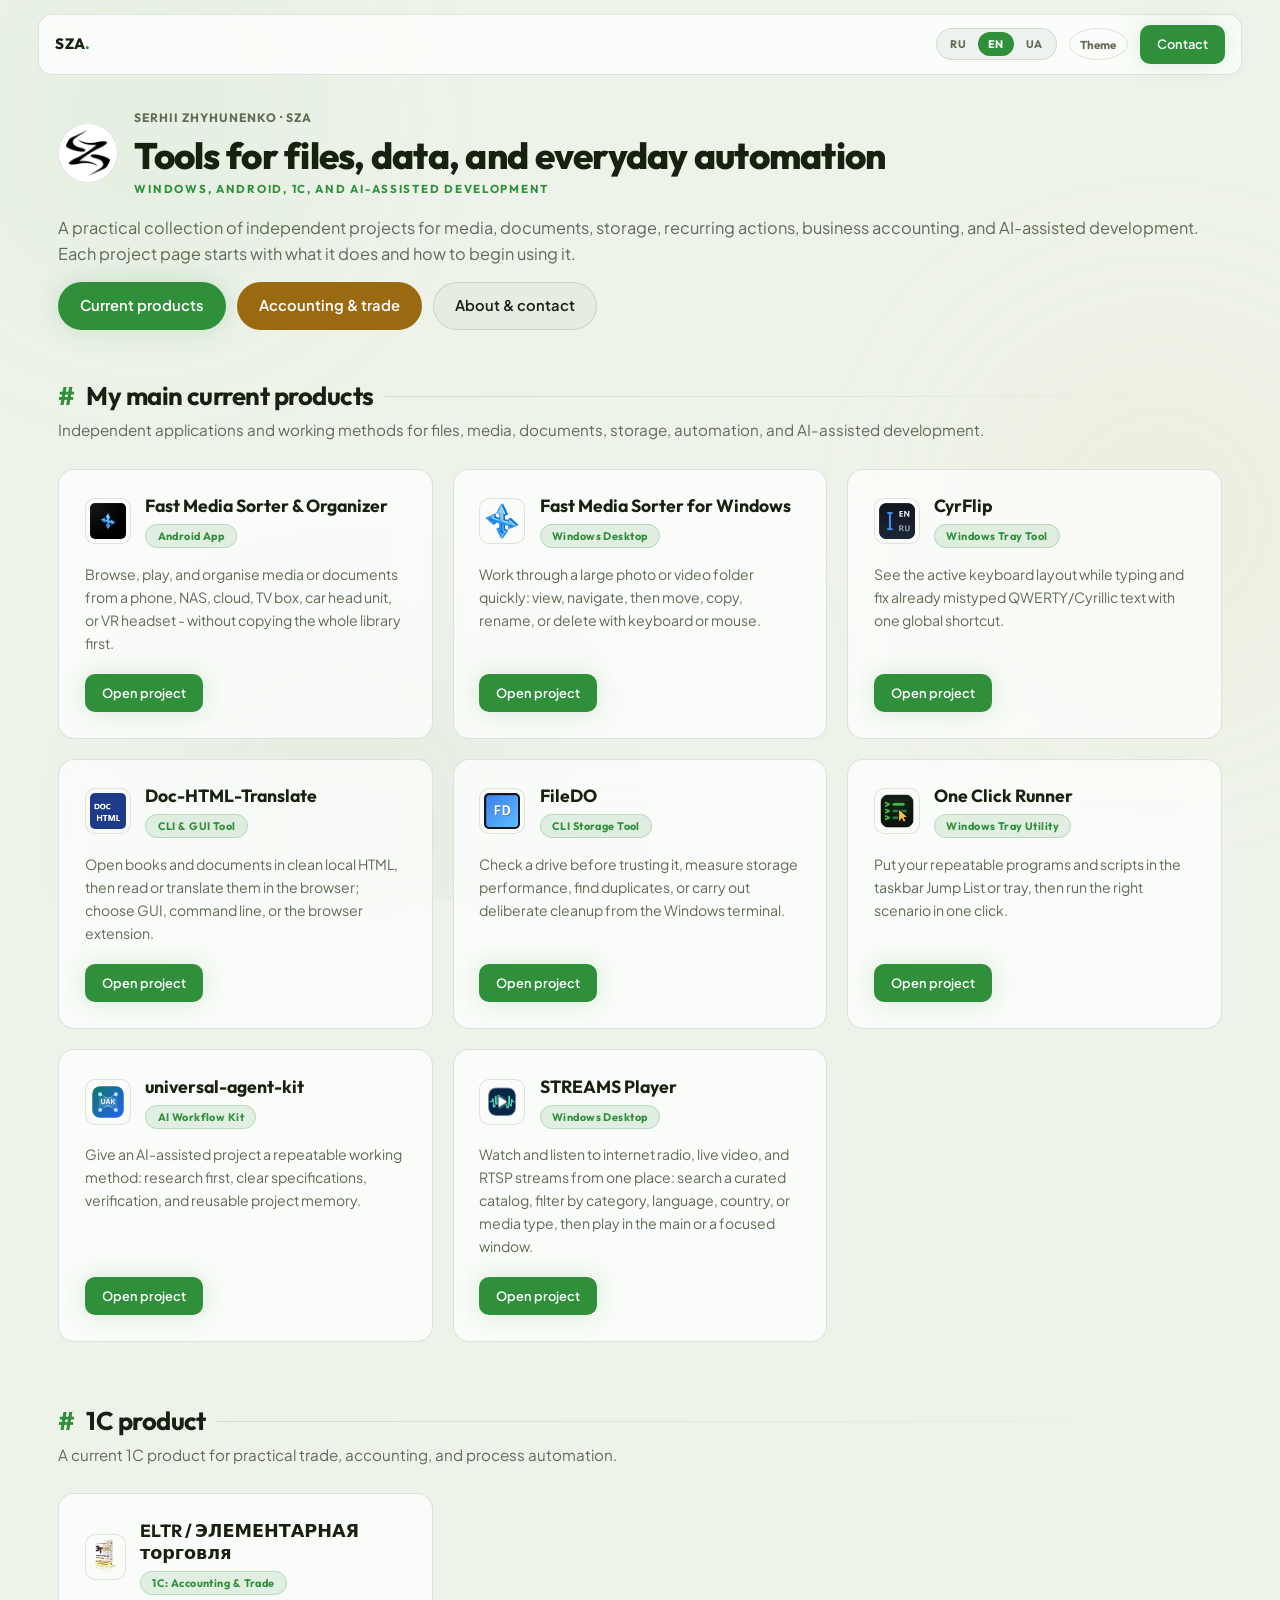
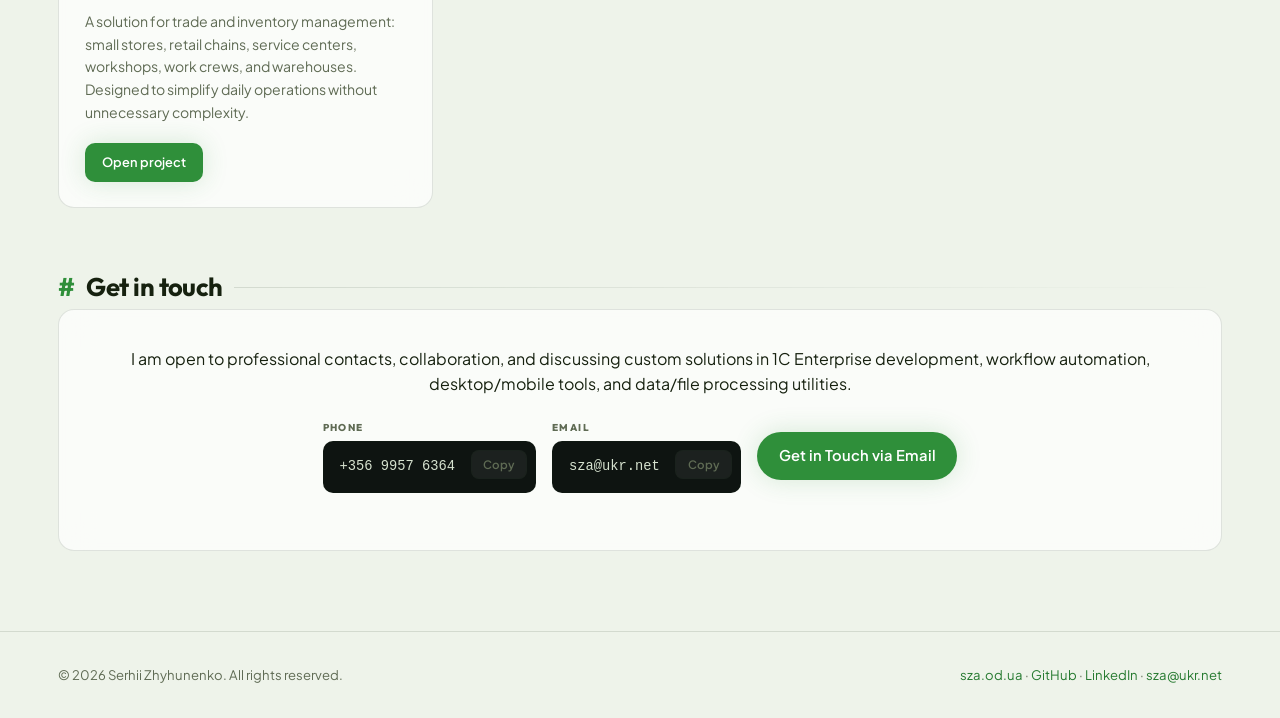
==== index.html @ ee33f92b "Auto-publish portfolio: 09/23/2026 23:12:55.54" ====
<!DOCTYPE html>
<html lang="en" data-theme="dark">
<head>
  <meta charset="UTF-8">
  <meta name="viewport" content="width=device-width, initial-scale=1.0">
  <meta name="theme-color" content="#0a0f0a">
  <title data-i18n="title">Serhii Zhyhunenko (SZA) - Data Engineer, AI Agent Architect & 1C Developer</title>
  <link rel="canonical" href="https://sza.od.ua/">
  <meta name="description" content="Serhii Zhyhunenko (SZA) - Data Engineer (data warehousing, SQL, cloud), AI agent architect & operator, and 1C developer. Projects, GitHub repositories and contacts.">

  <!-- Open Graph / Twitter. English is the no-JavaScript fallback for crawlers; setLanguage()
       updates the document metadata for the selected in-browser locale. -->
  <meta property="og:type" content="profile">
  <meta property="og:site_name" content="Serhii Zhyhunenko (SZA)">
  <meta property="og:title" content="Serhii Zhyhunenko (SZA) - Data Engineer, AI Agent Architect &amp; 1C Developer">
  <meta property="og:description" content="Serhii Zhyhunenko (SZA) - Data Engineer (data warehousing, SQL, cloud), AI agent architect &amp; operator, and 1C developer. Projects, GitHub repositories and contacts.">
  <meta property="og:url" content="https://sza.od.ua/">
  <meta property="og:image" content="https://sza.od.ua/android-chrome-512x512.png">
  <meta property="og:image:type" content="image/png">
  <meta property="og:image:width" content="512">
  <meta property="og:image:height" content="512">
  <meta property="og:image:alt" content="SZA logo">
  <meta property="og:locale" content="en_US">
  <meta property="og:locale:alternate" content="ru_RU">
  <meta property="og:locale:alternate" content="uk_UA">
  <!-- summary, not summary_large_image: the only real preview asset is a 512x512 square logo,
       and a wide card would crop it. Swap both lines together if a 1200x630 banner is ever drawn. -->
  <meta name="twitter:card" content="summary">
  <meta name="twitter:title" content="Serhii Zhyhunenko (SZA) - Data Engineer, AI Agent Architect &amp; 1C Developer">
  <meta name="twitter:description" content="Serhii Zhyhunenko (SZA) - Data Engineer (data warehousing, SQL, cloud), AI agent architect &amp; operator, and 1C developer. Projects, GitHub repositories and contacts.">
  <meta name="twitter:image" content="https://sza.od.ua/android-chrome-512x512.png">
  <meta name="twitter:image:alt" content="SZA logo">

  <!-- Structured data. Person, not SoftwareApplication: this page is a personal index of many
       products, not the listing of one. Every value below is already visible on the page. -->
  <script type="application/ld+json">
  {
    "@context": "https://schema.org",
    "@type": "Person",
    "name": "Serhii Zhyhunenko",
    "alternateName": "SZA",
    "url": "https://sza.od.ua/",
    "image": "https://sza.od.ua/android-chrome-512x512.png",
    "email": "mailto:sza@ukr.net",
    "sameAs": [
      "https://github.com/SerZhyAle",
      "https://www.linkedin.com/in/serhii-zhyhunenko-a4600388/"
    ]
  }
  </script>

  <!-- Favicons -->
  <link rel="icon" href="favicon.ico" sizes="any">
  <link rel="icon" type="image/png" sizes="32x32" href="favicon-32x32.png">
  <link rel="icon" type="image/png" sizes="16x16" href="favicon-16x16.png">
  <link rel="apple-touch-icon" sizes="180x180" href="apple-touch-icon.png">
  <link rel="manifest" href="site.webmanifest">

  <!-- Pre-paint: resolve theme + language before first paint (no flash) -->
  <script>
  (function(){try{
    var t=localStorage.getItem('sza-theme')||(matchMedia('(prefers-color-scheme: light)').matches?'light':'dark');
    document.documentElement.setAttribute('data-theme',t);
    var l=localStorage.getItem('sza-lang');
    if(!l){var n=(navigator.language||'en').toLowerCase();l=n.indexOf('ru')===0?'ru':n.indexOf('uk')===0?'uk':'en';}
    document.documentElement.setAttribute('data-lang',l);
  }catch(e){}})();
  </script>

  <!-- Google Fonts -->
  <link rel="preconnect" href="https://fonts.googleapis.com">
  <link rel="preconnect" href="https://fonts.gstatic.com" crossorigin>
  <link href="https://fonts.googleapis.com/css2?family=Outfit:wght@300;400;500;600;700;800&family=Plus+Jakarta+Sans:wght@300;400;500;600;700&display=swap" rel="stylesheet">

  <!-- SZA shared kit (Pine + Gold) -->
  <link rel="stylesheet" href="kit/sza-kit.css">

  <style>
    /* ---- hub-specific (built on the kit) ---- */
    /* full-width layout: override the kit's centered 1100px column for this page */
    .container,
    .site-header{max-width:min(1760px,94vw)}
    /* put the extra width to use: 4-up project grid on large monitors */
    @media(min-width:1360px){#github-projects .grid,.eltr-grid{grid-template-columns:repeat(4,1fr)}}
    .hero{text-align:left;padding:1.2rem 0}
    .hero-id{display:flex;align-items:center;gap:1rem;margin-bottom:1rem}
    .hero-id .av-text h1{font-size:clamp(1.7rem,4vw,2.3rem);margin:0;line-height:1.1}
    .hero-id .av-text .kicker{display:block;margin:.2rem 0 0}
    .hero .lead{margin:0 0 .9rem;max-width:1720px}
    .hero .eyebrow{display:block;color:var(--muted);font-family:var(--font-heading);font-size:.76rem;font-weight:700;letter-spacing:.08em;text-transform:uppercase;margin:0 0 .55rem}
    .hero .avatar{position:relative;width:60px;height:60px;margin:0;flex:none;border-radius:50%;background:var(--bg-2);border:1px solid var(--border);animation:logoIn .7s cubic-bezier(.34,1.2,.4,1) both, glow 3s 1s infinite alternate}
    .hero .avatar img{position:relative;width:100%;height:100%;border-radius:50%;object-fit:contain;padding:10%}
    /* white logo = direct variant (dark theme); invert just the logo to black for the light theme */
    html[data-theme="light"] .hero .avatar img{filter:invert(1)}
    @keyframes glow{from{box-shadow:0 0 9px rgba(63,185,80,.22)}to{box-shadow:0 0 22px rgba(63,185,80,.5)}}
    @keyframes logoIn{from{opacity:0;transform:scale(.7) translateY(4px)}to{opacity:1;transform:scale(1) translateY(0)}}
    .button-group{display:flex;flex-wrap:wrap;justify-content:flex-start;gap:.7rem;margin-top:.2rem}
    .section-title{display:flex;align-items:center;gap:.7rem;font-family:var(--font-heading);font-size:1.6rem;font-weight:700;margin-bottom:.4rem}
    .section-title .h{color:var(--acc)}
    .section-title::after{content:"";flex:1;height:1px;background:linear-gradient(90deg,var(--border),transparent)}
    .section-desc{color:var(--muted);max-width:none;font-size:.95rem;margin-bottom:1.6rem}
    .project-card{display:flex;flex-direction:column}
    .proj-head{display:flex;gap:.9rem;align-items:center;margin-bottom:1rem}
    .proj-head img{width:46px;height:46px;object-fit:contain;border-radius:10px;background:rgba(255,255,255,.03);border:1px solid var(--border);padding:4px}
    .proj-title{font-family:var(--font-heading);font-weight:700;font-size:1.1rem;line-height:1.25;margin-bottom:.25rem}
    .proj-desc{color:var(--muted);font-size:.88rem;flex-grow:1;margin-bottom:1.2rem}
    .proj-foot{display:flex;gap:.6rem;margin-top:auto;flex-wrap:wrap}
    .contact-card{text-align:center;padding:2.2rem}
    .contact-boxes{display:flex;flex-wrap:wrap;gap:1rem;justify-content:center;align-items:center;margin:1.4rem 0}
    .contact-boxes .cbx{text-align:left}
    .cbx-label{font-family:var(--font-heading);font-size:.62rem;font-weight:800;text-transform:uppercase;letter-spacing:.14em;color:var(--muted);display:block;margin-bottom:.35rem}
    /* Visible wording keeps the theme switch a text control, rather than an unmapped glyph. */
    .theme-btn{width:auto;min-width:44px;padding:0 .65rem;font-family:var(--font-heading);font-size:.72rem;font-weight:700}
  </style>
</head>
<body>

  <!-- BACKGROUND -->
  <div class="bg-blobs"><div class="blob blob-1"></div><div class="blob blob-2"></div><div class="blob blob-3"></div></div>

  <!-- STICKY HEADER -->
  <header class="site-header">
    <span class="brand">SZA<span class="dot">.</span></span>
    <div class="seg" role="group" aria-label="Language" data-i18n-aria="language-label">
      <button data-lang="ru" onclick="setLanguage('ru')">RU</button>
      <button data-lang="en" onclick="setLanguage('en')" aria-pressed="true">EN</button>
      <button data-lang="uk" onclick="setLanguage('uk')">UA</button>
    </div>
    <button class="theme-btn" id="themeBtn" aria-label="Switch to light theme" data-i18n="theme-label" data-i18n-aria="theme-to-light" onclick="toggleTheme()">Theme</button>
    <a class="btn btn-primary btn-sm" href="mailto:sza@ukr.net" data-i18n="hdr-cta">Contact</a>
  </header>

  <div class="container">

    <!-- HERO -->
    <header class="hero">
      <div class="hero-id">
        <div class="avatar"><img src="assets/sz18_out_800x800_white_on_transp.png" alt="SZA logo"></div>
        <div class="av-text">
          <span class="eyebrow" data-i18n="hero-author">Serhii Zhyhunenko · SZA</span>
          <h1 data-i18n="hero-title">Tools for files, data, and everyday automation</h1>
          <span class="kicker" data-i18n="hero-subtitle">Windows, Android, 1C, and AI-assisted development</span>
        </div>
      </div>
      <p class="lead" data-i18n="hero-desc">A practical collection of independent projects: sort and play media, work with documents, check storage, automate repeated actions, organise business accounting, or build a disciplined workflow with AI agents. Open the project that matches the task in front of you.</p>
      <div class="button-group">
        <a href="#github-projects" class="btn btn-primary" data-i18n="hero-primary">Main projects</a>
        <a href="#1c-projects" class="btn btn-gold" data-i18n="hero-1c">Accounting &amp; trade</a>
        <a href="#contacts" class="btn btn-ghost" data-i18n="hero-contact">About &amp; contact</a>
      </div>
    </header>

    <!-- GITHUB PROJECTS -->
    <section class="section" id="github-projects">
      <h2 class="section-title"><span class="h">#</span> <span data-i18n="projects-title">My main current products</span></h2>
      <p class="section-desc" data-i18n="projects-desc">Independent applications and working methods for files, media, documents, storage, automation, and AI-assisted development.</p>
      <div class="grid">
        <!-- 1 -->
        <article class="card project-card">
          <div class="proj-head">
            <img src="assets/fms_mob.png" alt="FastMediaSorter v2 icon">
            <div><div class="proj-title">Fast Media Sorter &amp; Organizer</div><span class="pill" data-i18n="gh-card-1-type">Android App</span></div>
          </div>
          <p class="proj-desc" data-i18n="gh-card-1-desc">Android application for batch sorting of photos, videos, audio, and documents. Supports local folders, SMB / SFTP / FTP network shares, and cloud storage (Dropbox, Google Drive, OneDrive).</p>
          <div class="proj-foot">
            <a href="https://serzhyale.github.io/FastMediaSorter_mob_v2/" class="btn btn-primary btn-sm" target="_blank" rel="noopener noreferrer"><span data-i18n="open-project">Open project</span></a>
          </div>
        </article>
        <!-- 2 -->
        <article class="card project-card">
          <div class="proj-head">
            <img src="assets/fms_lite.png" alt="Fast Media Sorter for Windows icon">
            <div><div class="proj-title">Fast Media Sorter for Windows</div><span class="pill" data-i18n="gh-card-2-type">Windows Desktop</span></div>
          </div>
          <p class="proj-desc" data-i18n="gh-card-2-desc">Windows application for fast and easy media sorting: slideshow display, folder navigation, quick move, copy, rename, and delete actions.</p>
          <div class="proj-foot">
            <a href="https://serzhyale.github.io/FastMediaSorter_Lite/" class="btn btn-primary btn-sm" target="_blank" rel="noopener noreferrer"><span data-i18n="open-project">Open project</span></a>
          </div>
        </article>
        <!-- 3 -->
        <article class="card project-card">
          <div class="proj-head">
            <img src="assets/cyrflip.png" alt="CyrFlip icon">
            <div><div class="proj-title">CyrFlip</div><span class="pill" data-i18n="gh-card-3-type">Windows Tray Tool</span></div>
          </div>
          <p class="proj-desc" data-i18n="gh-card-3-desc">A lightweight Windows system tray utility that corrects text typed in the wrong keyboard layout (QWERTY &lt;-&gt; Cyrillic) with a global hotkey and active layout indicator.</p>
          <div class="proj-foot">
            <a href="https://serzhyale.github.io/CyrFlip/" class="btn btn-primary btn-sm" target="_blank" rel="noopener noreferrer"><span data-i18n="open-project">Open project</span></a>
          </div>
        </article>
        <!-- 4 -->
        <article class="card project-card">
          <div class="proj-head">
            <img src="assets/doc_translate.ico" alt="doc-html-translate icon">
            <div><div class="proj-title">Doc-HTML-Translate</div><span class="pill" data-i18n="gh-card-4-type">CLI &amp; GUI Tool</span></div>
          </div>
          <p class="proj-desc" data-i18n="gh-card-4-desc">Converter for Windows: EPUB, PDF, MOBI, AZW3, FB2, RTF, TXT, and Markdown to local HTML with optional automatic ebook translation via Google Translate API or local Ollama LLMs.</p>
          <div class="proj-foot">
            <a href="https://serzhyale.github.io/doc-html-translate/" class="btn btn-primary btn-sm" target="_blank" rel="noopener noreferrer"><span data-i18n="open-project">Open project</span></a>
          </div>
        </article>
        <!-- 5 -->
        <article class="card project-card">
          <div class="proj-head">
            <img src="assets/filedo.png" alt="FileDO icon">
            <div><div class="proj-title">FileDO</div><span class="pill" data-i18n="gh-card-5-type">CLI Storage Tool</span></div>
          </div>
          <p class="proj-desc" data-i18n="gh-card-5-desc">Windows CLI utility for drive benchmarking, fake-capacity detection, secure data wiping (secure wipe), and duplicate file analysis/management.</p>
          <div class="proj-foot">
            <a href="https://serzhyale.github.io/FileDO/" class="btn btn-primary btn-sm" target="_blank" rel="noopener noreferrer"><span data-i18n="open-project">Open project</span></a>
          </div>
        </article>
        <!-- 6 -->
        <article class="card project-card">
          <div class="proj-head">
            <img src="assets/oneclickrunner.png" alt="OneClickRunner icon">
            <div><div class="proj-title">One Click Runner</div><span class="pill" data-i18n="gh-card-6-type">Windows Tray Utility</span></div>
          </div>
          <p class="proj-desc" data-i18n="gh-card-6-desc">Windows system tray application to instantly run frequently used software, console scripts, automation commands, and tasks in a single click.</p>
          <div class="proj-foot">
            <a href="https://serzhyale.github.io/OneClickRunner/" class="btn btn-primary btn-sm" target="_blank" rel="noopener noreferrer"><span data-i18n="open-project">Open project</span></a>
          </div>
        </article>
        <!-- 7 -->
        <article class="card project-card">
          <div class="proj-head">
            <img src="assets/universal_agent_kit.svg" alt="Universal Agent Kit icon">
            <div><div class="proj-title">universal-agent-kit</div><span class="pill" data-i18n="gh-card-7-type">AI Workflow Kit</span></div>
          </div>
          <p class="proj-desc" data-i18n="gh-card-7-desc">Portable, stack-agnostic kit for AI-assisted development: rules, skills, roles, a spec lifecycle, and persistent memory for agent-driven work in git repositories.</p>
          <div class="proj-foot">
            <a href="https://serzhyale.github.io/universal-agent-kit/" class="btn btn-primary btn-sm" target="_blank" rel="noopener noreferrer"><span data-i18n="open-project">Open project</span></a>
          </div>
        </article>
        <!-- 8 -->
        <article class="card project-card">
          <div class="proj-head">
            <img src="assets/streamsplayer.png" alt="STREAMS Player icon">
            <div><div class="proj-title">STREAMS Player</div><span class="pill" data-i18n="gh-card-8-type">Windows Desktop</span></div>
          </div>
          <p class="proj-desc" data-i18n="gh-card-8-desc">Windows player for internet radio, live video, and RTSP channels: browse a curated catalog, filter by category, language, country, or media type, then play in the main or a focused window.</p>
          <div class="proj-foot">
            <a href="https://serzhyale.github.io/StreamsPlayer/" class="btn btn-primary btn-sm" target="_blank" rel="noopener noreferrer"><span data-i18n="open-project">Open project</span></a>
          </div>
        </article>
      </div>
    </section>

    <!-- 1C / ELTR -->
    <section class="section" id="1c-projects">
      <h2 class="section-title"><span class="h">#</span> <span data-i18n="sec-1c-title">1C product</span></h2>
      <p class="section-desc" data-i18n="sec-1c-desc">A current 1C product for practical trade, accounting, and process automation.</p>
      <div class="grid eltr-grid">
        <article class="card project-card">
          <div class="proj-head">
            <img src="assets/eltr.png" alt="ELTR / Элементарная Торговля">
            <div><div class="proj-title" data-i18n="eltr-title">ELTR / ЭЛЕМЕНТАРНАЯ торговля</div><span class="pill" data-i18n="eltr-badge-1">1C: Accounting &amp; Trade</span></div>
          </div>
          <p class="proj-desc" data-i18n="eltr-desc">Accounting and trade management for small stores, service businesses, workshops, crews, and warehouses.</p>
          <div class="proj-foot">
            <a href="https://eltr.od.ua/" class="btn btn-primary btn-sm" target="_blank" rel="noopener noreferrer"><span data-i18n="open-project">Open project</span></a>
          </div>
        </article>
      </div>
    </section>

    <!-- CONTACT -->
    <section class="section" id="contacts">
      <h2 class="section-title"><span class="h">#</span> <span data-i18n="contacts-title">Get in touch</span></h2>
      <div class="card contact-card">
        <p class="lead" data-i18n="contacts-text">I am open to professional contacts, collaboration, and discussing custom solutions in 1C Enterprise development, workflow automation, desktop/mobile tools, and data/file processing utilities.</p>
        <div class="contact-boxes">
          <div class="cbx">
            <span class="cbx-label" data-i18n="phone-label">Phone</span>
            <div class="copybox">+356 9957 6364<button class="copy" data-i18n="copy" data-copy="+356 9957 6364">Copy</button></div>
          </div>
          <div class="cbx">
            <span class="cbx-label" data-i18n="email-label">Email</span>
            <div class="copybox">sza@ukr.net<button class="copy" data-i18n="copy" data-copy="sza@ukr.net">Copy</button></div>
          </div>
          <a href="mailto:sza@ukr.net" class="btn btn-primary">
            <span data-i18n="contacts-btn">Get in Touch via Email</span>
          </a>
        </div>
      </div>
    </section>

  </div>

  <!-- FOOTER: MORE TOOLS BY SZA -->
  <footer class="site-footer">
    <div class="container">
      <div class="footer-bottom">
        <span>&copy; 2026 Serhii Zhyhunenko. <span data-i18n="footer-copyright">All rights reserved.</span></span>
        <span><a href="https://sza.od.ua">sza.od.ua</a> · <a href="https://github.com/SerZhyAle" target="_blank" rel="noopener noreferrer">GitHub</a> · <a href="https://www.linkedin.com/in/serhii-zhyhunenko-a4600388/" target="_blank" rel="noopener noreferrer">LinkedIn</a> · <a href="mailto:sza@ukr.net">sza@ukr.net</a></span>
      </div>
    </div>
  </footer>

  <button class="to-top" id="toTop" aria-label="Scroll to top" data-i18n-aria="scroll-top" onclick="window.scrollTo({top:0,behavior:'smooth'})"><svg xmlns="http://www.w3.org/2000/svg" width="24" height="24" viewBox="0 0 24 24" aria-hidden="true"><path d="M8 11h3v10h2V11h3l-4-4-4 4zM4 3v2h16V3H4z" fill="currentColor"/></svg></button>

  <script>
    const i18n = {
      en: {
        "title":"SZA - practical tools for files, data, and automation",
        "meta-description":"Serhii Zhyhunenko (SZA): practical tools for files, data, and everyday automation. Explore current Windows, Android, 1C, and AI-assisted development projects.",
        "meta-locale":"en_US",
        "language-label":"Language","theme-label":"Theme","theme-to-light":"Switch to light theme","theme-to-dark":"Switch to dark theme","scroll-top":"Scroll to top",
        "hdr-cta":"Contact",
        "hero-author":"Serhii Zhyhunenko · SZA",
        "hero-title":"Tools for files, data, and everyday automation",
        "hero-subtitle":"Windows, Android, 1C, and AI-assisted development",
        "hero-desc":"A practical collection of independent projects for media, documents, storage, recurring actions, business accounting, and AI-assisted development. Each project page starts with what it does and how to begin using it.",
        "hero-primary":"Current products","hero-1c":"Accounting & trade","hero-contact":"About & contact",
        "open-project":"Open project",
        "projects-title":"My main current products",
        "projects-desc":"Independent applications and working methods for files, media, documents, storage, automation, and AI-assisted development.",
        "gh-card-1-type":"Android App",
        "gh-card-1-desc":"Browse, play, and organise media or documents from a phone, NAS, cloud, TV box, car head unit, or VR headset - without copying the whole library first.",
        "gh-card-2-type":"Windows Desktop",
        "gh-card-2-desc":"Work through a large photo or video folder quickly: view, navigate, then move, copy, rename, or delete with keyboard or mouse.",
        "gh-card-3-type":"Windows Tray Tool",
        "gh-card-3-desc":"See the active keyboard layout while typing and fix already mistyped QWERTY/Cyrillic text with one global shortcut.",
        "gh-card-4-type":"CLI & GUI Tool",
        "gh-card-4-desc":"Open books and documents in clean local HTML, then read or translate them in the browser; choose GUI, command line, or the browser extension.",
        "gh-card-5-type":"CLI Storage Tool",
        "gh-card-5-desc":"Check a drive before trusting it, measure storage performance, find duplicates, or carry out deliberate cleanup from the Windows terminal.",
        "gh-card-6-type":"Windows Tray Utility",
        "gh-card-6-desc":"Put your repeatable programs and scripts in the taskbar Jump List or tray, then run the right scenario in one click.",
        "gh-card-7-type":"AI Workflow Kit",
        "gh-card-7-desc":"Give an AI-assisted project a repeatable working method: research first, clear specifications, verification, and reusable project memory.",
        "gh-card-8-type":"Windows Desktop",
        "gh-card-8-desc":"Watch and listen to internet radio, live video, and RTSP streams from one place: search a curated catalog, filter by category, language, country, or media type, then play in the main or a focused window.",
        "sec-1c-title":"1C product",
        "sec-1c-desc":"A current 1C product for practical trade, accounting, and process automation.",
        "eltr-badge-1":"1C: Accounting & Trade",
        "eltr-title":"ELTR / ЭЛЕМЕНТАРНАЯ торговля",
        "eltr-desc":"A solution for trade and inventory management: small stores, retail chains, service centers, workshops, work crews, and warehouses. Designed to simplify daily operations without unnecessary complexity.",
        "eltr-btn":"Go to ELTR.od.ua",
        "contacts-title":"Get in touch",
        "contacts-text":"I am open to professional contacts, collaboration, and discussing custom solutions in 1C Enterprise development, workflow automation, desktop/mobile tools, and data/file processing utilities.",
        "phone-label":"Phone","email-label":"Email","copy":"Copy","copied":"Copied",
        "contacts-btn":"Get in Touch via Email",
        "footer-copyright":"All rights reserved."
      },
      ru: {
        "title":"SZA - практические инструменты для файлов, данных и автоматизации",
        "meta-description":"Сергей Жигуненко (SZA): практические инструменты для файлов, данных и повседневной автоматизации. Посмотрите актуальные проекты для Windows, Android, 1С и разработки с ИИ-агентами.",
        "meta-locale":"ru_RU",
        "language-label":"Язык","theme-label":"Тема","theme-to-light":"Включить светлую тему","theme-to-dark":"Включить тёмную тему","scroll-top":"В начало списка",
        "hdr-cta":"Контакты",
        "hero-author":"Сергей Жигуненко · SZA",
        "hero-title":"Инструменты для файлов, данных и повседневной автоматизации",
        "hero-subtitle":"Windows, Android, 1С и разработка с ИИ-агентами",
        "hero-desc":"Практическая подборка самостоятельных проектов для медиа, документов, накопителей, повторяемых действий, учёта и разработки с ИИ-агентами. Каждая страница проекта начинается с того, что он делает и как начать им пользоваться.",
        "hero-primary":"Актуальные продукты","hero-1c":"Учёт и торговля","hero-contact":"Об авторе и контакты",
        "open-project":"Открыть проект",
        "projects-title":"Мои основные актуальные продукты",
        "projects-desc":"Самостоятельные приложения и методы работы с файлами, медиа, документами, накопителями, автоматизацией и разработкой с ИИ-агентами.",
        "gh-card-1-type":"Android-приложение",
        "gh-card-1-desc":"Просматривайте, воспроизводите и разбирайте медиа или документы с телефона, NAS, облака, ТВ-приставки, автомагнитолы или VR-гарнитуры - без предварительного копирования всей библиотеки.",
        "gh-card-2-type":"Windows Desktop",
        "gh-card-2-desc":"Быстро разберите большую папку фото или видео: просматривайте, переходите по файлам, затем перемещайте, копируйте, переименовывайте или удаляйте клавиатурой либо мышью.",
        "gh-card-3-type":"Утилита для трея Windows",
        "gh-card-3-desc":"Видьте активную раскладку во время набора и исправляйте уже набранный текст в QWERTY/кириллице одной глобальной горячей клавишей.",
        "gh-card-4-type":"Инструмент CLI & GUI",
        "gh-card-4-desc":"Открывайте книги и документы в аккуратном локальном HTML, затем читайте или переводите их в браузере; выберите GUI, командную строку или расширение браузера.",
        "gh-card-5-type":"CLI инструмент для дисков",
        "gh-card-5-desc":"Проверьте накопитель перед тем, как доверить ему данные, измерьте скорость, найдите дубликаты или выполните осознанную очистку из терминала Windows.",
        "gh-card-6-type":"Windows утилита для трея",
        "gh-card-6-desc":"Поместите повторяемые программы и скрипты в Jump List панели задач или трей, затем запускайте нужный сценарий одним кликом.",
        "gh-card-7-type":"Набор для ИИ-агентов",
        "gh-card-7-desc":"Дайте проекту с ИИ-агентами повторяемый метод работы: сначала исследование, затем ясные спецификации, проверка и память проекта.",
        "gh-card-8-type":"Приложение для Windows",
        "gh-card-8-desc":"Смотрите и слушайте интернет-радио, прямые видеотрансляции и RTSP-потоки в одном месте: ищите по подготовленному каталогу, фильтруйте по категории, языку, стране или типу медиа и запускайте в основном или отдельном окне.",
        "sec-1c-title":"Продукт на 1С",
        "sec-1c-desc":"Актуальный продукт на 1С для практической торговли, учёта и автоматизации процессов.",
        "eltr-badge-1":"1С: учёт и торговля",
        "eltr-title":"ELTR / ЭЛЕМЕНТАРНАЯ торговля",
        "eltr-desc":"Решение для торговли и учета: небольшие магазины, сети, сервисные предприятия, мастерские, бригады и склады. Создано для упрощения ежедневной автоматизации и учета без излишней сложности.",
        "eltr-btn":"Перейти на ELTR.od.ua",
        "contacts-title":"Контакты",
        "contacts-text":"Я открыт к профессиональным контактам, сотрудничеству и обсуждению прикладных решений в области 1С, автоматизации, desktop/mobile-разработки и создания инструментов для работы с файлами и данными.",
        "phone-label":"Телефон","email-label":"Эл. почта","copy":"Копировать","copied":"Скопировано",
        "contacts-btn":"Связаться по Email",
        "footer-copyright":"Все права защищены."
      },
      uk: {
        "title":"SZA - практичні інструменти для файлів, даних і автоматизації",
        "meta-description":"Сергій Жигуненко (SZA): практичні інструменти для файлів, даних і щоденної автоматизації. Перегляньте актуальні проєкти для Windows, Android, 1С і розробки з ШІ-агентами.",
        "meta-locale":"uk_UA",
        "language-label":"Мова","theme-label":"Тема","theme-to-light":"Увімкнути світлу тему","theme-to-dark":"Увімкнути темну тему","scroll-top":"На початок списку",
        "hdr-cta":"Контакти",
        "hero-author":"Сергій Жигуненко · SZA",
        "hero-title":"Інструменти для файлів, даних і щоденної автоматизації",
        "hero-subtitle":"Windows, Android, 1С і розробка з ШІ-агентами",
        "hero-desc":"Практична добірка самостійних проєктів для медіа, документів, накопичувачів, повторюваних дій, обліку та розробки з ШІ-агентами. Кожна сторінка проєкту починається з того, що він робить і як почати ним користуватися.",
        "hero-primary":"Актуальні продукти","hero-1c":"Облік і торгівля","hero-contact":"Про автора і контакти",
        "open-project":"Відкрити проєкт",
        "projects-title":"Мої основні актуальні продукти",
        "projects-desc":"Самостійні застосунки та методи роботи з файлами, медіа, документами, накопичувачами, автоматизацією й розробкою з ШІ-агентами.",
        "gh-card-1-type":"Android-додаток",
        "gh-card-1-desc":"Переглядайте, відтворюйте й упорядковуйте медіа або документи з телефона, NAS, хмари, ТВ-приставки, автомагнітоли чи VR-гарнітури - без попереднього копіювання всієї бібліотеки.",
        "gh-card-2-type":"Windows Desktop",
        "gh-card-2-desc":"Швидко розберіть велику папку фото чи відео: переглядайте, переходьте по файлах, потім переміщуйте, копіюйте, перейменовуйте або видаляйте клавіатурою чи мишею.",
        "gh-card-3-type":"Утиліта для трею Windows",
        "gh-card-3-desc":"Бачте активну розкладку під час набору та виправляйте вже набраний текст у QWERTY/кирилиці однією глобальною гарячою клавішею.",
        "gh-card-4-type":"Інструмент CLI & GUI",
        "gh-card-4-desc":"Відкривайте книжки й документи в охайному локальному HTML, потім читайте або перекладайте їх у браузері; оберіть GUI, командний рядок чи розширення браузера.",
        "gh-card-5-type":"CLI інструмент для дисків",
        "gh-card-5-desc":"Перевірте накопичувач перед тим, як довірити йому дані, виміряйте швидкість, знайдіть дублікати або виконайте усвідомлене очищення з термінала Windows.",
        "gh-card-6-type":"Windows утиліта для трею",
        "gh-card-6-desc":"Помістіть повторювані програми й скрипти в Jump List панелі завдань або трей, потім запускайте потрібний сценарій одним кліком.",
        "gh-card-7-type":"Набір для ШІ-агентів",
        "gh-card-7-desc":"Дайте проєкту з ШІ-агентами повторюваний метод роботи: спочатку дослідження, потім ясні специфікації, перевірка й пам'ять проєкту.",
        "gh-card-8-type":"Застосунок для Windows",
        "gh-card-8-desc":"Дивіться й слухайте інтернет-радіо, прямі відеотрансляції та RTSP-потоки в одному місці: шукайте в підготовленому каталозі, фільтруйте за категорією, мовою, країною чи типом медіа й запускайте в основному або окремому вікні.",
        "sec-1c-title":"Продукт на 1С",
        "sec-1c-desc":"Актуальний продукт на 1С для практичної торгівлі, обліку та автоматизації процесів.",
        "eltr-badge-1":"1С: облік і торгівля",
        "eltr-title":"ELTR / ЭЛЕМЕНТАРНАЯ торговля",
        "eltr-desc":"Рішення для торгівлі та обліку: невеликі магазини, мережі, сервісні підприємства, майстерні, бригади та склади. Створено для спрощення щоденної автоматизації та обліку без зайвої складності.",
        "eltr-btn":"Перейти на ELTR.od.ua",
        "contacts-title":"Контакти",
        "contacts-text":"Я відкритий до професійних контактів, співпраці та обговорення прикладних рішень в області 1С, автоматизації, desktop/mobile-розробки та створення інструментів для роботи з файлами та даними.",
        "phone-label":"Телефон","email-label":"Ел. пошта","copy":"Копіювати","copied":"Скопійовано",
        "contacts-btn":"Зв'язатися по Email",
        "footer-copyright":"Всі права захищені."
      }
    };

    function setMeta(t){var m=document.querySelector('meta[name=theme-color]');if(m)m.content=(t==='light')?'#eef3ea':'#0a0f0a';}
    function setMetaContent(selector,value){var m=document.querySelector(selector);if(m)m.setAttribute('content',value);}
    function setThemeButtonLabel(lang){
      var b=document.getElementById('themeBtn');
      if(!b)return;
      var theme=document.documentElement.getAttribute('data-theme')||'dark';
      b.setAttribute('aria-label',i18n[lang][theme==='light'?'theme-to-dark':'theme-to-light']);
    }

    function toggleTheme(){
      var next=document.documentElement.getAttribute('data-theme')==='light'?'dark':'light';
      document.documentElement.setAttribute('data-theme',next);
      try{localStorage.setItem('sza-theme',next);}catch(e){}
      setMeta(next);
      var lang=document.documentElement.getAttribute('data-lang')||'en'; if(!i18n[lang])lang='en';
      setThemeButtonLabel(lang);
    }

    function setLanguage(lang){
      if(!i18n[lang])lang='en';
      try{localStorage.setItem('sza-lang',lang);}catch(e){}
      document.documentElement.setAttribute('data-lang',lang);
      document.documentElement.lang=lang;
      document.querySelectorAll('.seg button[data-lang]').forEach(function(b){
        b.setAttribute('aria-pressed', b.getAttribute('data-lang')===lang?'true':'false');
      });
      document.title=i18n[lang].title;
      setMetaContent('meta[name="description"]',i18n[lang]['meta-description']);
      setMetaContent('meta[property="og:title"]',i18n[lang].title);
      setMetaContent('meta[property="og:description"]',i18n[lang]['meta-description']);
      setMetaContent('meta[property="og:locale"]',i18n[lang]['meta-locale']);
      setMetaContent('meta[name="twitter:title"]',i18n[lang].title);
      setMetaContent('meta[name="twitter:description"]',i18n[lang]['meta-description']);
      document.querySelectorAll('[data-i18n]').forEach(function(el){
        var k=el.getAttribute('data-i18n');
        if(i18n[lang][k]!=null) el.textContent=i18n[lang][k];
      });
      document.querySelectorAll('[data-i18n-aria]').forEach(function(el){
        var k=el.getAttribute('data-i18n-aria');
        if(i18n[lang][k]!=null) el.setAttribute('aria-label',i18n[lang][k]);
      });
      setThemeButtonLabel(lang);
    }

    function wireCopy(){
      document.querySelectorAll('.copy').forEach(function(b){
        b.addEventListener('click',function(){
          var txt=b.getAttribute('data-copy')||'';
          var lang=localStorage.getItem('sza-lang')||'en'; if(!i18n[lang])lang='en';
          var done=function(){ b.textContent=i18n[lang].copied; b.classList.add('done');
            setTimeout(function(){ b.textContent=i18n[lang].copy; b.classList.remove('done'); },1600); };
          if(navigator.clipboard&&navigator.clipboard.writeText){ navigator.clipboard.writeText(txt).then(done).catch(done); }
          else{ var t=document.createElement('textarea'); t.value=txt; document.body.appendChild(t); t.select();
            try{document.execCommand('copy');}catch(e){} document.body.removeChild(t); done(); }
        });
      });
    }

    document.addEventListener('DOMContentLoaded',function(){
      var saved=null; try{saved=localStorage.getItem('sza-lang');}catch(e){}
      var lang=saved;
      if(!lang){var n=(navigator.language||'en').toLowerCase(); lang=n.indexOf('ru')===0?'ru':n.indexOf('uk')===0?'uk':'en';}
      setLanguage(lang);
      setMeta(document.documentElement.getAttribute('data-theme')||'dark');
      wireCopy();
      var tt=document.getElementById('toTop');
      window.addEventListener('scroll',function(){ tt.classList.toggle('show', window.scrollY>600); });
    });
  </script>
</body>
</html>
---- kit/sza-kit.css ----
/* ============================================================
   SZA WEB KIT  —  sza-kit.css
   One design system for all SZA web properties (present & future).
   Palette: "Pine + Gold" (dark-green primary, gold secondary accent).
   Drop-in: <link rel="stylesheet" href="sza-kit.css"> OR paste into <style>.
   Fonts:  <link href="https://fonts.googleapis.com/css2?family=Outfit:wght@400;500;600;700;800&family=Plus+Jakarta+Sans:wght@300;400;500;600;700&display=swap" rel="stylesheet">
   ============================================================ */

/* ---------- TOKENS : DARK (default) ---------- */
:root{
  /* surfaces */
  --bg:#0a0f0a;            /* page background, green-black */
  --bg-2:#0f1610;          /* elevated: header, inputs */
  --bg-3:#131c14;          /* deeper elevation */
  --card:rgba(255,255,255,.035);
  --card-hover:rgba(255,255,255,.06);
  --border:rgba(255,255,255,.08);
  --border-hover:rgba(63,185,80,.35);
  /* text */
  --text:#f1f5ee;
  --text-2:#c3ccbc;
  --muted:#94a08c;
  /* accents */
  --acc:#3fb950;           /* primary = green */
  --acc-strong:#56d364;    /* hover / links */
  --acc-ink:#04130c;       /* text on green fills */
  --gold:#e3b341;          /* secondary accent = gold */
  --gold-strong:#f0c862;
  --gold-ink:#1c1403;
  /* code */
  --code-bg:#070f08;
  --code-ink:#d6e2cf;
  /* semantic */
  --ok:#3fb950; --warn:#e3b341; --danger:#e5534b;
  /* effects */
  --shadow:0 10px 30px rgba(0,0,0,.45);
  --glow:0 0 26px rgba(63,185,80,.28);
  --blob-1:#3fb950; --blob-2:#e3b341; --blob-3:#1f7a33;
  /* type */
  --font-heading:'Outfit',system-ui,-apple-system,"Segoe UI",Roboto,sans-serif;
  --font-body:'Plus Jakarta Sans',system-ui,-apple-system,"Segoe UI",Roboto,sans-serif;
  --font-mono:ui-monospace,"Cascadia Code","SFMono-Regular",Consolas,Menlo,monospace;
  /* metrics */
  --wide:1100px; --radius:16px; --radius-sm:10px; --radius-pill:30px;
  --step:clamp(.9rem,2.2vw,1rem);
}

/* ---------- TOKENS : LIGHT ---------- */
html[data-theme="light"]{
  --bg:#eef3ea; --bg-2:#ffffff; --bg-3:#e4ecdf;
  --card:rgba(255,255,255,.70); --card-hover:rgba(255,255,255,.92);
  --border:rgba(16,40,20,.12); --border-hover:rgba(47,143,58,.40);
  --text:#16210f; --text-2:#384534; --muted:#5f6b54;
  --acc:#2f8f3a; --acc-strong:#267a30; --acc-ink:#ffffff;
  --gold:#9a6a13; --gold-strong:#7e560f; --gold-ink:#ffffff;
  --code-bg:#0e1411; --code-ink:#d6e2cf;          /* code stays dark in light mode */
  --shadow:0 6px 24px rgba(20,40,20,.10);
  --glow:0 0 26px rgba(47,143,58,.18);
}

/* ---------- RESET / BASE ---------- */
*{box-sizing:border-box;margin:0;padding:0}
html{scroll-behavior:smooth;scrollbar-width:thin;scrollbar-color:rgba(255,255,255,.1) transparent}
body{background:var(--bg);color:var(--text);font-family:var(--font-body);line-height:1.62;
  -webkit-font-smoothing:antialiased;overflow-x:hidden;min-height:100vh;position:relative}
a{color:var(--acc-strong);text-decoration:none}
a:hover{color:var(--acc)}
h1,h2,h3,h4{font-family:var(--font-heading);letter-spacing:-.02em;line-height:1.2}
code,kbd,pre{font-family:var(--font-mono)}
:focus-visible{outline:2px solid var(--acc);outline-offset:2px;border-radius:4px}
img{max-width:100%;height:auto}

/* ---------- DECORATIVE BLOBS (subtle) ---------- */
.bg-blobs{position:fixed;inset:0;z-index:-1;overflow:hidden;pointer-events:none}
.blob{position:absolute;border-radius:50%;filter:blur(120px);opacity:.14}
.blob-1{top:-90px;left:-60px;width:420px;height:420px;background:radial-gradient(circle,var(--blob-1),transparent 70%);animation:drift 22s infinite alternate ease-in-out}
.blob-2{top:32%;right:-110px;width:460px;height:460px;background:radial-gradient(circle,var(--blob-2),transparent 70%);animation:drift 28s infinite alternate-reverse ease-in-out}
.blob-3{bottom:-120px;left:12%;width:380px;height:380px;background:radial-gradient(circle,var(--blob-3),transparent 70%)}
@keyframes drift{0%{transform:translate(0,0) scale(1)}100%{transform:translate(36px,28px) scale(1.08)}}

/* ---------- LAYOUT ---------- */
.container{max-width:var(--wide);margin:0 auto;padding:0 20px;position:relative;z-index:1}
.section{padding:2rem 0}

/* ---------- STICKY GLASS HEADER ---------- */
.site-header{position:sticky;top:0;z-index:30;display:flex;align-items:center;gap:12px;
  padding:10px 16px;margin:14px auto;max-width:var(--wide);
  border:1px solid var(--border);border-radius:14px;
  background:color-mix(in srgb,var(--bg-2) 78%,transparent);backdrop-filter:saturate(140%) blur(10px)}
.brand{font-family:var(--font-heading);font-weight:800;font-size:15px;letter-spacing:.2px;margin-right:auto;color:var(--text)}
.brand .dot{color:var(--acc)}

/* language switcher (RU · EN · UA — no flags) + theme toggle share .seg look */
.seg{display:flex;gap:2px;background:rgba(255,255,255,.04);border:1px solid var(--border);border-radius:20px;padding:3px}
html[data-theme="light"] .seg{background:rgba(16,40,20,.05)}
.seg button{font-family:var(--font-heading);font-size:11px;font-weight:700;letter-spacing:.04em;
  padding:5px 10px;border:none;border-radius:14px;background:transparent;color:var(--muted);cursor:pointer}
.seg button[aria-pressed="true"],.seg button.on{background:var(--acc);color:var(--acc-ink)}
.theme-btn{width:32px;height:32px;border:1px solid var(--border);border-radius:50%;background:transparent;
  color:var(--muted);cursor:pointer;display:grid;place-items:center;font-size:14px}
.theme-btn:hover{color:var(--text);border-color:var(--border-hover)}

/* ---------- BUTTONS ---------- */
.btn{display:inline-flex;align-items:center;gap:.5rem;font-family:var(--font-body);font-weight:600;
  font-size:.92rem;padding:.7rem 1.3rem;border-radius:var(--radius-pill);border:1px solid transparent;
  cursor:pointer;text-decoration:none;transition:transform .25s cubic-bezier(.4,0,.2,1),box-shadow .25s,background .25s,border-color .25s}
.btn:hover{transform:translateY(-2px)}
.btn-primary{background:var(--acc);color:var(--acc-ink);box-shadow:var(--glow)}
.btn-primary:hover{background:var(--acc-strong);color:var(--acc-ink)}
.btn-gold{background:var(--gold);color:var(--gold-ink)}
.btn-gold:hover{background:var(--gold-strong);color:var(--gold-ink)}
.btn-ghost{background:rgba(255,255,255,.03);color:var(--text);border-color:var(--border)}
html[data-theme="light"] .btn-ghost{background:rgba(16,40,20,.03)}
.btn-ghost:hover{border-color:var(--border-hover);color:var(--text)}
.btn-sm{padding:.5rem 1rem;font-size:.8rem;border-radius:var(--radius-sm)}

/* ---------- HERO ---------- */
.hero{text-align:left;padding:2rem 0 1.5rem}
.hero .kicker{font-family:var(--font-heading);text-transform:uppercase;letter-spacing:.15em;
  font-size:.72rem;font-weight:700;color:var(--acc);margin-bottom:.8rem}
.hero h1{font-size:clamp(2rem,5vw,2.9rem);font-weight:800;margin-bottom:.5rem}
.hero .lead{color:var(--muted);max-width:none;margin:0 0 1.2rem;font-size:1.02rem}

/* ---------- "GET IT" / DISTRIBUTION BLOCK (required above the fold on app sites) ---------- */
.get{display:grid;gap:1rem;background:var(--card);border:1px solid var(--border);border-radius:var(--radius);
  backdrop-filter:blur(16px);padding:1.4rem 1.5rem;margin:1rem auto 2rem;max-width:760px}
.get .whatfor{color:var(--text-2);font-size:.98rem}
.get .channels{display:flex;flex-wrap:wrap;gap:.6rem}
.quickstart{counter-reset:qs;display:grid;gap:.5rem;margin-top:.4rem}
.quickstart li{list-style:none;position:relative;padding-left:2rem;color:var(--text-2);font-size:.92rem}
.quickstart li::before{counter-increment:qs;content:counter(qs);position:absolute;left:0;top:0;
  width:1.35rem;height:1.35rem;border-radius:50%;background:color-mix(in srgb,var(--acc) 18%,transparent);
  color:var(--acc);font-family:var(--font-heading);font-weight:800;font-size:.72rem;display:grid;place-items:center}

/* ---------- GLASS CARDS / GRID ---------- */
.grid{display:grid;grid-template-columns:1fr;gap:1.25rem}
@media(min-width:640px){.grid{grid-template-columns:repeat(2,1fr)}}
@media(min-width:960px){.grid{grid-template-columns:repeat(3,1fr)}}
.card{background:var(--card);border:1px solid var(--border);border-radius:var(--radius);
  backdrop-filter:blur(16px);padding:1.6rem;transition:transform .3s,border-color .3s,background .3s}
.card:hover{transform:translateY(-4px);border-color:var(--border-hover);background:var(--card-hover)}

/* ---------- NUMBERED COLLAPSIBLE SECTIONS (TOC-as-content) ---------- */
details.sec{background:var(--card);border:1px solid var(--border);border-radius:var(--radius);
  backdrop-filter:blur(12px);padding:0 1.3rem;margin-bottom:1rem;scroll-margin-top:80px}
details.sec[open]{border-color:var(--border-hover)}
details.sec>summary{list-style:none;cursor:pointer;display:flex;align-items:baseline;gap:.8rem;padding:1.1rem 0;font-family:var(--font-heading);font-weight:700;font-size:1.05rem}
details.sec>summary::-webkit-details-marker{display:none}
details.sec>summary::after{content:"▸";margin-left:auto;color:var(--muted);transition:transform .2s}
details.sec[open]>summary::after{transform:rotate(90deg)}
.secnum{font-family:var(--font-heading);font-weight:800;font-size:.8rem;color:var(--acc);font-variant-numeric:tabular-nums;min-width:2ch}
details.sec>*:not(summary){margin-bottom:1.1rem}

/* ---------- COPY-TO-CLIPBOARD BOX (commands; contact info on hub) ---------- */
.copybox{position:relative;background:var(--code-bg);border:1px solid var(--border);border-radius:var(--radius-sm);
  padding:.85rem 1rem;padding-right:5rem;font-family:var(--font-mono);font-size:.86rem;color:var(--code-ink);
  overflow-x:auto;white-space:nowrap}
.copybox .tok{color:var(--acc-strong)}
.copybox .copy{position:absolute;top:.5rem;right:.5rem;font-family:var(--font-body);font-size:.72rem;font-weight:600;
  padding:.35rem .7rem;border-radius:8px;background:rgba(255,255,255,.06);border:1px solid var(--border);color:var(--muted);cursor:pointer}
.copybox .copy:hover{color:var(--text);border-color:var(--border-hover)}
.copybox .copy.done{color:var(--acc);border-color:var(--acc)}

/* ---------- CALLOUT / NOTE ---------- */
.note{background:var(--card);border:1px solid var(--border);border-left:3px solid var(--gold);
  border-radius:var(--radius-sm);padding:.9rem 1.1rem;margin:1rem 0}
.note .tag{font-family:var(--font-heading);font-size:.65rem;font-weight:800;text-transform:uppercase;letter-spacing:.14em;color:var(--gold)}
.note p{color:var(--text-2);font-size:.9rem;margin-top:.3rem}

/* ---------- KBD / PILLS / BADGES ---------- */
kbd{font-size:.8em;padding:.12em .45em;border-radius:5px;background:var(--bg-3);border:1px solid var(--border);border-bottom-width:2px;color:var(--text)}
.pills{display:flex;flex-wrap:wrap;gap:.45rem}
.pill{font-family:var(--font-heading);font-size:.68rem;font-weight:700;letter-spacing:.04em;padding:.25rem .7rem;
  border-radius:var(--radius-pill);background:color-mix(in srgb,var(--acc) 12%,transparent);
  color:var(--acc);border:1px solid color-mix(in srgb,var(--acc) 22%,transparent)}
.pill.gold{background:color-mix(in srgb,var(--gold) 14%,transparent);color:var(--gold);border-color:color-mix(in srgb,var(--gold) 26%,transparent)}

/* ---------- INLINE DEMO STRIP ---------- */
.demo{display:flex;align-items:center;gap:.7rem;flex-wrap:wrap;background:var(--code-bg);
  border:1px solid var(--border);border-radius:var(--radius-sm);padding:.8rem 1rem;font-family:var(--font-mono);font-size:.86rem}
.demo code{color:var(--text)}
.demo .arrow{color:var(--acc);font-weight:700;font-family:var(--font-body);font-size:.8rem}
.demo .out{color:var(--gold)}

/* ---------- FOOTER : "MORE TOOLS BY SZA" + CONTACT ---------- */
.site-footer{border-top:1px solid var(--border);margin-top:3rem;padding:2rem 0}
.tools-grid{display:grid;grid-template-columns:repeat(2,1fr);gap:.6rem;margin-bottom:1.5rem}
@media(min-width:760px){.tools-grid{grid-template-columns:repeat(3,1fr)}}
.tools-grid a{display:block;padding:.7rem .9rem;border:1px solid var(--border);border-radius:var(--radius-sm);
  background:var(--card);color:var(--text);font-size:.85rem}
.tools-grid a:hover{border-color:var(--border-hover);background:var(--card-hover)}
.tools-grid a b{font-family:var(--font-heading)}
.tools-grid a span{display:block;color:var(--muted);font-size:.74rem;margin-top:.15rem}
.footer-bottom{display:flex;flex-direction:column;gap:.6rem;align-items:center;color:var(--muted);font-size:.82rem}
@media(min-width:640px){.footer-bottom{flex-direction:row;justify-content:space-between}}

/* ---------- BACK TO TOP ---------- */
.to-top{position:fixed;right:18px;bottom:18px;width:42px;height:42px;border-radius:50%;z-index:40;
  background:var(--acc);color:var(--acc-ink);border:none;cursor:pointer;display:none;place-items:center;box-shadow:var(--shadow)}
.to-top.show{display:grid}

/* ---------- RESPONSIVE / A11Y ---------- */
@media(max-width:480px){.site-header .btn{display:none}}
@media(pointer:coarse){.btn,.seg button,.theme-btn{min-height:44px}}
@media(prefers-reduced-motion:reduce){*{animation:none!important;transition:none!important;scroll-behavior:auto!important}}
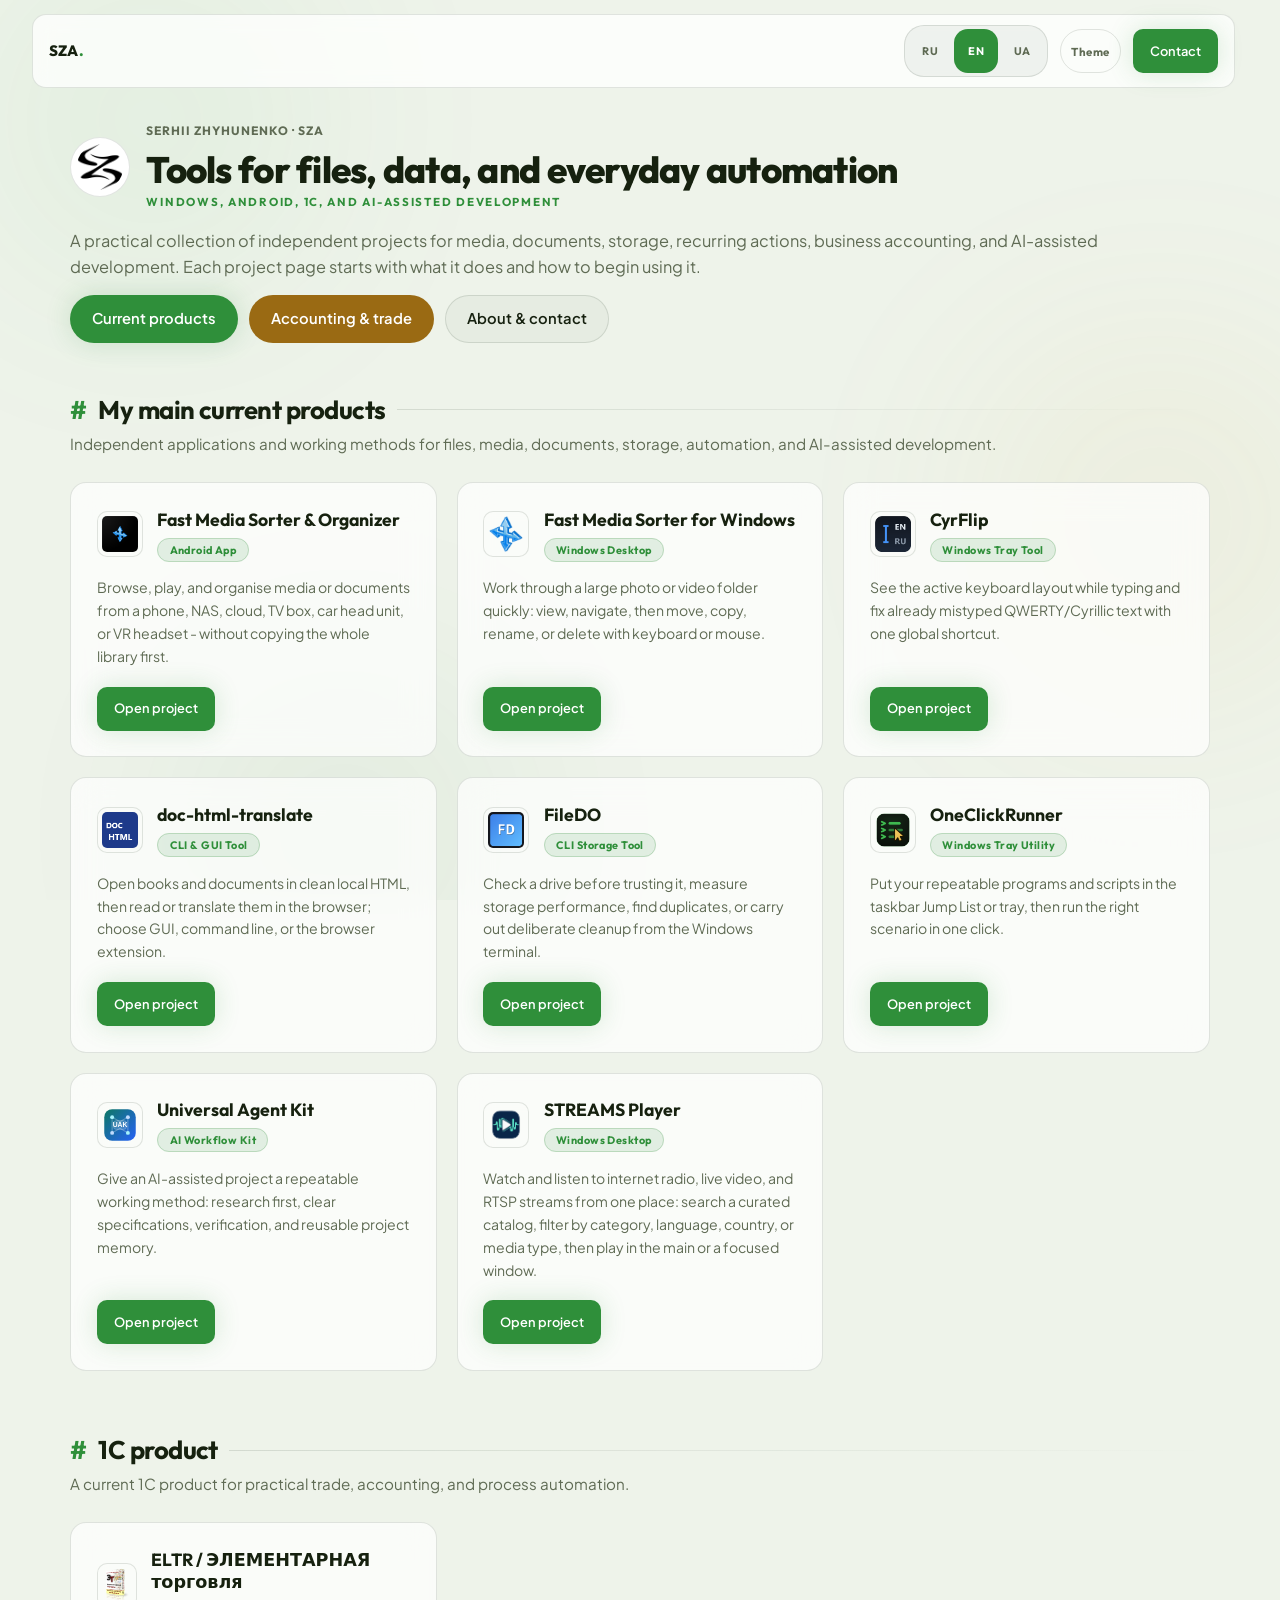
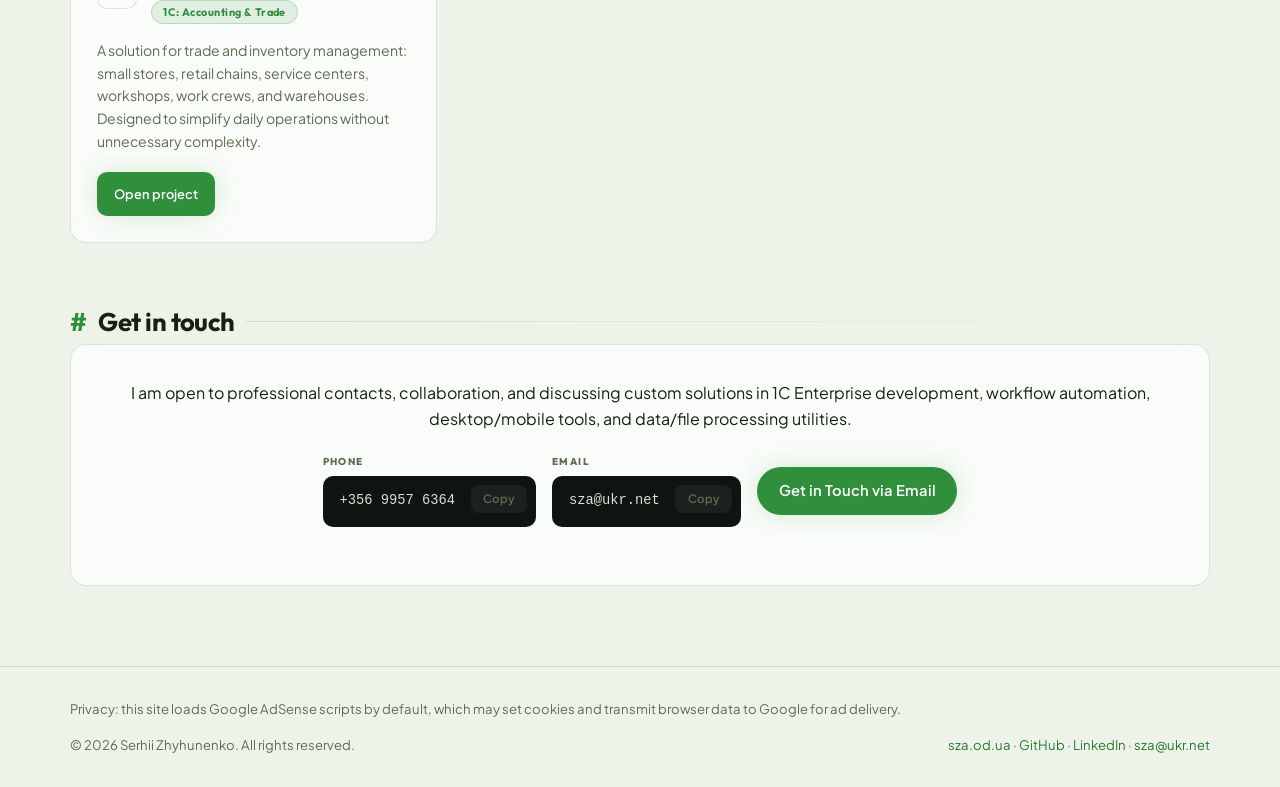
==== commit 9d96661b: "Auto-publish portfolio: 10/09/2026 17:00:09.46" ====
--- a/index.html
+++ b/index.html
@@ -7,6 +7,10 @@
   <title data-i18n="title">Serhii Zhyhunenko (SZA) - Data Engineer, AI Agent Architect & 1C Developer</title>
   <link rel="canonical" href="https://sza.od.ua/">
   <meta name="description" content="Serhii Zhyhunenko (SZA) - Data Engineer (data warehousing, SQL, cloud), AI agent architect & operator, and 1C developer. Projects, GitHub repositories and contacts.">
+
+  <!-- Google AdSense site verification and loader; the publisher id must match ads.txt. -->
+  <script async src="https://pagead2.googlesyndication.com/pagead/js/adsbygoogle.js?client=ca-pub-3615067087450824"
+       crossorigin="anonymous"></script>
 
   <!-- Open Graph / Twitter. English is the no-JavaScript fallback for crawlers; setLanguage()
        updates the document metadata for the selected in-browser locale. -->
@@ -62,7 +66,8 @@
     var t=localStorage.getItem('sza-theme')||(matchMedia('(prefers-color-scheme: light)').matches?'light':'dark');
     document.documentElement.setAttribute('data-theme',t);
     var l=localStorage.getItem('sza-lang');
-    if(!l){var n=(navigator.language||'en').toLowerCase();l=n.indexOf('ru')===0?'ru':n.indexOf('uk')===0?'uk':'en';}
+    if(l==='uk')l='ua';
+    if(l!=='ru'&&l!=='en'&&l!=='ua'){var n=(navigator.language||'en').toLowerCase();l=n.indexOf('ru')==0?'ru':n.indexOf('uk')==0?'ua':'en';}
     document.documentElement.setAttribute('data-lang',l);
   }catch(e){}})();
   </script>
@@ -84,12 +89,14 @@
     @media(min-width:1360px){#github-projects .grid,.eltr-grid{grid-template-columns:repeat(4,1fr)}}
     .hero{text-align:left;padding:1.2rem 0}
     .hero-id{display:flex;align-items:center;gap:1rem;margin-bottom:1rem}
+    .hero-id .av-text{min-width:0}
     .hero-id .av-text h1{font-size:clamp(1.7rem,4vw,2.3rem);margin:0;line-height:1.1}
     .hero-id .av-text .kicker{display:block;margin:.2rem 0 0}
     .hero .lead{margin:0 0 .9rem;max-width:1720px}
     .hero .eyebrow{display:block;color:var(--muted);font-family:var(--font-heading);font-size:.76rem;font-weight:700;letter-spacing:.08em;text-transform:uppercase;margin:0 0 .55rem}
     .hero .avatar{position:relative;width:60px;height:60px;margin:0;flex:none;border-radius:50%;background:var(--bg-2);border:1px solid var(--border);animation:logoIn .7s cubic-bezier(.34,1.2,.4,1) both, glow 3s 1s infinite alternate}
     .hero .avatar img{position:relative;width:100%;height:100%;border-radius:50%;object-fit:contain;padding:10%}
+    @media(max-width:480px){.hero-id{gap:.75rem}.hero .avatar{width:48px;height:48px}.hero-id .av-text{flex:1 1 0}.hero-id .av-text h1{font-size:1.55rem}}
     /* white logo = direct variant (dark theme); invert just the logo to black for the light theme */
     html[data-theme="light"] .hero .avatar img{filter:invert(1)}
     @keyframes glow{from{box-shadow:0 0 9px rgba(63,185,80,.22)}to{box-shadow:0 0 22px rgba(63,185,80,.5)}}
@@ -111,6 +118,7 @@
     .cbx-label{font-family:var(--font-heading);font-size:.62rem;font-weight:800;text-transform:uppercase;letter-spacing:.14em;color:var(--muted);display:block;margin-bottom:.35rem}
     /* Visible wording keeps the theme switch a text control, rather than an unmapped glyph. */
     .theme-btn{width:auto;min-width:44px;padding:0 .65rem;font-family:var(--font-heading);font-size:.72rem;font-weight:700}
+    .privacy-note{font-size:.82rem;color:var(--muted);margin-bottom:1rem;line-height:1.45}
   </style>
 </head>
 <body>
@@ -124,7 +132,7 @@
     <div class="seg" role="group" aria-label="Language" data-i18n-aria="language-label">
       <button data-lang="ru" onclick="setLanguage('ru')">RU</button>
       <button data-lang="en" onclick="setLanguage('en')" aria-pressed="true">EN</button>
-      <button data-lang="uk" onclick="setLanguage('uk')">UA</button>
+      <button data-lang="ua" onclick="setLanguage('ua')">UA</button>
     </div>
     <button class="theme-btn" id="themeBtn" aria-label="Switch to light theme" data-i18n="theme-label" data-i18n-aria="theme-to-light" onclick="toggleTheme()">Theme</button>
     <a class="btn btn-primary btn-sm" href="mailto:sza@ukr.net" data-i18n="hdr-cta">Contact</a>
@@ -192,7 +200,7 @@
         <article class="card project-card">
           <div class="proj-head">
             <img src="assets/doc_translate.ico" alt="doc-html-translate icon">
-            <div><div class="proj-title">Doc-HTML-Translate</div><span class="pill" data-i18n="gh-card-4-type">CLI &amp; GUI Tool</span></div>
+            <div><div class="proj-title">doc-html-translate</div><span class="pill" data-i18n="gh-card-4-type">CLI &amp; GUI Tool</span></div>
           </div>
           <p class="proj-desc" data-i18n="gh-card-4-desc">Converter for Windows: EPUB, PDF, MOBI, AZW3, FB2, RTF, TXT, and Markdown to local HTML with optional automatic ebook translation via Google Translate API or local Ollama LLMs.</p>
           <div class="proj-foot">
@@ -214,7 +222,7 @@
         <article class="card project-card">
           <div class="proj-head">
             <img src="assets/oneclickrunner.png" alt="OneClickRunner icon">
-            <div><div class="proj-title">One Click Runner</div><span class="pill" data-i18n="gh-card-6-type">Windows Tray Utility</span></div>
+            <div><div class="proj-title">OneClickRunner</div><span class="pill" data-i18n="gh-card-6-type">Windows Tray Utility</span></div>
           </div>
           <p class="proj-desc" data-i18n="gh-card-6-desc">Windows system tray application to instantly run frequently used software, console scripts, automation commands, and tasks in a single click.</p>
           <div class="proj-foot">
@@ -225,7 +233,7 @@
         <article class="card project-card">
           <div class="proj-head">
             <img src="assets/universal_agent_kit.svg" alt="Universal Agent Kit icon">
-            <div><div class="proj-title">universal-agent-kit</div><span class="pill" data-i18n="gh-card-7-type">AI Workflow Kit</span></div>
+            <div><div class="proj-title">Universal Agent Kit</div><span class="pill" data-i18n="gh-card-7-type">AI Workflow Kit</span></div>
           </div>
           <p class="proj-desc" data-i18n="gh-card-7-desc">Portable, stack-agnostic kit for AI-assisted development: rules, skills, roles, a spec lifecycle, and persistent memory for agent-driven work in git repositories.</p>
           <div class="proj-foot">
@@ -290,6 +298,7 @@
   <!-- FOOTER: MORE TOOLS BY SZA -->
   <footer class="site-footer">
     <div class="container">
+      <p class="privacy-note" data-i18n="privacy-note">Privacy: this site loads Google AdSense scripts by default, which may set cookies and transmit browser data to Google for ad delivery.</p>
       <div class="footer-bottom">
         <span>&copy; 2026 Serhii Zhyhunenko. <span data-i18n="footer-copyright">All rights reserved.</span></span>
         <span><a href="https://sza.od.ua">sza.od.ua</a> · <a href="https://github.com/SerZhyAle" target="_blank" rel="noopener noreferrer">GitHub</a> · <a href="https://www.linkedin.com/in/serhii-zhyhunenko-a4600388/" target="_blank" rel="noopener noreferrer">LinkedIn</a> · <a href="mailto:sza@ukr.net">sza@ukr.net</a></span>
@@ -341,7 +350,8 @@
         "contacts-text":"I am open to professional contacts, collaboration, and discussing custom solutions in 1C Enterprise development, workflow automation, desktop/mobile tools, and data/file processing utilities.",
         "phone-label":"Phone","email-label":"Email","copy":"Copy","copied":"Copied",
         "contacts-btn":"Get in Touch via Email",
-        "footer-copyright":"All rights reserved."
+        "footer-copyright":"All rights reserved.",
+        "privacy-note":"Privacy: this site loads Google AdSense scripts by default, which may set cookies and transmit browser data to Google for ad delivery."
       },
       ru: {
         "title":"SZA - практические инструменты для файлов, данных и автоматизации",
@@ -383,7 +393,8 @@
         "contacts-text":"Я открыт к профессиональным контактам, сотрудничеству и обсуждению прикладных решений в области 1С, автоматизации, desktop/mobile-разработки и создания инструментов для работы с файлами и данными.",
         "phone-label":"Телефон","email-label":"Эл. почта","copy":"Копировать","copied":"Скопировано",
         "contacts-btn":"Связаться по Email",
-        "footer-copyright":"Все права защищены."
+        "footer-copyright":"Все права защищены.",
+        "privacy-note":"Конфиденциальность: этот сайт по умолчанию загружает скрипт Google AdSense при посещении, который может устанавливать файлы cookie и передавать данные браузера компании Google для показа рекламы."
       },
       uk: {
         "title":"SZA - практичні інструменти для файлів, даних і автоматизації",
@@ -425,9 +436,11 @@
         "contacts-text":"Я відкритий до професійних контактів, співпраці та обговорення прикладних рішень в області 1С, автоматизації, desktop/mobile-розробки та створення інструментів для роботи з файлами та даними.",
         "phone-label":"Телефон","email-label":"Ел. пошта","copy":"Копіювати","copied":"Скопійовано",
         "contacts-btn":"Зв'язатися по Email",
-        "footer-copyright":"Всі права захищені."
+        "footer-copyright":"Всі права захищені.",
+        "privacy-note":"Конфіденційність: цей сайт за замовчуванням завантажує скрипт Google AdSense під час відвідування, який може встановлювати файли cookie та передавати дані браузера компанії Google для показу реклами."
       }
     };
+    i18n.ua = i18n.uk;
 
     function setMeta(t){var m=document.querySelector('meta[name=theme-color]');if(m)m.content=(t==='light')?'#eef3ea':'#0a0f0a';}
     function setMetaContent(selector,value){var m=document.querySelector(selector);if(m)m.setAttribute('content',value);}
@@ -443,15 +456,16 @@
       document.documentElement.setAttribute('data-theme',next);
       try{localStorage.setItem('sza-theme',next);}catch(e){}
       setMeta(next);
-      var lang=document.documentElement.getAttribute('data-lang')||'en'; if(!i18n[lang])lang='en';
+      var lang=document.documentElement.getAttribute('data-lang')||'en'; if(lang==='uk')lang='ua'; if(!i18n[lang])lang='en';
       setThemeButtonLabel(lang);
     }
 
     function setLanguage(lang){
+      if(lang==='uk')lang='ua';
       if(!i18n[lang])lang='en';
       try{localStorage.setItem('sza-lang',lang);}catch(e){}
       document.documentElement.setAttribute('data-lang',lang);
-      document.documentElement.lang=lang;
+      document.documentElement.lang=lang==='ua'?'uk':lang;
       document.querySelectorAll('.seg button[data-lang]').forEach(function(b){
         b.setAttribute('aria-pressed', b.getAttribute('data-lang')===lang?'true':'false');
       });
@@ -477,7 +491,7 @@
       document.querySelectorAll('.copy').forEach(function(b){
         b.addEventListener('click',function(){
           var txt=b.getAttribute('data-copy')||'';
-          var lang=localStorage.getItem('sza-lang')||'en'; if(!i18n[lang])lang='en';
+          var lang=localStorage.getItem('sza-lang')||'en'; if(lang==='uk')lang='ua'; if(!i18n[lang])lang='en';
           var done=function(){ b.textContent=i18n[lang].copied; b.classList.add('done');
             setTimeout(function(){ b.textContent=i18n[lang].copy; b.classList.remove('done'); },1600); };
           if(navigator.clipboard&&navigator.clipboard.writeText){ navigator.clipboard.writeText(txt).then(done).catch(done); }
@@ -489,8 +503,9 @@
 
     document.addEventListener('DOMContentLoaded',function(){
       var saved=null; try{saved=localStorage.getItem('sza-lang');}catch(e){}
+      if(saved==='uk')saved='ua';
       var lang=saved;
-      if(!lang){var n=(navigator.language||'en').toLowerCase(); lang=n.indexOf('ru')===0?'ru':n.indexOf('uk')===0?'uk':'en';}
+      if(!lang||(lang!=='ru'&&lang!=='en'&&lang!=='ua')){var n=(navigator.language||'en').toLowerCase(); lang=n.indexOf('ru')===0?'ru':n.indexOf('uk')===0?'ua':'en';}
       setLanguage(lang);
       setMeta(document.documentElement.getAttribute('data-theme')||'dark');
       wireCopy();
--- a/kit/sza-kit.css
+++ b/kit/sza-kit.css
@@ -41,7 +41,7 @@
   --font-body:'Plus Jakarta Sans',system-ui,-apple-system,"Segoe UI",Roboto,sans-serif;
   --font-mono:ui-monospace,"Cascadia Code","SFMono-Regular",Consolas,Menlo,monospace;
   /* metrics */
-  --wide:1100px; --radius:16px; --radius-sm:10px; --radius-pill:30px;
+  --wide:100%; --gutter:clamp(16px,2.5vw,40px); --radius:16px; --radius-sm:10px; --radius-pill:30px;
   --step:clamp(.9rem,2.2vw,1rem);
 }
 
@@ -78,13 +78,15 @@
 .blob-3{bottom:-120px;left:12%;width:380px;height:380px;background:radial-gradient(circle,var(--blob-3),transparent 70%)}
 @keyframes drift{0%{transform:translate(0,0) scale(1)}100%{transform:translate(36px,28px) scale(1.08)}}
 
-/* ---------- LAYOUT ---------- */
-.container{max-width:var(--wide);margin:0 auto;padding:0 20px;position:relative;z-index:1}
+/* ---------- LAYOUT ----------
+   Full width (PAGE-STYLE 1.3, section 5): the container spans the viewport less the side gutter at every
+   width. --wide stays as a token so a page layer that reads it keeps working, and it is 100%, never a cap. */
+.container{max-width:var(--wide);margin:0 auto;padding:0 var(--gutter);position:relative;z-index:1}
 .section{padding:2rem 0}
 
 /* ---------- STICKY GLASS HEADER ---------- */
 .site-header{position:sticky;top:0;z-index:30;display:flex;align-items:center;gap:12px;
-  padding:10px 16px;margin:14px auto;max-width:var(--wide);
+  padding:10px 16px;margin:14px var(--gutter);max-width:var(--wide);
   border:1px solid var(--border);border-radius:14px;
   background:color-mix(in srgb,var(--bg-2) 78%,transparent);backdrop-filter:saturate(140%) blur(10px)}
 .brand{font-family:var(--font-heading);font-weight:800;font-size:15px;letter-spacing:.2px;margin-right:auto;color:var(--text)}
@@ -96,8 +98,12 @@
 .seg button{font-family:var(--font-heading);font-size:11px;font-weight:700;letter-spacing:.04em;
   padding:5px 10px;border:none;border-radius:14px;background:transparent;color:var(--muted);cursor:pointer}
 .seg button[aria-pressed="true"],.seg button.on{background:var(--acc);color:var(--acc-ink)}
-.theme-btn{width:32px;height:32px;border:1px solid var(--border);border-radius:50%;background:transparent;
-  color:var(--muted);cursor:pointer;display:grid;place-items:center;font-size:14px}
+/* PAGE-STYLE 4.3 (1.4): the control is labelled - its name is visible text beside the app.theme glyph -
+   so this is a pill in the .seg family, not a bare round glyph. A page still carrying the 1.0 bare-glyph
+   markup renders the same pill with the glyph alone until it adopts the label. */
+.theme-btn{display:inline-flex;align-items:center;gap:.45rem;padding:5px 12px;border:1px solid var(--border);
+  border-radius:var(--radius-pill);background:transparent;color:var(--muted);cursor:pointer;
+  font-family:var(--font-heading);font-size:11px;font-weight:700;letter-spacing:.04em}
 .theme-btn:hover{color:var(--text);border-color:var(--border-hover)}
 
 /* ---------- BUTTONS ---------- */
@@ -121,9 +127,16 @@
 .hero h1{font-size:clamp(2rem,5vw,2.9rem);font-weight:800;margin-bottom:.5rem}
 .hero .lead{color:var(--muted);max-width:none;margin:0 0 1.2rem;font-size:1.02rem}
 
+/* ---------- IDENTITY BLOCK (PAGE-STYLE 4.1b): application icon + full product name, first in the hero ---------- */
+.identity{display:flex;align-items:center;gap:1rem 1.2rem;margin-bottom:1.1rem}
+.product-icon{width:clamp(64px,10vw,104px);height:auto;aspect-ratio:1;border-radius:22%;flex:none}
+.product-name{font-family:var(--font-heading);font-weight:800;letter-spacing:-.02em;line-height:1.1;
+  font-size:clamp(1.75rem,4.2vw,2.6rem);color:var(--text);overflow-wrap:anywhere}
+.identity .kicker{margin:.35rem 0 0}
+
 /* ---------- "GET IT" / DISTRIBUTION BLOCK (required above the fold on app sites) ---------- */
 .get{display:grid;gap:1rem;background:var(--card);border:1px solid var(--border);border-radius:var(--radius);
-  backdrop-filter:blur(16px);padding:1.4rem 1.5rem;margin:1rem auto 2rem;max-width:760px}
+  backdrop-filter:blur(16px);padding:1.4rem 1.5rem;margin:1rem 0 2rem;max-width:none}
 .get .whatfor{color:var(--text-2);font-size:.98rem}
 .get .channels{display:flex;flex-wrap:wrap;gap:.6rem}
 .quickstart{counter-reset:qs;display:grid;gap:.5rem;margin-top:.4rem}
@@ -133,9 +146,7 @@
   color:var(--acc);font-family:var(--font-heading);font-weight:800;font-size:.72rem;display:grid;place-items:center}
 
 /* ---------- GLASS CARDS / GRID ---------- */
-.grid{display:grid;grid-template-columns:1fr;gap:1.25rem}
-@media(min-width:640px){.grid{grid-template-columns:repeat(2,1fr)}}
-@media(min-width:960px){.grid{grid-template-columns:repeat(3,1fr)}}
+.grid{display:grid;grid-template-columns:repeat(auto-fill,minmax(min(100%,19rem),1fr));gap:1.25rem}
 .card{background:var(--card);border:1px solid var(--border);border-radius:var(--radius);
   backdrop-filter:blur(16px);padding:1.6rem;transition:transform .3s,border-color .3s,background .3s}
 .card:hover{transform:translateY(-4px);border-color:var(--border-hover);background:var(--card-hover)}
@@ -146,8 +157,11 @@
 details.sec[open]{border-color:var(--border-hover)}
 details.sec>summary{list-style:none;cursor:pointer;display:flex;align-items:baseline;gap:.8rem;padding:1.1rem 0;font-family:var(--font-heading);font-weight:700;font-size:1.05rem}
 details.sec>summary::-webkit-details-marker{display:none}
-details.sec>summary::after{content:"▸";margin-left:auto;color:var(--muted);transition:transform .2s}
-details.sec[open]>summary::after{transform:rotate(90deg)}
+details.sec>summary::after{content:"";width:20px;height:20px;margin-left:auto;flex:none;align-self:center;
+  background:var(--muted);transition:transform .2s;
+  -webkit-mask:url("data:image/svg+xml,%3Csvg xmlns='http://www.w3.org/2000/svg' viewBox='0 0 24 24'%3E%3Cpath d='M16.59 8.59L12 13.17 7.41 8.59 6 10l6 6 6-6z'/%3E%3C/svg%3E") center/contain no-repeat;
+  mask:url("data:image/svg+xml,%3Csvg xmlns='http://www.w3.org/2000/svg' viewBox='0 0 24 24'%3E%3Cpath d='M16.59 8.59L12 13.17 7.41 8.59 6 10l6 6 6-6z'/%3E%3C/svg%3E") center/contain no-repeat}
+details.sec[open]>summary::after{transform:rotate(180deg)}
 .secnum{font-family:var(--font-heading);font-weight:800;font-size:.8rem;color:var(--acc);font-variant-numeric:tabular-nums;min-width:2ch}
 details.sec>*:not(summary){margin-bottom:1.1rem}
 
@@ -178,14 +192,13 @@
 /* ---------- INLINE DEMO STRIP ---------- */
 .demo{display:flex;align-items:center;gap:.7rem;flex-wrap:wrap;background:var(--code-bg);
   border:1px solid var(--border);border-radius:var(--radius-sm);padding:.8rem 1rem;font-family:var(--font-mono);font-size:.86rem}
-.demo code{color:var(--text)}
+.demo,.demo code{color:var(--code-ink)}
 .demo .arrow{color:var(--acc);font-weight:700;font-family:var(--font-body);font-size:.8rem}
 .demo .out{color:var(--gold)}
 
 /* ---------- FOOTER : "MORE TOOLS BY SZA" + CONTACT ---------- */
 .site-footer{border-top:1px solid var(--border);margin-top:3rem;padding:2rem 0}
-.tools-grid{display:grid;grid-template-columns:repeat(2,1fr);gap:.6rem;margin-bottom:1.5rem}
-@media(min-width:760px){.tools-grid{grid-template-columns:repeat(3,1fr)}}
+.tools-grid{display:grid;grid-template-columns:repeat(auto-fill,minmax(min(100%,14rem),1fr));gap:.6rem;margin-bottom:1.5rem}
 .tools-grid a{display:block;padding:.7rem .9rem;border:1px solid var(--border);border-radius:var(--radius-sm);
   background:var(--card);color:var(--text);font-size:.85rem}
 .tools-grid a:hover{border-color:var(--border-hover);background:var(--card-hover)}
@@ -195,11 +208,30 @@
 @media(min-width:640px){.footer-bottom{flex-direction:row;justify-content:space-between}}
 
 /* ---------- BACK TO TOP ---------- */
-.to-top{position:fixed;right:18px;bottom:18px;width:42px;height:42px;border-radius:50%;z-index:40;
+.to-top{position:fixed;right:18px;bottom:18px;width:44px;height:44px;border-radius:50%;z-index:40;
   background:var(--acc);color:var(--acc-ink);border:none;cursor:pointer;display:none;place-items:center;box-shadow:var(--shadow)}
 .to-top.show{display:grid}
 
-/* ---------- RESPONSIVE / A11Y ---------- */
+/* ---------- RESPONSIVE / A11Y ----------
+   44px targets (PAGE-STYLE section 5, 1.4): .btn, .seg button and .theme-btn for every pointer;
+   .copybox .copy and .tools-grid a keep the coarse-pointer rule, which was not asked to widen;
+   .to-top is drawn 44px. */
 @media(max-width:480px){.site-header .btn{display:none}}
-@media(pointer:coarse){.btn,.seg button,.theme-btn{min-height:44px}}
-@media(prefers-reduced-motion:reduce){*{animation:none!important;transition:none!important;scroll-behavior:auto!important}}
+.btn,.seg button,.theme-btn{min-height:44px}
+.seg button,.theme-btn{min-width:44px}
+@media(pointer:coarse){.copybox .copy,.tools-grid a{min-height:44px}
+  .copybox .copy{min-width:44px;top:50%;transform:translateY(-50%)}}
+@media(prefers-reduced-motion:reduce){*,*::before,*::after{animation:none!important;transition:none!important;scroll-behavior:auto!important}}
+
+/* ---------- PRINT (optional; PAGE-STYLE 4.13) ----------
+   Dark ink on white; chrome hidden; URL after each external link.
+   Expanding closed <details> is script (beforeprint), not CSS. */
+@media print{
+  html,html[data-theme]{--bg:#fff;--bg-2:#fff;--bg-3:#f2f2f2;--card:#fff;--card-hover:#fff;--border:#999;
+    --text:#000;--text-2:#111;--muted:#333;--acc:#000;--acc-strong:#000;--gold:#000;
+    --code-bg:#f2f2f2;--code-ink:#000;--shadow:none;--glow:none}
+  body{background:#fff;color:#000}
+  .bg-blobs,.site-header,.to-top,.btn{display:none!important}
+  .card,.get,details.sec{backdrop-filter:none;box-shadow:none;break-inside:avoid}
+  a[href^="http"]::after{content:" (" attr(href) ")";font-size:.85em;word-break:break-all}
+}
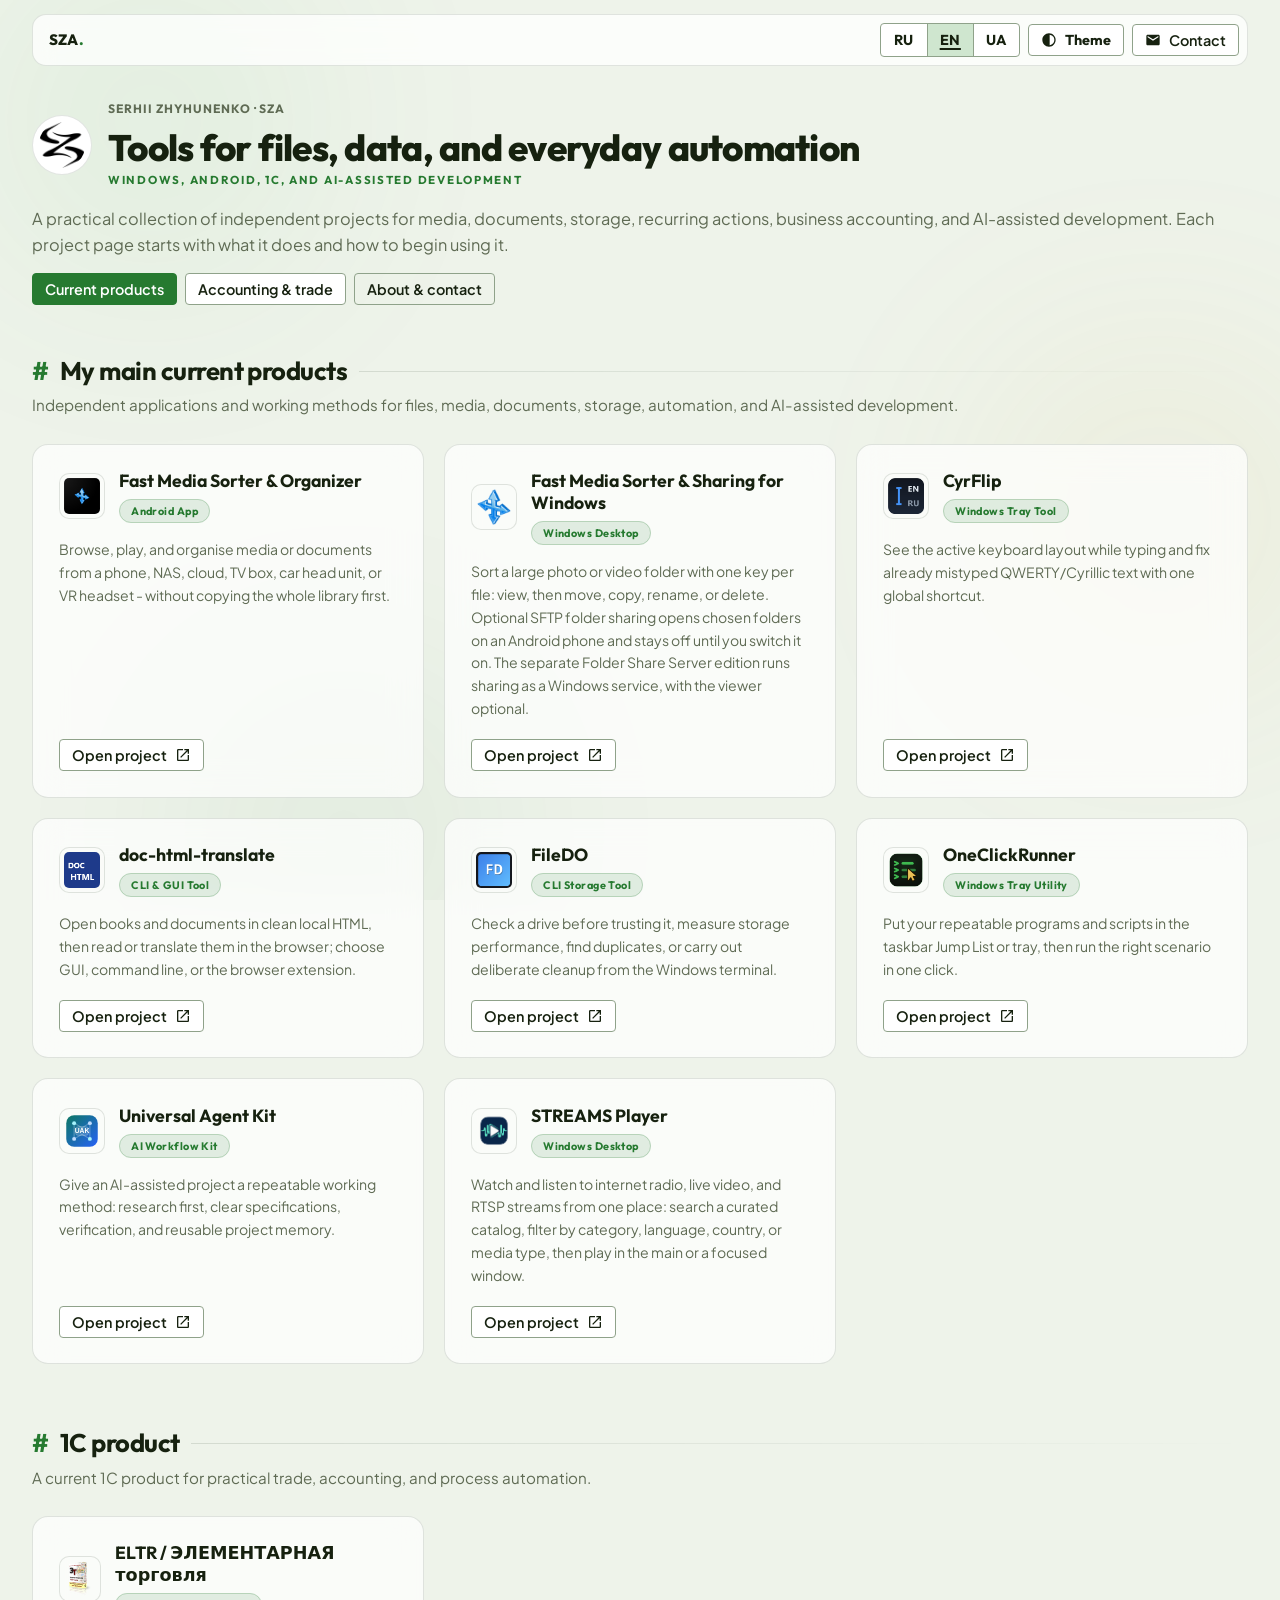
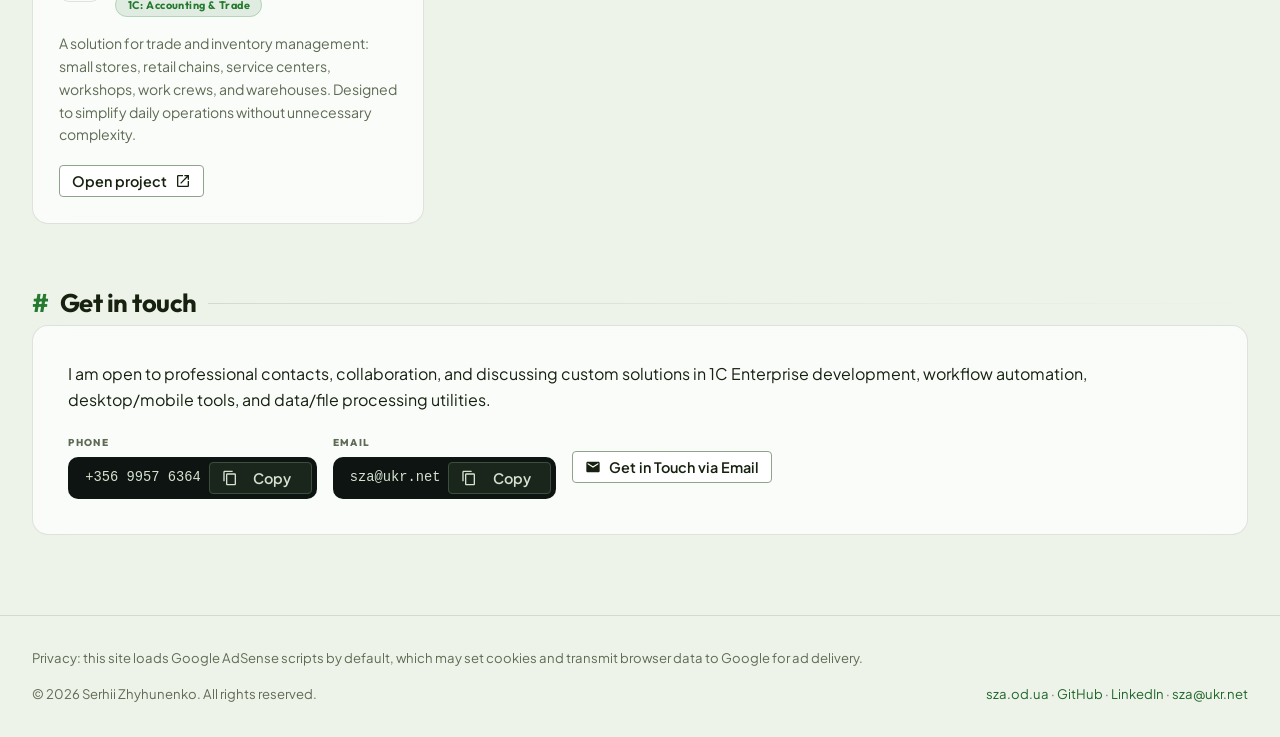
==== commit 90e4fb39: "1" ====
--- a/index.html
+++ b/index.html
@@ -63,12 +63,14 @@
   <!-- Pre-paint: resolve theme + language before first paint (no flash) -->
   <script>
   (function(){try{
-    var t=localStorage.getItem('sza-theme')||(matchMedia('(prefers-color-scheme: light)').matches?'light':'dark');
+    var t=localStorage.getItem('sza-theme');
+    if(t!=='dark'&&t!=='light')t=matchMedia('(prefers-color-scheme: light)').matches?'light':'dark';
     document.documentElement.setAttribute('data-theme',t);
     var l=localStorage.getItem('sza-lang');
     if(l==='uk')l='ua';
     if(l!=='ru'&&l!=='en'&&l!=='ua'){var n=(navigator.language||'en').toLowerCase();l=n.indexOf('ru')==0?'ru':n.indexOf('uk')==0?'ua':'en';}
     document.documentElement.setAttribute('data-lang',l);
+    document.documentElement.setAttribute('data-ui-profile',matchMedia('(pointer: coarse)').matches?'touch':'pointer');
   }catch(e){}})();
   </script>
 
@@ -82,9 +84,6 @@
 
   <style>
     /* ---- hub-specific (built on the kit) ---- */
-    /* full-width layout: override the kit's centered 1100px column for this page */
-    .container,
-    .site-header{max-width:min(1760px,94vw)}
     /* put the extra width to use: 4-up project grid on large monitors */
     @media(min-width:1360px){#github-projects .grid,.eltr-grid{grid-template-columns:repeat(4,1fr)}}
     .hero{text-align:left;padding:1.2rem 0}
@@ -92,7 +91,7 @@
     .hero-id .av-text{min-width:0}
     .hero-id .av-text h1{font-size:clamp(1.7rem,4vw,2.3rem);margin:0;line-height:1.1}
     .hero-id .av-text .kicker{display:block;margin:.2rem 0 0}
-    .hero .lead{margin:0 0 .9rem;max-width:1720px}
+    .hero .lead{margin:0 0 .9rem}
     .hero .eyebrow{display:block;color:var(--muted);font-family:var(--font-heading);font-size:.76rem;font-weight:700;letter-spacing:.08em;text-transform:uppercase;margin:0 0 .55rem}
     .hero .avatar{position:relative;width:60px;height:60px;margin:0;flex:none;border-radius:50%;background:var(--bg-2);border:1px solid var(--border);animation:logoIn .7s cubic-bezier(.34,1.2,.4,1) both, glow 3s 1s infinite alternate}
     .hero .avatar img{position:relative;width:100%;height:100%;border-radius:50%;object-fit:contain;padding:10%}
@@ -101,7 +100,7 @@
     html[data-theme="light"] .hero .avatar img{filter:invert(1)}
     @keyframes glow{from{box-shadow:0 0 9px rgba(63,185,80,.22)}to{box-shadow:0 0 22px rgba(63,185,80,.5)}}
     @keyframes logoIn{from{opacity:0;transform:scale(.7) translateY(4px)}to{opacity:1;transform:scale(1) translateY(0)}}
-    .button-group{display:flex;flex-wrap:wrap;justify-content:flex-start;gap:.7rem;margin-top:.2rem}
+    .button-group{margin-top:.2rem}
     .section-title{display:flex;align-items:center;gap:.7rem;font-family:var(--font-heading);font-size:1.6rem;font-weight:700;margin-bottom:.4rem}
     .section-title .h{color:var(--acc)}
     .section-title::after{content:"";flex:1;height:1px;background:linear-gradient(90deg,var(--border),transparent)}
@@ -111,13 +110,11 @@
     .proj-head img{width:46px;height:46px;object-fit:contain;border-radius:10px;background:rgba(255,255,255,.03);border:1px solid var(--border);padding:4px}
     .proj-title{font-family:var(--font-heading);font-weight:700;font-size:1.1rem;line-height:1.25;margin-bottom:.25rem}
     .proj-desc{color:var(--muted);font-size:.88rem;flex-grow:1;margin-bottom:1.2rem}
-    .proj-foot{display:flex;gap:.6rem;margin-top:auto;flex-wrap:wrap}
-    .contact-card{text-align:center;padding:2.2rem}
-    .contact-boxes{display:flex;flex-wrap:wrap;gap:1rem;justify-content:center;align-items:center;margin:1.4rem 0}
+    .proj-foot{margin-top:auto}
+    .contact-card{text-align:left;padding:2.2rem}
+    .contact-boxes{display:flex;flex-wrap:wrap;gap:1rem;justify-content:flex-start;align-items:center;margin:1.4rem 0 0}
     .contact-boxes .cbx{text-align:left}
     .cbx-label{font-family:var(--font-heading);font-size:.62rem;font-weight:800;text-transform:uppercase;letter-spacing:.14em;color:var(--muted);display:block;margin-bottom:.35rem}
-    /* Visible wording keeps the theme switch a text control, rather than an unmapped glyph. */
-    .theme-btn{width:auto;min-width:44px;padding:0 .65rem;font-family:var(--font-heading);font-size:.72rem;font-weight:700}
     .privacy-note{font-size:.82rem;color:var(--muted);margin-bottom:1rem;line-height:1.45}
   </style>
 </head>
@@ -130,12 +127,12 @@
   <header class="site-header">
     <span class="brand">SZA<span class="dot">.</span></span>
     <div class="seg" role="group" aria-label="Language" data-i18n-aria="language-label">
-      <button data-lang="ru" onclick="setLanguage('ru')">RU</button>
-      <button data-lang="en" onclick="setLanguage('en')" aria-pressed="true">EN</button>
-      <button data-lang="ua" onclick="setLanguage('ua')">UA</button>
+      <button type="button" data-lang="ru" onclick="setLanguage('ru')">RU</button>
+      <button type="button" data-lang="en" onclick="setLanguage('en')" aria-pressed="true">EN</button>
+      <button type="button" data-lang="ua" onclick="setLanguage('ua')">UA</button>
     </div>
-    <button class="theme-btn" id="themeBtn" aria-label="Switch to light theme" data-i18n="theme-label" data-i18n-aria="theme-to-light" onclick="toggleTheme()">Theme</button>
-    <a class="btn btn-primary btn-sm" href="mailto:sza@ukr.net" data-i18n="hdr-cta">Contact</a>
+    <button type="button" class="theme-btn" id="themeBtn" aria-label="Switch to light theme" data-i18n-aria="theme-to-light" onclick="toggleTheme()"><span class="gi gi-theme" aria-hidden="true"></span><span data-i18n="theme-label">Theme</span></button>
+    <a class="btn" href="mailto:sza@ukr.net"><span class="gi gi-email" aria-hidden="true"></span><span data-i18n="hdr-cta">Contact</span></a>
   </header>
 
   <div class="container">
@@ -151,9 +148,9 @@
         </div>
       </div>
       <p class="lead" data-i18n="hero-desc">A practical collection of independent projects: sort and play media, work with documents, check storage, automate repeated actions, organise business accounting, or build a disciplined workflow with AI agents. Open the project that matches the task in front of you.</p>
-      <div class="button-group">
+      <div class="button-group btn-row">
         <a href="#github-projects" class="btn btn-primary" data-i18n="hero-primary">Main projects</a>
-        <a href="#1c-projects" class="btn btn-gold" data-i18n="hero-1c">Accounting &amp; trade</a>
+        <a href="#1c-projects" class="btn" data-i18n="hero-1c">Accounting &amp; trade</a>
         <a href="#contacts" class="btn btn-ghost" data-i18n="hero-contact">About &amp; contact</a>
       </div>
     </header>
@@ -170,19 +167,19 @@
             <div><div class="proj-title">Fast Media Sorter &amp; Organizer</div><span class="pill" data-i18n="gh-card-1-type">Android App</span></div>
           </div>
           <p class="proj-desc" data-i18n="gh-card-1-desc">Android application for batch sorting of photos, videos, audio, and documents. Supports local folders, SMB / SFTP / FTP network shares, and cloud storage (Dropbox, Google Drive, OneDrive).</p>
-          <div class="proj-foot">
-            <a href="https://serzhyale.github.io/FastMediaSorter_mob_v2/" class="btn btn-primary btn-sm" target="_blank" rel="noopener noreferrer"><span data-i18n="open-project">Open project</span></a>
+          <div class="proj-foot btn-row">
+            <a href="https://serzhyale.github.io/FastMediaSorter_mob_v2/" class="btn" target="_blank" rel="noopener noreferrer"><span data-i18n="open-project">Open project</span><span class="gi gi-external" aria-hidden="true"></span><span class="sr">, <span data-i18n="ext-window">Open in new window</span></span></a>
           </div>
         </article>
         <!-- 2 -->
         <article class="card project-card">
           <div class="proj-head">
-            <img src="assets/fms_lite.png" alt="Fast Media Sorter for Windows icon">
-            <div><div class="proj-title">Fast Media Sorter for Windows</div><span class="pill" data-i18n="gh-card-2-type">Windows Desktop</span></div>
-          </div>
-          <p class="proj-desc" data-i18n="gh-card-2-desc">Windows application for fast and easy media sorting: slideshow display, folder navigation, quick move, copy, rename, and delete actions.</p>
-          <div class="proj-foot">
-            <a href="https://serzhyale.github.io/FastMediaSorter_Lite/" class="btn btn-primary btn-sm" target="_blank" rel="noopener noreferrer"><span data-i18n="open-project">Open project</span></a>
+            <img src="assets/fms_lite.png" alt="Fast Media Sorter &amp; Sharing for Windows icon">
+            <div><div class="proj-title">Fast Media Sorter &amp; Sharing for Windows</div><span class="pill" data-i18n="gh-card-2-type">Windows Desktop</span></div>
+          </div>
+          <p class="proj-desc" data-i18n="gh-card-2-desc">Sort a large photo or video folder with one key per file: view, then move, copy, rename, or delete. Optional SFTP folder sharing opens chosen folders on an Android phone and stays off until you switch it on. The separate Folder Share Server edition runs sharing as a Windows service, with the viewer optional.</p>
+          <div class="proj-foot btn-row">
+            <a href="https://serzhyale.github.io/FastMediaSorter_Lite/" class="btn" target="_blank" rel="noopener noreferrer"><span data-i18n="open-project">Open project</span><span class="gi gi-external" aria-hidden="true"></span><span class="sr">, <span data-i18n="ext-window">Open in new window</span></span></a>
           </div>
         </article>
         <!-- 3 -->
@@ -192,8 +189,8 @@
             <div><div class="proj-title">CyrFlip</div><span class="pill" data-i18n="gh-card-3-type">Windows Tray Tool</span></div>
           </div>
           <p class="proj-desc" data-i18n="gh-card-3-desc">A lightweight Windows system tray utility that corrects text typed in the wrong keyboard layout (QWERTY &lt;-&gt; Cyrillic) with a global hotkey and active layout indicator.</p>
-          <div class="proj-foot">
-            <a href="https://serzhyale.github.io/CyrFlip/" class="btn btn-primary btn-sm" target="_blank" rel="noopener noreferrer"><span data-i18n="open-project">Open project</span></a>
+          <div class="proj-foot btn-row">
+            <a href="https://serzhyale.github.io/CyrFlip/" class="btn" target="_blank" rel="noopener noreferrer"><span data-i18n="open-project">Open project</span><span class="gi gi-external" aria-hidden="true"></span><span class="sr">, <span data-i18n="ext-window">Open in new window</span></span></a>
           </div>
         </article>
         <!-- 4 -->
@@ -203,8 +200,8 @@
             <div><div class="proj-title">doc-html-translate</div><span class="pill" data-i18n="gh-card-4-type">CLI &amp; GUI Tool</span></div>
           </div>
           <p class="proj-desc" data-i18n="gh-card-4-desc">Converter for Windows: EPUB, PDF, MOBI, AZW3, FB2, RTF, TXT, and Markdown to local HTML with optional automatic ebook translation via Google Translate API or local Ollama LLMs.</p>
-          <div class="proj-foot">
-            <a href="https://serzhyale.github.io/doc-html-translate/" class="btn btn-primary btn-sm" target="_blank" rel="noopener noreferrer"><span data-i18n="open-project">Open project</span></a>
+          <div class="proj-foot btn-row">
+            <a href="https://serzhyale.github.io/doc-html-translate/" class="btn" target="_blank" rel="noopener noreferrer"><span data-i18n="open-project">Open project</span><span class="gi gi-external" aria-hidden="true"></span><span class="sr">, <span data-i18n="ext-window">Open in new window</span></span></a>
           </div>
         </article>
         <!-- 5 -->
@@ -214,8 +211,8 @@
             <div><div class="proj-title">FileDO</div><span class="pill" data-i18n="gh-card-5-type">CLI Storage Tool</span></div>
           </div>
           <p class="proj-desc" data-i18n="gh-card-5-desc">Windows CLI utility for drive benchmarking, fake-capacity detection, secure data wiping (secure wipe), and duplicate file analysis/management.</p>
-          <div class="proj-foot">
-            <a href="https://serzhyale.github.io/FileDO/" class="btn btn-primary btn-sm" target="_blank" rel="noopener noreferrer"><span data-i18n="open-project">Open project</span></a>
+          <div class="proj-foot btn-row">
+            <a href="https://serzhyale.github.io/FileDO/" class="btn" target="_blank" rel="noopener noreferrer"><span data-i18n="open-project">Open project</span><span class="gi gi-external" aria-hidden="true"></span><span class="sr">, <span data-i18n="ext-window">Open in new window</span></span></a>
           </div>
         </article>
         <!-- 6 -->
@@ -225,8 +222,8 @@
             <div><div class="proj-title">OneClickRunner</div><span class="pill" data-i18n="gh-card-6-type">Windows Tray Utility</span></div>
           </div>
           <p class="proj-desc" data-i18n="gh-card-6-desc">Windows system tray application to instantly run frequently used software, console scripts, automation commands, and tasks in a single click.</p>
-          <div class="proj-foot">
-            <a href="https://serzhyale.github.io/OneClickRunner/" class="btn btn-primary btn-sm" target="_blank" rel="noopener noreferrer"><span data-i18n="open-project">Open project</span></a>
+          <div class="proj-foot btn-row">
+            <a href="https://serzhyale.github.io/OneClickRunner/" class="btn" target="_blank" rel="noopener noreferrer"><span data-i18n="open-project">Open project</span><span class="gi gi-external" aria-hidden="true"></span><span class="sr">, <span data-i18n="ext-window">Open in new window</span></span></a>
           </div>
         </article>
         <!-- 7 -->
@@ -236,8 +233,8 @@
             <div><div class="proj-title">Universal Agent Kit</div><span class="pill" data-i18n="gh-card-7-type">AI Workflow Kit</span></div>
           </div>
           <p class="proj-desc" data-i18n="gh-card-7-desc">Portable, stack-agnostic kit for AI-assisted development: rules, skills, roles, a spec lifecycle, and persistent memory for agent-driven work in git repositories.</p>
-          <div class="proj-foot">
-            <a href="https://serzhyale.github.io/universal-agent-kit/" class="btn btn-primary btn-sm" target="_blank" rel="noopener noreferrer"><span data-i18n="open-project">Open project</span></a>
+          <div class="proj-foot btn-row">
+            <a href="https://serzhyale.github.io/universal-agent-kit/" class="btn" target="_blank" rel="noopener noreferrer"><span data-i18n="open-project">Open project</span><span class="gi gi-external" aria-hidden="true"></span><span class="sr">, <span data-i18n="ext-window">Open in new window</span></span></a>
           </div>
         </article>
         <!-- 8 -->
@@ -247,8 +244,8 @@
             <div><div class="proj-title">STREAMS Player</div><span class="pill" data-i18n="gh-card-8-type">Windows Desktop</span></div>
           </div>
           <p class="proj-desc" data-i18n="gh-card-8-desc">Windows player for internet radio, live video, and RTSP channels: browse a curated catalog, filter by category, language, country, or media type, then play in the main or a focused window.</p>
-          <div class="proj-foot">
-            <a href="https://serzhyale.github.io/StreamsPlayer/" class="btn btn-primary btn-sm" target="_blank" rel="noopener noreferrer"><span data-i18n="open-project">Open project</span></a>
+          <div class="proj-foot btn-row">
+            <a href="https://serzhyale.github.io/StreamsPlayer/" class="btn" target="_blank" rel="noopener noreferrer"><span data-i18n="open-project">Open project</span><span class="gi gi-external" aria-hidden="true"></span><span class="sr">, <span data-i18n="ext-window">Open in new window</span></span></a>
           </div>
         </article>
       </div>
@@ -265,8 +262,8 @@
             <div><div class="proj-title" data-i18n="eltr-title">ELTR / ЭЛЕМЕНТАРНАЯ торговля</div><span class="pill" data-i18n="eltr-badge-1">1C: Accounting &amp; Trade</span></div>
           </div>
           <p class="proj-desc" data-i18n="eltr-desc">Accounting and trade management for small stores, service businesses, workshops, crews, and warehouses.</p>
-          <div class="proj-foot">
-            <a href="https://eltr.od.ua/" class="btn btn-primary btn-sm" target="_blank" rel="noopener noreferrer"><span data-i18n="open-project">Open project</span></a>
+          <div class="proj-foot btn-row">
+            <a href="https://eltr.od.ua/" class="btn" target="_blank" rel="noopener noreferrer"><span data-i18n="open-project">Open project</span><span class="gi gi-external" aria-hidden="true"></span><span class="sr">, <span data-i18n="ext-window">Open in new window</span></span></a>
           </div>
         </article>
       </div>
@@ -279,15 +276,15 @@
         <p class="lead" data-i18n="contacts-text">I am open to professional contacts, collaboration, and discussing custom solutions in 1C Enterprise development, workflow automation, desktop/mobile tools, and data/file processing utilities.</p>
         <div class="contact-boxes">
           <div class="cbx">
-            <span class="cbx-label" data-i18n="phone-label">Phone</span>
-            <div class="copybox">+356 9957 6364<button class="copy" data-i18n="copy" data-copy="+356 9957 6364">Copy</button></div>
+            <span class="cbx-label" id="lbl-phone" data-i18n="phone-label">Phone</span>
+            <div class="copybox"><span class="cb-text">+356 9957 6364</span><button type="button" class="copy" aria-describedby="lbl-phone" data-copy="+356 9957 6364"><span class="gi gi-copy" aria-hidden="true"></span><span class="cl"><span class="cl-idle" data-i18n="copy">Copy</span><span class="cl-done" data-i18n="copied">Copied</span></span></button></div>
           </div>
           <div class="cbx">
-            <span class="cbx-label" data-i18n="email-label">Email</span>
-            <div class="copybox">sza@ukr.net<button class="copy" data-i18n="copy" data-copy="sza@ukr.net">Copy</button></div>
-          </div>
-          <a href="mailto:sza@ukr.net" class="btn btn-primary">
-            <span data-i18n="contacts-btn">Get in Touch via Email</span>
+            <span class="cbx-label" id="lbl-email" data-i18n="email-label">Email</span>
+            <div class="copybox"><span class="cb-text">sza@ukr.net</span><button type="button" class="copy" aria-describedby="lbl-email" data-copy="sza@ukr.net"><span class="gi gi-copy" aria-hidden="true"></span><span class="cl"><span class="cl-idle" data-i18n="copy">Copy</span><span class="cl-done" data-i18n="copied">Copied</span></span></button></div>
+          </div>
+          <a href="mailto:sza@ukr.net" class="btn">
+            <span class="gi gi-email" aria-hidden="true"></span><span data-i18n="contacts-btn">Get in Touch via Email</span>
           </a>
         </div>
       </div>
@@ -306,7 +303,8 @@
     </div>
   </footer>
 
-  <button class="to-top" id="toTop" aria-label="Scroll to top" data-i18n-aria="scroll-top" onclick="window.scrollTo({top:0,behavior:'smooth'})"><svg xmlns="http://www.w3.org/2000/svg" width="24" height="24" viewBox="0 0 24 24" aria-hidden="true"><path d="M8 11h3v10h2V11h3l-4-4-4 4zM4 3v2h16V3H4z" fill="currentColor"/></svg></button>
+  <button type="button" class="to-top" id="toTop" aria-label="Scroll to top" title="Scroll to top" data-i18n-aria="scroll-top" data-i18n-title="scroll-top" onclick="window.scrollTo({top:0,behavior:'smooth'})"><span class="gi gi-top" aria-hidden="true"></span></button>
+  <span class="sr" role="status" aria-live="polite" id="copyStatus"></span>
 
   <script>
     const i18n = {
@@ -321,13 +319,13 @@
         "hero-subtitle":"Windows, Android, 1C, and AI-assisted development",
         "hero-desc":"A practical collection of independent projects for media, documents, storage, recurring actions, business accounting, and AI-assisted development. Each project page starts with what it does and how to begin using it.",
         "hero-primary":"Current products","hero-1c":"Accounting & trade","hero-contact":"About & contact",
-        "open-project":"Open project",
+        "open-project":"Open project","ext-window":"Open in new window",
         "projects-title":"My main current products",
         "projects-desc":"Independent applications and working methods for files, media, documents, storage, automation, and AI-assisted development.",
         "gh-card-1-type":"Android App",
         "gh-card-1-desc":"Browse, play, and organise media or documents from a phone, NAS, cloud, TV box, car head unit, or VR headset - without copying the whole library first.",
         "gh-card-2-type":"Windows Desktop",
-        "gh-card-2-desc":"Work through a large photo or video folder quickly: view, navigate, then move, copy, rename, or delete with keyboard or mouse.",
+        "gh-card-2-desc":"Sort a large photo or video folder with one key per file: view, then move, copy, rename, or delete. Optional SFTP folder sharing opens chosen folders on an Android phone and stays off until you switch it on. The separate Folder Share Server edition runs sharing as a Windows service, with the viewer optional.",
         "gh-card-3-type":"Windows Tray Tool",
         "gh-card-3-desc":"See the active keyboard layout while typing and fix already mistyped QWERTY/Cyrillic text with one global shortcut.",
         "gh-card-4-type":"CLI & GUI Tool",
@@ -364,13 +362,13 @@
         "hero-subtitle":"Windows, Android, 1С и разработка с ИИ-агентами",
         "hero-desc":"Практическая подборка самостоятельных проектов для медиа, документов, накопителей, повторяемых действий, учёта и разработки с ИИ-агентами. Каждая страница проекта начинается с того, что он делает и как начать им пользоваться.",
         "hero-primary":"Актуальные продукты","hero-1c":"Учёт и торговля","hero-contact":"Об авторе и контакты",
-        "open-project":"Открыть проект",
+        "open-project":"Открыть проект","ext-window":"Открыть в новом окне",
         "projects-title":"Мои основные актуальные продукты",
         "projects-desc":"Самостоятельные приложения и методы работы с файлами, медиа, документами, накопителями, автоматизацией и разработкой с ИИ-агентами.",
         "gh-card-1-type":"Android-приложение",
         "gh-card-1-desc":"Просматривайте, воспроизводите и разбирайте медиа или документы с телефона, NAS, облака, ТВ-приставки, автомагнитолы или VR-гарнитуры - без предварительного копирования всей библиотеки.",
         "gh-card-2-type":"Windows Desktop",
-        "gh-card-2-desc":"Быстро разберите большую папку фото или видео: просматривайте, переходите по файлам, затем перемещайте, копируйте, переименовывайте или удаляйте клавиатурой либо мышью.",
+        "gh-card-2-desc":"Разберите большую папку фото или видео, нажимая одну клавишу на файл: просматривайте, затем перемещайте, копируйте, переименовывайте или удаляйте. Необязательный общий доступ к папкам по SFTP открывает выбранные папки на телефоне с Android и остаётся выключенным, пока вы его не включите. Отдельная редакция Folder Share Server запускает общий доступ как службу Windows; просмотрщик в ней необязателен.",
         "gh-card-3-type":"Утилита для трея Windows",
         "gh-card-3-desc":"Видьте активную раскладку во время набора и исправляйте уже набранный текст в QWERTY/кириллице одной глобальной горячей клавишей.",
         "gh-card-4-type":"Инструмент CLI & GUI",
@@ -407,13 +405,13 @@
         "hero-subtitle":"Windows, Android, 1С і розробка з ШІ-агентами",
         "hero-desc":"Практична добірка самостійних проєктів для медіа, документів, накопичувачів, повторюваних дій, обліку та розробки з ШІ-агентами. Кожна сторінка проєкту починається з того, що він робить і як почати ним користуватися.",
         "hero-primary":"Актуальні продукти","hero-1c":"Облік і торгівля","hero-contact":"Про автора і контакти",
-        "open-project":"Відкрити проєкт",
+        "open-project":"Відкрити проєкт","ext-window":"Відкрити в новому вікні",
         "projects-title":"Мої основні актуальні продукти",
         "projects-desc":"Самостійні застосунки та методи роботи з файлами, медіа, документами, накопичувачами, автоматизацією й розробкою з ШІ-агентами.",
         "gh-card-1-type":"Android-додаток",
         "gh-card-1-desc":"Переглядайте, відтворюйте й упорядковуйте медіа або документи з телефона, NAS, хмари, ТВ-приставки, автомагнітоли чи VR-гарнітури - без попереднього копіювання всієї бібліотеки.",
         "gh-card-2-type":"Windows Desktop",
-        "gh-card-2-desc":"Швидко розберіть велику папку фото чи відео: переглядайте, переходьте по файлах, потім переміщуйте, копіюйте, перейменовуйте або видаляйте клавіатурою чи мишею.",
+        "gh-card-2-desc":"Розберіть велику папку фото чи відео, натискаючи одну клавішу на файл: переглядайте, потім переміщуйте, копіюйте, перейменовуйте або видаляйте. Необов'язковий спільний доступ до папок через SFTP відкриває обрані папки на телефоні з Android і залишається вимкненим, доки ви його не ввімкнете. Окрема редакція Folder Share Server запускає спільний доступ як службу Windows; переглядач у ній необов'язковий.",
         "gh-card-3-type":"Утиліта для трею Windows",
         "gh-card-3-desc":"Бачте активну розкладку під час набору та виправляйте вже набраний текст у QWERTY/кирилиці однією глобальною гарячою клавішею.",
         "gh-card-4-type":"Інструмент CLI & GUI",
@@ -484,6 +482,10 @@
         var k=el.getAttribute('data-i18n-aria');
         if(i18n[lang][k]!=null) el.setAttribute('aria-label',i18n[lang][k]);
       });
+      document.querySelectorAll('[data-i18n-title]').forEach(function(el){
+        var k=el.getAttribute('data-i18n-title');
+        if(i18n[lang][k]!=null) el.setAttribute('title',i18n[lang][k]);
+      });
       setThemeButtonLabel(lang);
     }
 
@@ -491,9 +493,10 @@
       document.querySelectorAll('.copy').forEach(function(b){
         b.addEventListener('click',function(){
           var txt=b.getAttribute('data-copy')||'';
-          var lang=localStorage.getItem('sza-lang')||'en'; if(lang==='uk')lang='ua'; if(!i18n[lang])lang='en';
-          var done=function(){ b.textContent=i18n[lang].copied; b.classList.add('done');
-            setTimeout(function(){ b.textContent=i18n[lang].copy; b.classList.remove('done'); },1600); };
+          var done=function(){ b.classList.add('done');
+            var lang=document.documentElement.getAttribute('data-lang')||'en'; if(!i18n[lang])lang='en';
+            var s=document.getElementById('copyStatus'); if(s){ s.textContent=''; setTimeout(function(){ s.textContent=i18n[lang].copied; },30); }
+            setTimeout(function(){ b.classList.remove('done'); },1600); };
           if(navigator.clipboard&&navigator.clipboard.writeText){ navigator.clipboard.writeText(txt).then(done).catch(done); }
           else{ var t=document.createElement('textarea'); t.value=txt; document.body.appendChild(t); t.select();
             try{document.execCommand('copy');}catch(e){} document.body.removeChild(t); done(); }
--- a/kit/sza-kit.css
+++ b/kit/sza-kit.css
@@ -1,9 +1,11 @@
 /* ============================================================
-   SZA WEB KIT  —  sza-kit.css
+   SZA WEB KIT  —  sza-kit.css   (revision 2026-10-21, PAGE-STYLE 3.3)
    One design system for all SZA web properties (present & future).
    Palette: "Pine + Gold" (dark-green primary, gold secondary accent).
    Drop-in: <link rel="stylesheet" href="sza-kit.css"> OR paste into <style>.
    Fonts:  <link href="https://fonts.googleapis.com/css2?family=Outfit:wght@400;500;600;700;800&family=Plus+Jakarta+Sans:wght@300;400;500;600;700&display=swap" rel="stylesheet">
+   Controls implement BUTTONS 2.0, UI-SIZING 1.1, COLLAPSIBLE-GROUP 1.1 and BOOLEAN-OPTION 2.0 directly;
+   reference/showcase.html is the rendered example of every component below.
    ============================================================ */
 
 /* ---------- TOKENS : DARK (default) ---------- */
@@ -23,15 +25,25 @@
   /* accents */
   --acc:#3fb950;           /* primary = green */
   --acc-strong:#56d364;    /* hover / links */
+  --acc-press:#34a044;     /* pressed primary */
   --acc-ink:#04130c;       /* text on green fills */
   --gold:#e3b341;          /* secondary accent = gold */
   --gold-strong:#f0c862;
   --gold-ink:#1c1403;
   /* code */
   --code-bg:#070f08;
-  --code-ink:#d6e2cf;
+  --code-ink:#d6e2cf; --code-accent:#7ee787; --code-output:#e6c35a;
+  --code-ctl:#1a261c; --code-ctl-hover:#243326; --code-ctl-border:#3c4f3e;
   /* semantic */
   --ok:#3fb950; --warn:#e3b341; --danger:#e5534b;
+  /* control roles (BUTTONS 2.0 section 3: opaque, so contrast is measurable on the actual face) */
+  --ctl-face:#18221a; --ctl-face-hover:#203022; --ctl-face-press:#293b2c;
+  --ctl-border:#3c4f3e; --ctl-border-hover:#5d745f; --ctl-outline:#7f9680;
+  --sel-face:#1f4a29; --sel-face-hover:#265a32;
+  --danger-face:#e5534b; --danger-face-hover:#ee6b63; --danger-face-press:#dc4c44; --danger-ink:#1a0504;
+  --dis-ink:#78846f;
+  /* group headers (COLLAPSIBLE-GROUP 1.1 section 3) */
+  --grp-head:#162017; --grp-head-hover:#1d2c1f; --grp-head-press:#243627;
   /* effects */
   --shadow:0 10px 30px rgba(0,0,0,.45);
   --glow:0 0 26px rgba(63,185,80,.28);
@@ -43,7 +55,33 @@
   /* metrics */
   --wide:100%; --gutter:clamp(16px,2.5vw,40px); --radius:16px; --radius-sm:10px; --radius-pill:30px;
   --step:clamp(.9rem,2.2vw,1rem);
+
+  /* ---- UI-SIZING 1.1: one resolver for every covered control ----
+     Profile: html[data-ui-profile="pointer|touch"] (set once, before first paint); a page without the
+              attribute follows @media (pointer:coarse) below. Never re-resolved after an input event.
+     Size:    html[data-ui-size="compact|large|xlarge|huge"] sets --ui-scale; ordinary is the default, 1.
+     Declared range .75 .. 2. Declared smallest targets: 24 (pointer) and 36 (touch) CSS px - the floors
+     hold for any scale value, so an unknown value never yields a zero-size or shrinking target.
+     Text enlargement is independent: font sizes are rem-based and controls grow by min-height, so the
+     browser's text size grows text and layout first; glyphs follow the interface scale only. */
+  --ui-scale:1;
+  --ui-base:32px; --ui-floor:24px; --ui-pad-x-base:12px; --ui-glyph-base:16px; --ui-box-base:20px;
+  --ui-target:max(var(--ui-floor),calc(var(--ui-base)*var(--ui-scale)));
+  --ui-pad-x:calc(var(--ui-pad-x-base)*var(--ui-scale));
+  --ui-glyph:calc(var(--ui-glyph-base)*var(--ui-scale));
+  --ui-box:calc(var(--ui-box-base)*var(--ui-scale));
+  --ui-gap:calc(8px*var(--ui-scale));
+  --ui-gap-group:calc(16px*var(--ui-scale));
+  --ui-inset:calc(12px*var(--ui-scale));
+  --ui-radius:calc(4px*var(--ui-scale));
+  --ui-font:calc(.9rem*var(--ui-scale));
 }
+html[data-ui-profile="touch"]{--ui-base:48px;--ui-floor:36px;--ui-pad-x-base:16px;--ui-glyph-base:20px;--ui-box-base:24px}
+@media(pointer:coarse){html:not([data-ui-profile]){--ui-base:48px;--ui-floor:36px;--ui-pad-x-base:16px;--ui-glyph-base:20px;--ui-box-base:24px}}
+html[data-ui-size="compact"]{--ui-scale:.75}
+html[data-ui-size="large"]{--ui-scale:1.25}
+html[data-ui-size="xlarge"]{--ui-scale:1.5}
+html[data-ui-size="huge"]{--ui-scale:2}
 
 /* ---------- TOKENS : LIGHT ---------- */
 html[data-theme="light"]{
@@ -51,9 +89,16 @@
   --card:rgba(255,255,255,.70); --card-hover:rgba(255,255,255,.92);
   --border:rgba(16,40,20,.12); --border-hover:rgba(47,143,58,.40);
   --text:#16210f; --text-2:#384534; --muted:#5f6b54;
-  --acc:#2f8f3a; --acc-strong:#267a30; --acc-ink:#ffffff;
+  --acc:#267a30; --acc-strong:#206629; --acc-press:#1b5723; --acc-ink:#ffffff;
   --gold:#9a6a13; --gold-strong:#7e560f; --gold-ink:#ffffff;
-  --code-bg:#0e1411; --code-ink:#d6e2cf;          /* code stays dark in light mode */
+  --code-bg:#0e1411; --code-ink:#d6e2cf; --code-accent:#7ee787; --code-output:#e6c35a;          /* code stays dark in light mode */
+  --code-ctl:#1a261c; --code-ctl-hover:#243326; --code-ctl-border:#3c4f3e;
+  --ctl-face:#ffffff; --ctl-face-hover:#f0f6ec; --ctl-face-press:#e1ebdc;
+  --ctl-border:#8fa28a; --ctl-border-hover:#6a8465; --ctl-outline:#5f7a5c;
+  --sel-face:#cfe6cf; --sel-face-hover:#bfdcc0;
+  --danger-face:#b3261e; --danger-face-hover:#9c1f18; --danger-face-press:#861913; --danger-ink:#ffffff;
+  --dis-ink:#7d8878;
+  --grp-head:#dfe9da; --grp-head-hover:#d3e0cd; --grp-head-press:#c7d8c0;
   --shadow:0 6px 24px rgba(20,40,20,.10);
   --glow:0 0 26px rgba(47,143,58,.18);
 }
@@ -69,6 +114,23 @@
 code,kbd,pre{font-family:var(--font-mono)}
 :focus-visible{outline:2px solid var(--acc);outline-offset:2px;border-radius:4px}
 img{max-width:100%;height:auto}
+.sr{position:absolute;width:1px;height:1px;margin:-1px;padding:0;overflow:hidden;clip:rect(0 0 0 0);clip-path:inset(50%);white-space:nowrap;border:0}
+
+/* ---------- GLYPHS : ICON-SET meanings as CSS masks (24 x 24 catalog geometry, currentColor) ----------
+   Use as <span class="gi gi-copy" aria-hidden="true"></span> beside the caption. The geometry is the
+   catalog's own path data (iconography/glyphs/<id>.svg), rendered as a vector at the actual size. */
+.gi{display:inline-block;flex:none;width:var(--ui-glyph);height:var(--ui-glyph);background-color:currentColor;
+  -webkit-mask:var(--gi) center/contain no-repeat;mask:var(--gi) center/contain no-repeat;forced-color-adjust:none}
+[dir="rtl"] .gi-mirror{transform:scaleX(-1)}
+.gi-copy{--gi:url("data:image/svg+xml,%3Csvg xmlns='http://www.w3.org/2000/svg' viewBox='0 0 24 24'%3E%3Cpath d='M16,1L4,1C2.9,1 2,1.9 2,3L2,17L4,17L4,3L16,3L16,1ZM19,5L8,5C6.9,5 6,5.9 6,7L6,21C6,22.1 6.9,23 8,23L19,23C20.1,23 21,22.1 21,21L21,7C21,5.9 20.1,5 19,5ZM19,21L8,21L8,7L19,7L19,21Z'/%3E%3C/svg%3E")}       /* action.copy */
+.gi-theme{--gi:url("data:image/svg+xml,%3Csvg xmlns='http://www.w3.org/2000/svg' viewBox='0 0 24 24'%3E%3Cpath d='M12 22c5.52 0 10-4.48 10-10S17.52 2 12 2 2 6.48 2 12s4.48 10 10 10zm1-17.93c3.94.49 7 3.85 7 7.93s-3.05 7.44-7 7.93V4.07z'/%3E%3C/svg%3E")}   /* app.theme */
+.gi-top{--gi:url("data:image/svg+xml,%3Csvg xmlns='http://www.w3.org/2000/svg' viewBox='0 0 24 24'%3E%3Cpath d='M8,11h3v10h2V11h3l-4,-4 -4,4zM4,3v2h16V3H4z'/%3E%3C/svg%3E")}                                                                                                                  /* nav.scroll-top */
+.gi-email{--gi:url("data:image/svg+xml,%3Csvg xmlns='http://www.w3.org/2000/svg' viewBox='0 0 24 24'%3E%3Cpath d='M20,4H4c-1.1,0 -1.99,0.9 -1.99,2L2,18c0,1.1 0.9,2 2,2h16c1.1,0 2,-0.9 2,-2V6c0,-1.1 -0.9,-2 -2,-2zM20,8l-8,5 -8,-5V6l8,5 8,-5v2z'/%3E%3C/svg%3E")}   /* action.email */
+.gi-external{--gi:url("data:image/svg+xml,%3Csvg xmlns='http://www.w3.org/2000/svg' viewBox='0 0 24 24'%3E%3Cpath d='M19,19H5V5h7V3H5c-1.11,0 -2,0.9 -2,2v14c0,1.1 0.89,2 2,2h14c1.1,0 2,-0.9 2,-2v-7h-2v7zM14,3v2h3.59l-9.83,9.83 1.41,1.41L19,6.41V10h2V3h-7z'/%3E%3C/svg%3E")}   /* nav.open-external */
+.gi-help{--gi:url("data:image/svg+xml,%3Csvg xmlns='http://www.w3.org/2000/svg' viewBox='0 0 24 24'%3E%3Cpath d='M11,18h2v-2h-2v2zM12,2C6.48,2 2,6.48 2,12s4.48,10 10,10 10,-4.48 10,-10S17.52,2 12,2zM12,20c-4.41,0 -8,-3.59 -8,-8s3.59,-8 8,-8 8,3.59 8,8 -3.59,8 -8,8zM12,6c-2.21,0 -4,1.79 -4,4h2c0,-1.1 0.9,-2 2,-2s2,0.9 2,2c0,2 -3,1.75 -3,5h2c0,-2.25 3,-2.5 3,-5 0,-2.21 -1.79,-4 -4,-4z'/%3E%3C/svg%3E")}   /* app.help */
+.gi-menu{--gi:url("data:image/svg+xml,%3Csvg xmlns='http://www.w3.org/2000/svg' viewBox='0 0 24 24'%3E%3Cpath d='M7,10l5,5 5,-5z'/%3E%3C/svg%3E")}                                                                                                                                                                       /* nav.dropdown: trailing menu marker */
+.gi-go{--gi:url("data:image/svg+xml,%3Csvg xmlns='http://www.w3.org/2000/svg' viewBox='0 0 24 24'%3E%3Cpath d='M10,6L8.59,7.41 13.17,12l-4.58,4.59L10,18l6,-6z'/%3E%3C/svg%3E")}                                                                                                                                       /* nav.go-to: trailing child-navigation chevron (mirrors in RTL with .gi-mirror) */
+.gi-check{--gi:url("data:image/svg+xml,%3Csvg xmlns='http://www.w3.org/2000/svg' viewBox='0 0 24 24'%3E%3Cpath d='M9,16.17L4.83,12l-1.42,1.41L9,19 21,7l-1.41,-1.41z'/%3E%3C/svg%3E")}                                                                                                                            /* action.confirm: the checkbox tick */
 
 /* ---------- DECORATIVE BLOBS (subtle) ---------- */
 .bg-blobs{position:fixed;inset:0;z-index:-1;overflow:hidden;pointer-events:none}
@@ -85,40 +147,63 @@
 .section{padding:2rem 0}
 
 /* ---------- STICKY GLASS HEADER ---------- */
-.site-header{position:sticky;top:0;z-index:30;display:flex;align-items:center;gap:12px;
-  padding:10px 16px;margin:14px var(--gutter);max-width:var(--wide);
+.site-header{position:sticky;top:0;z-index:30;display:flex;flex-wrap:wrap;align-items:center;gap:var(--ui-gap);
+  padding:calc(8px*var(--ui-scale));margin:14px var(--gutter);max-width:var(--wide);
   border:1px solid var(--border);border-radius:14px;
   background:color-mix(in srgb,var(--bg-2) 78%,transparent);backdrop-filter:saturate(140%) blur(10px)}
-.brand{font-family:var(--font-heading);font-weight:800;font-size:15px;letter-spacing:.2px;margin-right:auto;color:var(--text)}
+.brand{font-family:var(--font-heading);font-weight:800;font-size:15px;letter-spacing:.2px;margin-right:auto;padding-inline:calc(8px*var(--ui-scale));color:var(--text)}
 .brand .dot{color:var(--acc)}
 
-/* language switcher (RU · EN · UA — no flags) + theme toggle share .seg look */
-.seg{display:flex;gap:2px;background:rgba(255,255,255,.04);border:1px solid var(--border);border-radius:20px;padding:3px}
-html[data-theme="light"] .seg{background:rgba(16,40,20,.05)}
-.seg button{font-family:var(--font-heading);font-size:11px;font-weight:700;letter-spacing:.04em;
-  padding:5px 10px;border:none;border-radius:14px;background:transparent;color:var(--muted);cursor:pointer}
-.seg button[aria-pressed="true"],.seg button.on{background:var(--acc);color:var(--acc-ink)}
-/* PAGE-STYLE 4.3 (1.4): the control is labelled - its name is visible text beside the app.theme glyph -
-   so this is a pill in the .seg family, not a bare round glyph. A page still carrying the 1.0 bare-glyph
-   markup renders the same pill with the glyph alone until it adopts the label. */
-.theme-btn{display:inline-flex;align-items:center;gap:.45rem;padding:5px 12px;border:1px solid var(--border);
-  border-radius:var(--radius-pill);background:transparent;color:var(--muted);cursor:pointer;
-  font-family:var(--font-heading);font-size:11px;font-weight:700;letter-spacing:.04em}
-.theme-btn:hover{color:var(--text);border-color:var(--border-hover)}
-
-/* ---------- BUTTONS ---------- */
-.btn{display:inline-flex;align-items:center;gap:.5rem;font-family:var(--font-body);font-weight:600;
-  font-size:.92rem;padding:.7rem 1.3rem;border-radius:var(--radius-pill);border:1px solid transparent;
-  cursor:pointer;text-decoration:none;transition:transform .25s cubic-bezier(.4,0,.2,1),box-shadow .25s,background .25s,border-color .25s}
-.btn:hover{transform:translateY(-2px)}
-.btn-primary{background:var(--acc);color:var(--acc-ink);box-shadow:var(--glow)}
-.btn-primary:hover{background:var(--acc-strong);color:var(--acc-ink)}
-.btn-gold{background:var(--gold);color:var(--gold-ink)}
-.btn-gold:hover{background:var(--gold-strong);color:var(--gold-ink)}
-.btn-ghost{background:rgba(255,255,255,.03);color:var(--text);border-color:var(--border)}
-html[data-theme="light"] .btn-ghost{background:rgba(16,40,20,.03)}
-.btn-ghost:hover{border-color:var(--border-hover);color:var(--text)}
-.btn-sm{padding:.5rem 1rem;font-size:.8rem;border-radius:var(--radius-sm)}
+/* ---------- CONTROLS : BUTTONS 2.0 + UI-SIZING 1.1 ----------
+   One geometry for every command: rectangular, 4-unit corner (scaled), content-fit width, a height of at least
+   the stable profile target, a whole-button wrap before a caption wraps, no pill, no permanent shadow, no
+   border change between states. Spare width stays empty: a button never stretches to its container.
+   Behaviour and rank are separate: .btn-primary (at most one per task surface), plain .btn (ordinary),
+   .btn-ghost (secondary, transparent face), .btn-danger (destructive confirmation). .btn-sm and .btn-gold
+   are retired as treatments: they keep working as class names and render the ordinary button. */
+.btn,.theme-btn,.copybox .copy,.to-top,.seg button,.opt-help{
+  display:inline-flex;align-items:center;justify-content:center;gap:var(--ui-gap);
+  min-height:var(--ui-target);min-width:var(--ui-target);padding:calc(4px*var(--ui-scale)) var(--ui-pad-x);
+  font-family:var(--font-body);font-size:var(--ui-font);font-weight:600;line-height:1.25;letter-spacing:0;
+  text-align:center;text-decoration:none;white-space:normal;overflow-wrap:anywhere;
+  color:var(--text);background:var(--ctl-face);border:1px solid var(--ctl-border);border-radius:var(--ui-radius);
+  cursor:pointer;-webkit-tap-highlight-color:transparent;
+  transition:background-color .15s,border-color .15s,color .15s}
+.btn,.theme-btn{justify-self:start}
+.btn:hover,.theme-btn:hover,.seg button:hover,.opt-help:hover,.to-top:hover{color:var(--text);background:var(--ctl-face-hover);border-color:var(--ctl-border-hover)}
+.btn:active,.theme-btn:active,.seg button:active,.opt-help:active,.to-top:active{background:var(--ctl-face-press)}
+.btn:focus-visible,.theme-btn:focus-visible,.copybox .copy:focus-visible,.to-top:focus-visible,.seg button:focus-visible,.opt-help:focus-visible{border-radius:var(--ui-radius)}
+.btn-primary{background:var(--acc);color:var(--acc-ink);border-color:var(--acc)}
+.btn-primary:hover{background:var(--acc-strong);border-color:var(--acc-strong);color:var(--acc-ink)}
+.btn-primary:active{background:var(--acc-press);border-color:var(--acc-press)}
+.btn-ghost{background:transparent}
+.btn-ghost:hover{background:var(--ctl-face-hover)}
+.btn-danger{background:var(--danger-face);color:var(--danger-ink);border-color:var(--danger-face)}
+.btn-danger:hover{background:var(--danger-face-hover);border-color:var(--danger-face-hover);color:var(--danger-ink)}
+.btn-danger:active{background:var(--danger-face-press);border-color:var(--danger-face-press)}
+.btn[aria-pressed="true"],.btn.is-selected,.theme-btn[aria-pressed="true"]{background:var(--sel-face);color:var(--text);border-color:var(--ctl-border-hover);
+  text-decoration:underline;text-decoration-thickness:2px;text-underline-offset:.2em}
+.btn[aria-pressed="true"]:hover,.btn.is-selected:hover{background:var(--sel-face-hover)}
+.btn:disabled,.btn[aria-disabled="true"],.theme-btn:disabled,.seg button:disabled,.opt-help:disabled{
+  background:var(--ctl-face);color:var(--dis-ink);border-color:var(--ctl-border);border-style:dashed;cursor:not-allowed}
+/* a command row: whole-button wrapping, equal height inside each visual row (the flex line), start-aligned */
+.btn-row,.get .channels{display:flex;flex-wrap:wrap;align-items:stretch;justify-content:flex-start;gap:var(--ui-gap)}
+.btn-row.group-gap{column-gap:var(--ui-gap-group)}
+
+
+/* language switcher (RU · EN · UA — no flags): a semantic segmented control, equal-size parts allowed */
+.seg{display:inline-grid;grid-auto-flow:column;grid-auto-columns:1fr;gap:0;padding:0;background:var(--ctl-face);
+  border:1px solid var(--ctl-border);border-radius:var(--ui-radius)}
+.seg button{border:0;border-radius:0;background:transparent;font-family:var(--font-heading);font-weight:700;letter-spacing:.04em}
+.seg button+button{border-inline-start:1px solid var(--ctl-border)}
+.seg button:first-child{border-start-start-radius:calc(var(--ui-radius) - 1px);border-end-start-radius:calc(var(--ui-radius) - 1px)}
+.seg button:last-child{border-start-end-radius:calc(var(--ui-radius) - 1px);border-end-end-radius:calc(var(--ui-radius) - 1px)}
+.seg button:focus-visible{outline-offset:-3px}
+.seg button[aria-pressed="true"],.seg button.on{background:var(--sel-face);color:var(--text);
+  text-decoration:underline;text-decoration-thickness:2px;text-underline-offset:.2em}
+.seg button[aria-pressed="true"]:hover,.seg button.on:hover{background:var(--sel-face-hover)}
+/* PAGE-STYLE 4.3: the theme control is labelled - the app.theme glyph beside its visible word. */
+.theme-btn{font-family:var(--font-heading);font-weight:700}
 
 /* ---------- HERO ---------- */
 .hero{text-align:left;padding:2rem 0 1.5rem}
@@ -138,7 +223,6 @@
 .get{display:grid;gap:1rem;background:var(--card);border:1px solid var(--border);border-radius:var(--radius);
   backdrop-filter:blur(16px);padding:1.4rem 1.5rem;margin:1rem 0 2rem;max-width:none}
 .get .whatfor{color:var(--text-2);font-size:.98rem}
-.get .channels{display:flex;flex-wrap:wrap;gap:.6rem}
 .quickstart{counter-reset:qs;display:grid;gap:.5rem;margin-top:.4rem}
 .quickstart li{list-style:none;position:relative;padding-left:2rem;color:var(--text-2);font-size:.92rem}
 .quickstart li::before{counter-increment:qs;content:counter(qs);position:absolute;left:0;top:0;
@@ -151,29 +235,87 @@
   backdrop-filter:blur(16px);padding:1.6rem;transition:transform .3s,border-color .3s,background .3s}
 .card:hover{transform:translateY(-4px);border-color:var(--border-hover);background:var(--card-hover)}
 
-/* ---------- NUMBERED COLLAPSIBLE SECTIONS (TOC-as-content) ---------- */
+/* ---------- COLLAPSIBLE GROUPS : COLLAPSIBLE-GROUP 1.1 (numbered TOC-as-content sections) ----------
+   The whole summary toggles (native details), the body expands below it in normal flow across the content
+   width, and the leading filled triangle reports the current state: right when collapsed, down when open
+   (left when collapsed in RTL). Header packing is a documented per-screen choice and is not in the kit.
+   A page or navigation destination with one coherent topic shows its controls directly - no wrapper. */
 details.sec{background:var(--card);border:1px solid var(--border);border-radius:var(--radius);
-  backdrop-filter:blur(12px);padding:0 1.3rem;margin-bottom:1rem;scroll-margin-top:80px}
+  backdrop-filter:blur(12px);padding:0;margin-bottom:var(--ui-gap);scroll-margin-top:80px;overflow:clip}
 details.sec[open]{border-color:var(--border-hover)}
-details.sec>summary{list-style:none;cursor:pointer;display:flex;align-items:baseline;gap:.8rem;padding:1.1rem 0;font-family:var(--font-heading);font-weight:700;font-size:1.05rem}
+details.sec>summary{list-style:none;cursor:pointer;display:flex;align-items:flex-start;gap:var(--ui-gap);
+  min-height:var(--ui-target);padding:calc(6px*var(--ui-scale)) var(--ui-pad-x);
+  background:var(--grp-head);color:var(--text);font-family:var(--font-heading);font-weight:700;
+  font-size:calc(1.02rem*var(--ui-scale));line-height:1.35;-webkit-tap-highlight-color:transparent}
 details.sec>summary::-webkit-details-marker{display:none}
-details.sec>summary::after{content:"";width:20px;height:20px;margin-left:auto;flex:none;align-self:center;
-  background:var(--muted);transition:transform .2s;
-  -webkit-mask:url("data:image/svg+xml,%3Csvg xmlns='http://www.w3.org/2000/svg' viewBox='0 0 24 24'%3E%3Cpath d='M16.59 8.59L12 13.17 7.41 8.59 6 10l6 6 6-6z'/%3E%3C/svg%3E") center/contain no-repeat;
-  mask:url("data:image/svg+xml,%3Csvg xmlns='http://www.w3.org/2000/svg' viewBox='0 0 24 24'%3E%3Cpath d='M16.59 8.59L12 13.17 7.41 8.59 6 10l6 6 6-6z'/%3E%3C/svg%3E") center/contain no-repeat}
-details.sec[open]>summary::after{transform:rotate(180deg)}
-.secnum{font-family:var(--font-heading);font-weight:800;font-size:.8rem;color:var(--acc);font-variant-numeric:tabular-nums;min-width:2ch}
-details.sec>*:not(summary){margin-bottom:1.1rem}
-
-/* ---------- COPY-TO-CLIPBOARD BOX (commands; contact info on hub) ---------- */
-.copybox{position:relative;background:var(--code-bg);border:1px solid var(--border);border-radius:var(--radius-sm);
-  padding:.85rem 1rem;padding-right:5rem;font-family:var(--font-mono);font-size:.86rem;color:var(--code-ink);
-  overflow-x:auto;white-space:nowrap}
-.copybox .tok{color:var(--acc-strong)}
-.copybox .copy{position:absolute;top:.5rem;right:.5rem;font-family:var(--font-body);font-size:.72rem;font-weight:600;
-  padding:.35rem .7rem;border-radius:8px;background:rgba(255,255,255,.06);border:1px solid var(--border);color:var(--muted);cursor:pointer}
-.copybox .copy:hover{color:var(--text);border-color:var(--border-hover)}
-.copybox .copy.done{color:var(--acc);border-color:var(--acc)}
+details.sec>summary::before{content:"";flex:none;width:var(--ui-glyph);height:var(--ui-glyph);
+  margin-top:calc((1.35em - var(--ui-glyph))/2);background-color:currentColor;transition:transform .15s;
+  -webkit-mask:url("data:image/svg+xml,%3Csvg xmlns='http://www.w3.org/2000/svg' viewBox='0 0 24 24'%3E%3Cpath d='M8 5v14l11-7z'/%3E%3C/svg%3E") center/contain no-repeat;
+  mask:url("data:image/svg+xml,%3Csvg xmlns='http://www.w3.org/2000/svg' viewBox='0 0 24 24'%3E%3Cpath d='M8 5v14l11-7z'/%3E%3C/svg%3E") center/contain no-repeat;
+  forced-color-adjust:none}
+details.sec[open]>summary::before{transform:rotate(90deg)}
+[dir="rtl"] details.sec:not([open])>summary::before{transform:scaleX(-1)}
+details.sec>summary:hover{background:var(--grp-head-hover)}
+details.sec>summary:active{background:var(--grp-head-press)}
+details.sec>summary:focus-visible{outline-offset:-3px;border-radius:0}
+.secnum{font-family:var(--font-heading);font-weight:800;font-size:.8rem;color:var(--acc);font-variant-numeric:tabular-nums;min-width:2ch;align-self:center}
+details.sec>*:not(summary){margin:0 var(--ui-inset) .9rem}
+details.sec>summary+*{margin-top:var(--ui-inset)}
+
+/* ---------- BOOLEAN OPTION : BOOLEAN-OPTION 2.0 ----------
+   <div class="opt">
+     <label class="opt-boxwrap"><input type="checkbox" id="x"><span class="opt-mark"></span></label>
+     <div class="opt-cell">
+       <div class="opt-head"><label class="opt-label" for="x">[<span class="gi gi-...">]Name</label>[<button class="opt-help">]</div>
+       <p class="opt-desc" id="x-d">Explanation (omit it when the name says it all).</p>
+     </div></div>
+   The checkbox, the heading glyph and the heading caption toggle the option once; the explanation, the gaps and
+   the help button never do. The hit area is the profile target; the visible square is --ui-box. */
+.opt{display:flex;align-items:flex-start;gap:0;margin:0 0 var(--ui-gap)}
+.opt-boxwrap{position:relative;flex:none;display:flex;align-items:center;justify-content:center;
+  width:var(--ui-target);height:var(--ui-target);margin-inline-end:calc(var(--ui-gap) - (var(--ui-target) - var(--ui-box))/2);cursor:pointer}
+.opt-boxwrap input{position:absolute;inset:0;width:100%;height:100%;margin:0;opacity:0;cursor:pointer}
+.opt-mark{display:grid;place-items:center;width:var(--ui-box);height:var(--ui-box);border:2px solid var(--ctl-outline);
+  border-radius:calc(3px*var(--ui-scale));background:var(--bg-2);color:var(--acc-ink);pointer-events:none}
+.opt-mark::after{content:"";width:100%;height:100%;background-color:currentColor;visibility:hidden;
+  -webkit-mask:var(--gi) center/78% no-repeat;mask:var(--gi) center/78% no-repeat;forced-color-adjust:none}
+.opt-mark{--gi:url("data:image/svg+xml,%3Csvg xmlns='http://www.w3.org/2000/svg' viewBox='0 0 24 24'%3E%3Cpath d='M9,16.17L4.83,12l-1.42,1.41L9,19 21,7l-1.41,-1.41z'/%3E%3C/svg%3E")}
+.opt-boxwrap input:checked+.opt-mark{background:var(--acc);border-color:var(--acc)}
+.opt-boxwrap input:checked+.opt-mark::after{visibility:visible}
+.opt-boxwrap input:focus-visible+.opt-mark{outline:2px solid var(--acc);outline-offset:2px}
+.opt-boxwrap input:disabled+.opt-mark{border-style:dashed;border-color:var(--dis-ink);background:var(--bg-3)}
+.opt-boxwrap input:disabled:checked+.opt-mark{background:var(--bg-3);color:var(--dis-ink)}
+.opt-boxwrap:has(input:disabled),.opt-boxwrap:has(input:disabled) input{cursor:not-allowed}
+.opt-cell{flex:1 1 0;min-width:0}
+.opt-head{display:flex;flex-wrap:wrap;align-items:center;gap:var(--ui-gap);min-height:var(--ui-target)}
+.opt-label{display:inline-flex;align-items:center;gap:var(--ui-gap);font-size:var(--ui-font);font-weight:600;line-height:1.3;color:var(--text);cursor:pointer;overflow-wrap:anywhere}
+.opt-label .gi{color:var(--text-2)}
+.opt-boxwrap:has(input:disabled)~.opt-cell .opt-label{color:var(--dis-ink);cursor:not-allowed}
+.opt-help{padding:0}
+.opt-desc{margin-top:calc(4px*var(--ui-scale));font-size:calc(.8rem*var(--ui-scale));line-height:1.45;color:var(--text-2);overflow-wrap:anywhere}
+.opt-note{margin-top:calc(4px*var(--ui-scale));font-size:calc(.8rem*var(--ui-scale));color:var(--text-2)}
+.opt-pop{margin-top:var(--ui-gap);padding:var(--ui-inset);background:var(--bg-2);border:1px solid var(--ctl-border);border-radius:var(--ui-radius);font-size:calc(.85rem*var(--ui-scale));color:var(--text)}
+.opt-tip{position:absolute;z-index:50;max-width:min(20rem,90vw);padding:var(--ui-gap) var(--ui-inset);background:var(--bg-2);color:var(--text);
+  border:1px solid var(--ctl-border-hover);border-radius:var(--ui-radius);font-size:calc(.8rem*var(--ui-scale));line-height:1.4}
+
+/* ---------- COPY-TO-CLIPBOARD BOX (commands; contact info on hub) ----------
+   <div class="copybox"><span class="cb-text">text</span>
+     <button class="copy" data-copy="text"><span class="gi gi-copy" aria-hidden="true"></span>
+       <span class="cl"><span class="cl-idle">Copy</span><span class="cl-done">Copied</span></span></button></div>
+   Both state words sit in one grid cell, so the button reserves the widest state (BUTTONS section 3 rule 3) and
+   Copy -> Copied never moves a neighbouring target. */
+.copybox{display:flex;align-items:center;gap:var(--ui-gap);background:var(--code-bg);border:1px solid var(--border);border-radius:var(--radius-sm);
+  padding:calc(4px*var(--ui-scale)) calc(4px*var(--ui-scale)) calc(4px*var(--ui-scale)) 1rem;font-family:var(--font-mono);font-size:.86rem;color:var(--code-ink)}
+.copybox .cb-text{flex:1 1 0;min-width:0;overflow-x:auto;white-space:nowrap}
+.copybox .tok{color:var(--code-accent)}
+.copybox .copy{flex:none;background:var(--code-ctl);border-color:var(--code-ctl-border);color:var(--code-ink)}
+.copybox .copy:hover{background:var(--code-ctl-hover);color:var(--code-ink);border-color:var(--code-accent)}
+.copybox .copy.done{color:var(--code-accent);border-color:var(--code-accent)}
+.copy .cl{display:inline-grid}
+.copy .cl>*{grid-area:1/1;text-align:center}
+.copy .cl>.cl-done{visibility:hidden}
+.copy.done .cl>.cl-idle{visibility:hidden}
+.copy.done .cl>.cl-done{visibility:visible}
 
 /* ---------- CALLOUT / NOTE ---------- */
 .note{background:var(--card);border:1px solid var(--border);border-left:3px solid var(--gold);
@@ -193,13 +335,13 @@
 .demo{display:flex;align-items:center;gap:.7rem;flex-wrap:wrap;background:var(--code-bg);
   border:1px solid var(--border);border-radius:var(--radius-sm);padding:.8rem 1rem;font-family:var(--font-mono);font-size:.86rem}
 .demo,.demo code{color:var(--code-ink)}
-.demo .arrow{color:var(--acc);font-weight:700;font-family:var(--font-body);font-size:.8rem}
-.demo .out{color:var(--gold)}
+.demo .arrow{color:var(--code-accent);font-weight:700;font-family:var(--font-body);font-size:.8rem}
+.demo .out{color:var(--code-output)}
 
 /* ---------- FOOTER : "MORE TOOLS BY SZA" + CONTACT ---------- */
 .site-footer{border-top:1px solid var(--border);margin-top:3rem;padding:2rem 0}
 .tools-grid{display:grid;grid-template-columns:repeat(auto-fill,minmax(min(100%,14rem),1fr));gap:.6rem;margin-bottom:1.5rem}
-.tools-grid a{display:block;padding:.7rem .9rem;border:1px solid var(--border);border-radius:var(--radius-sm);
+.tools-grid a{display:block;min-height:var(--ui-target);padding:.7rem .9rem;border:1px solid var(--border);border-radius:var(--radius-sm);
   background:var(--card);color:var(--text);font-size:.85rem}
 .tools-grid a:hover{border-color:var(--border-hover);background:var(--card-hover)}
 .tools-grid a b{font-family:var(--font-heading)}
@@ -207,21 +349,23 @@
 .footer-bottom{display:flex;flex-direction:column;gap:.6rem;align-items:center;color:var(--muted);font-size:.82rem}
 @media(min-width:640px){.footer-bottom{flex-direction:row;justify-content:space-between}}
 
-/* ---------- BACK TO TOP ---------- */
-.to-top{position:fixed;right:18px;bottom:18px;width:44px;height:44px;border-radius:50%;z-index:40;
-  background:var(--acc);color:var(--acc-ink);border:none;cursor:pointer;display:none;place-items:center;box-shadow:var(--shadow)}
-.to-top.show{display:grid}
+/* ---------- BACK TO TOP : an icon-only familiar command; carry a localized title and aria-label ---------- */
+.to-top{position:fixed;right:18px;bottom:18px;z-index:40;display:none;padding:0}
+.to-top.show{display:inline-flex}
+.to-top svg{width:var(--ui-glyph);height:var(--ui-glyph)}
 
 /* ---------- RESPONSIVE / A11Y ----------
-   44px targets (PAGE-STYLE section 5, 1.4): .btn, .seg button and .theme-btn for every pointer;
-   .copybox .copy and .tools-grid a keep the coarse-pointer rule, which was not asked to widen;
-   .to-top is drawn 44px. */
+   Targets come from the stable profile (UI-SIZING): 32 for a pointer, 48 for touch, scaled by --ui-scale and
+   never below the declared floors. The header's secondary Contact command leaves the strip under 481 px: the
+   same destination is the hero's own command, so it is a documented overflow policy, not a lost function. */
 @media(max-width:480px){.site-header .btn{display:none}}
-.btn,.seg button,.theme-btn{min-height:44px}
-.seg button,.theme-btn{min-width:44px}
-@media(pointer:coarse){.copybox .copy,.tools-grid a{min-height:44px}
-  .copybox .copy{min-width:44px;top:50%;transform:translateY(-50%)}}
 @media(prefers-reduced-motion:reduce){*,*::before,*::after{animation:none!important;transition:none!important;scroll-behavior:auto!important}}
+@media(forced-colors:active){
+  .btn,.theme-btn,.seg,.copybox .copy,.to-top,.opt-help{border-color:ButtonText}
+  .btn[aria-pressed="true"],.seg button[aria-pressed="true"]{background:Highlight;color:HighlightText}
+  .opt-mark{border-color:ButtonText;background:Canvas;color:HighlightText}
+  .opt-boxwrap input:checked+.opt-mark{background:Highlight;border-color:Highlight}
+}
 
 /* ---------- PRINT (optional; PAGE-STYLE 4.13) ----------
    Dark ink on white; chrome hidden; URL after each external link.
@@ -235,3 +379,6 @@
   .card,.get,details.sec{backdrop-filter:none;box-shadow:none;break-inside:avoid}
   a[href^="http"]::after{content:" (" attr(href) ")";font-size:.85em;word-break:break-all}
 }
+
+/* Code ink stays readable when the page changes its light-theme prose colors. */
+.demo code,.copybox code{color:var(--code-ink)}
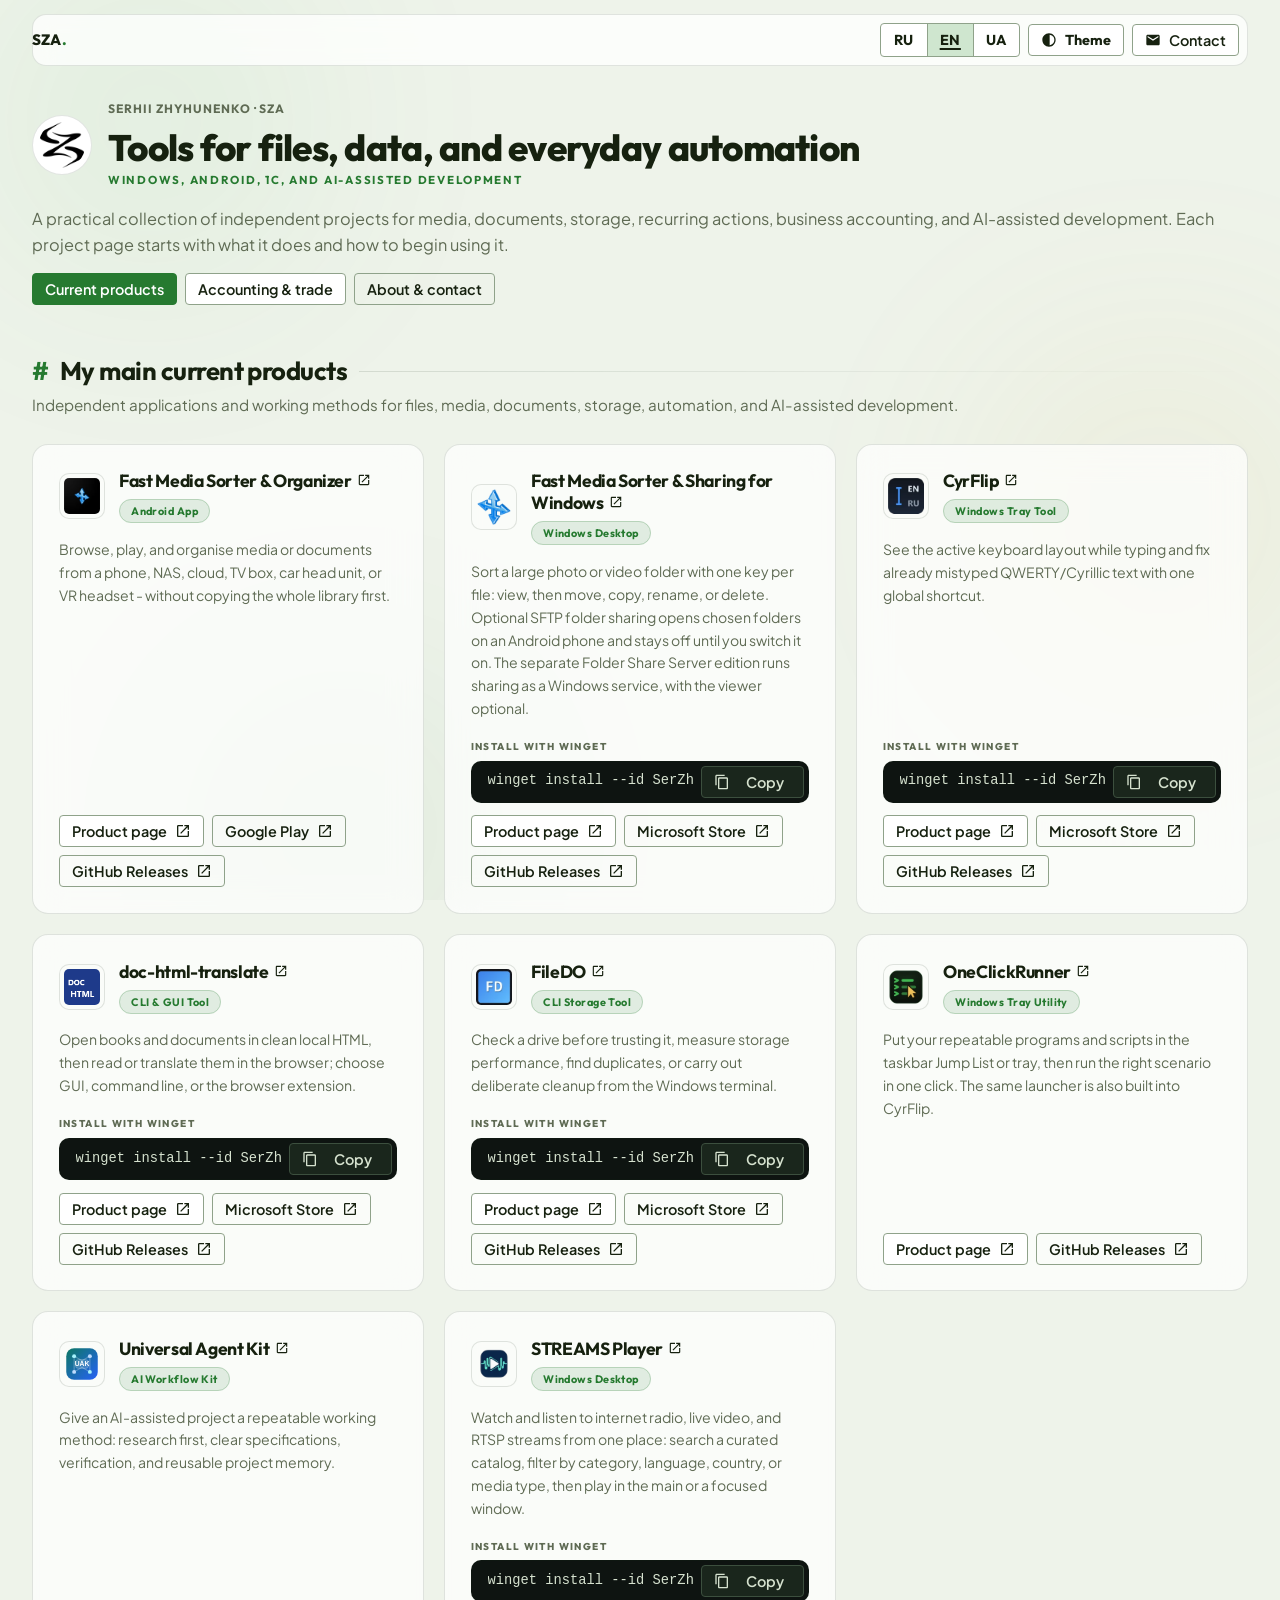
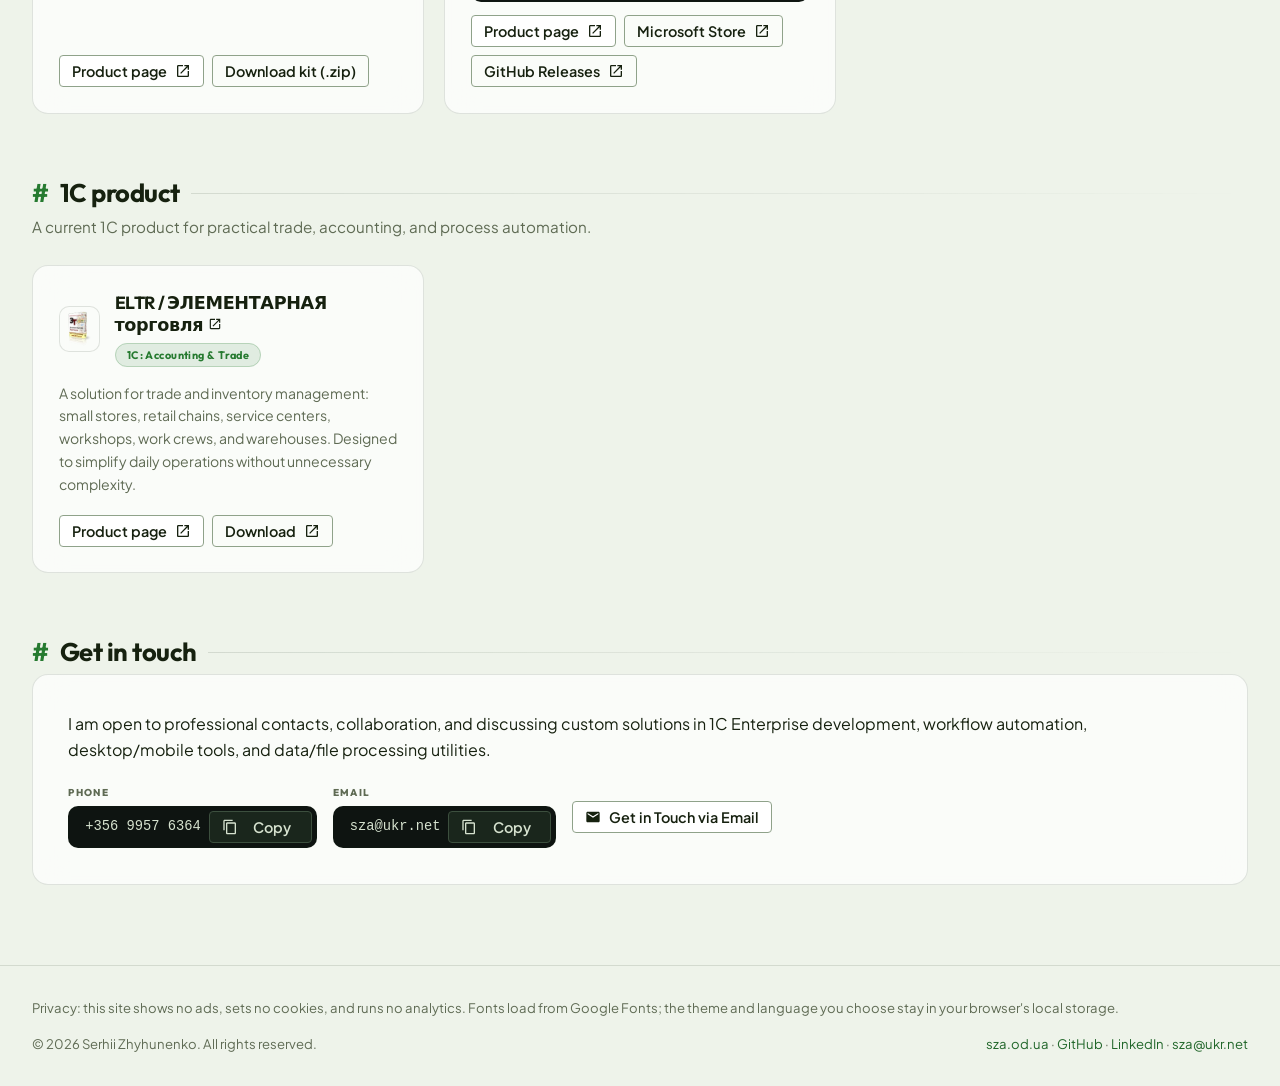
==== commit 78de3925: "Auto-publish portfolio: 11/10/2026 17:40:09.15" ====
--- a/index.html
+++ b/index.html
@@ -1,23 +1,23 @@
 <!DOCTYPE html>
-<html lang="en" data-theme="dark">
+<html lang="en" data-lang="en" data-theme="dark">
 <head>
+  <!-- Generated by tools/build-locales.ps1 from tools/hub/ - edit the source there and rebuild; never edit this file. -->
   <meta charset="UTF-8">
   <meta name="viewport" content="width=device-width, initial-scale=1.0">
   <meta name="theme-color" content="#0a0f0a">
-  <title data-i18n="title">Serhii Zhyhunenko (SZA) - Data Engineer, AI Agent Architect & 1C Developer</title>
+  <title>SZA - practical tools for files, data, and automation</title>
+  <meta name="description" content="Serhii Zhyhunenko (SZA): practical tools for files, data, and everyday automation. Explore current Windows, Android, 1C, and AI-assisted development projects.">
   <link rel="canonical" href="https://sza.od.ua/">
-  <meta name="description" content="Serhii Zhyhunenko (SZA) - Data Engineer (data warehousing, SQL, cloud), AI agent architect & operator, and 1C developer. Projects, GitHub repositories and contacts.">
-
-  <!-- Google AdSense site verification and loader; the publisher id must match ads.txt. -->
-  <script async src="https://pagead2.googlesyndication.com/pagead/js/adsbygoogle.js?client=ca-pub-3615067087450824"
-       crossorigin="anonymous"></script>
-
-  <!-- Open Graph / Twitter. English is the no-JavaScript fallback for crawlers; setLanguage()
-       updates the document metadata for the selected in-browser locale. -->
-  <meta property="og:type" content="profile">
+  <link rel="alternate" hreflang="en" href="https://sza.od.ua/">
+  <link rel="alternate" hreflang="uk" href="https://sza.od.ua/uk/">
+  <link rel="alternate" hreflang="ru" href="https://sza.od.ua/ru/">
+  <link rel="alternate" hreflang="x-default" href="https://sza.od.ua/">
+
+  <!-- Open Graph / Twitter: static per locale page, the same strings as the title and description above. -->
+  <meta property="og:type" content="website">
   <meta property="og:site_name" content="Serhii Zhyhunenko (SZA)">
-  <meta property="og:title" content="Serhii Zhyhunenko (SZA) - Data Engineer, AI Agent Architect &amp; 1C Developer">
-  <meta property="og:description" content="Serhii Zhyhunenko (SZA) - Data Engineer (data warehousing, SQL, cloud), AI agent architect &amp; operator, and 1C developer. Projects, GitHub repositories and contacts.">
+  <meta property="og:title" content="SZA - practical tools for files, data, and automation">
+  <meta property="og:description" content="Serhii Zhyhunenko (SZA): practical tools for files, data, and everyday automation. Explore current Windows, Android, 1C, and AI-assisted development projects.">
   <meta property="og:url" content="https://sza.od.ua/">
   <meta property="og:image" content="https://sza.od.ua/android-chrome-512x512.png">
   <meta property="og:image:type" content="image/png">
@@ -25,30 +25,128 @@
   <meta property="og:image:height" content="512">
   <meta property="og:image:alt" content="SZA logo">
   <meta property="og:locale" content="en_US">
+  <meta property="og:locale:alternate" content="uk_UA">
   <meta property="og:locale:alternate" content="ru_RU">
-  <meta property="og:locale:alternate" content="uk_UA">
   <!-- summary, not summary_large_image: the only real preview asset is a 512x512 square logo,
        and a wide card would crop it. Swap both lines together if a 1200x630 banner is ever drawn. -->
   <meta name="twitter:card" content="summary">
-  <meta name="twitter:title" content="Serhii Zhyhunenko (SZA) - Data Engineer, AI Agent Architect &amp; 1C Developer">
-  <meta name="twitter:description" content="Serhii Zhyhunenko (SZA) - Data Engineer (data warehousing, SQL, cloud), AI agent architect &amp; operator, and 1C developer. Projects, GitHub repositories and contacts.">
+  <meta name="twitter:title" content="SZA - practical tools for files, data, and automation">
+  <meta name="twitter:description" content="Serhii Zhyhunenko (SZA): practical tools for files, data, and everyday automation. Explore current Windows, Android, 1C, and AI-assisted development projects.">
   <meta name="twitter:image" content="https://sza.od.ua/android-chrome-512x512.png">
   <meta name="twitter:image:alt" content="SZA logo">
 
-  <!-- Structured data. Person, not SoftwareApplication: this page is a personal index of many
-       products, not the listing of one. Every value below is already visible on the page. -->
+  <!-- Structured data: one @graph - WebSite, this WebPage, the Person, and the ItemList of the product pages.
+       Each list item points at the product's own landing, which carries that product's SoftwareApplication. -->
   <script type="application/ld+json">
   {
     "@context": "https://schema.org",
-    "@type": "Person",
-    "name": "Serhii Zhyhunenko",
-    "alternateName": "SZA",
-    "url": "https://sza.od.ua/",
-    "image": "https://sza.od.ua/android-chrome-512x512.png",
-    "email": "mailto:sza@ukr.net",
-    "sameAs": [
-      "https://github.com/SerZhyAle",
-      "https://www.linkedin.com/in/serhii-zhyhunenko-a4600388/"
+    "@graph": [
+      {
+        "@type": "WebSite",
+        "@id": "https://sza.od.ua/#website",
+        "url": "https://sza.od.ua/",
+        "name": "Serhii Zhyhunenko (SZA)",
+        "inLanguage": [
+          "en",
+          "uk",
+          "ru"
+        ],
+        "publisher": {
+          "@id": "https://sza.od.ua/#person"
+        }
+      },
+      {
+        "@type": "WebPage",
+        "@id": "https://sza.od.ua/#webpage",
+        "url": "https://sza.od.ua/",
+        "name": "SZA - practical tools for files, data, and automation",
+        "description": "Serhii Zhyhunenko (SZA): practical tools for files, data, and everyday automation. Explore current Windows, Android, 1C, and AI-assisted development projects.",
+        "inLanguage": "en",
+        "isPartOf": {
+          "@id": "https://sza.od.ua/#website"
+        },
+        "about": {
+          "@id": "https://sza.od.ua/#person"
+        },
+        "mainEntity": {
+          "@id": "https://sza.od.ua/#products"
+        }
+      },
+      {
+        "@type": "Person",
+        "@id": "https://sza.od.ua/#person",
+        "name": "Serhii Zhyhunenko",
+        "alternateName": "SZA",
+        "url": "https://sza.od.ua/",
+        "image": "https://sza.od.ua/android-chrome-512x512.png",
+        "email": "mailto:sza@ukr.net",
+        "sameAs": [
+          "https://github.com/SerZhyAle",
+          "https://www.linkedin.com/in/serhii-zhyhunenko-a4600388/"
+        ]
+      },
+      {
+        "@type": "ItemList",
+        "@id": "https://sza.od.ua/#products",
+        "name": "My main current products",
+        "numberOfItems": 9,
+        "itemListElement": [
+          {
+            "@type": "ListItem",
+            "position": 1,
+            "name": "Fast Media Sorter & Organizer",
+            "url": "https://serzhyale.github.io/FastMediaSorter_mob_v2/"
+          },
+          {
+            "@type": "ListItem",
+            "position": 2,
+            "name": "Fast Media Sorter & Sharing for Windows",
+            "url": "https://serzhyale.github.io/FastMediaSorter_Lite/"
+          },
+          {
+            "@type": "ListItem",
+            "position": 3,
+            "name": "CyrFlip",
+            "url": "https://serzhyale.github.io/CyrFlip/"
+          },
+          {
+            "@type": "ListItem",
+            "position": 4,
+            "name": "doc-html-translate",
+            "url": "https://serzhyale.github.io/doc-html-translate/"
+          },
+          {
+            "@type": "ListItem",
+            "position": 5,
+            "name": "FileDO",
+            "url": "https://serzhyale.github.io/FileDO/"
+          },
+          {
+            "@type": "ListItem",
+            "position": 6,
+            "name": "OneClickRunner",
+            "url": "https://serzhyale.github.io/OneClickRunner/"
+          },
+          {
+            "@type": "ListItem",
+            "position": 7,
+            "name": "Universal Agent Kit",
+            "url": "https://serzhyale.github.io/universal-agent-kit/"
+          },
+          {
+            "@type": "ListItem",
+            "position": 8,
+            "name": "STREAMS Player",
+            "url": "https://serzhyale.github.io/StreamsPlayer/"
+          },
+          {
+            "@type": "ListItem",
+            "position": 9,
+            "name": "ELTR / ЭЛЕМЕНТАРНАЯ торговля",
+            "url": "https://eltr.od.ua/"
+          }
+        ]
+      }
     ]
   }
   </script>
@@ -60,17 +158,26 @@
   <link rel="apple-touch-icon" sizes="180x180" href="apple-touch-icon.png">
   <link rel="manifest" href="site.webmanifest">
 
-  <!-- Pre-paint: resolve theme + language before first paint (no flash) -->
+  <!-- Pre-paint: theme and input profile before first paint. The English root page also honours an explicit
+       language choice - a valid ?lang= / ?l= query or a stored sza-lang - by forwarding to /ru/ or /uk/
+       (PAGE-STYLE 3.7). It never forwards on navigator.language, so a crawler reads English here. -->
   <script>
   (function(){try{
-    var t=localStorage.getItem('sza-theme');
+    var d=document.documentElement,t=null;try{t=localStorage.getItem('sza-theme');}catch(e){}
     if(t!=='dark'&&t!=='light')t=matchMedia('(prefers-color-scheme: light)').matches?'light':'dark';
-    document.documentElement.setAttribute('data-theme',t);
-    var l=localStorage.getItem('sza-lang');
-    if(l==='uk')l='ua';
-    if(l!=='ru'&&l!=='en'&&l!=='ua'){var n=(navigator.language||'en').toLowerCase();l=n.indexOf('ru')==0?'ru':n.indexOf('uk')==0?'ua':'en';}
-    document.documentElement.setAttribute('data-lang',l);
-    document.documentElement.setAttribute('data-ui-profile',matchMedia('(pointer: coarse)').matches?'touch':'pointer');
+    d.setAttribute('data-theme',t);
+    d.setAttribute('data-ui-profile',matchMedia('(pointer: coarse)').matches?'touch':'pointer');
+    if(true){
+      var ok=['ru','en','uk','ua'],p=new URLSearchParams(location.search),q=(p.get('lang')||'').toLowerCase();
+      if(ok.indexOf(q)<0)q=(p.get('l')||'').toLowerCase();
+      if(ok.indexOf(q)<0)q='';
+      if(q==='uk')q='ua';
+      var l=q;if(!l)try{l=localStorage.getItem('sza-lang');}catch(e){}
+      if(l==='uk')l='ua';
+      if(q)try{localStorage.setItem('sza-lang',q);}catch(e){}
+      if(l==='ru'||l==='ua'){p.delete('lang');p.delete('l');var s=p.toString();
+        location.replace((l==='ru'?'ru/':'uk/')+(location.protocol==='file:'?'index.html':'')+(s?'?'+s:'')+location.hash);}
+    }
   }catch(e){}})();
   </script>
 
@@ -85,7 +192,9 @@
   <style>
     /* ---- hub-specific (built on the kit) ---- */
     /* put the extra width to use: 4-up project grid on large monitors */
-    @media(min-width:1360px){#github-projects .grid,.eltr-grid{grid-template-columns:repeat(4,1fr)}}
+    @media(min-width:1360px){#github-projects .grid,.eltr-grid{grid-template-columns:repeat(4,minmax(0,1fr))}}
+    /* a winget command in a copy box scrolls inside its card instead of widening the grid column */
+    .proj-foot .copybox{min-width:0}
     .hero{text-align:left;padding:1.2rem 0}
     .hero-id{display:flex;align-items:center;gap:1rem;margin-bottom:1rem}
     .hero-id .av-text{min-width:0}
@@ -109,8 +218,12 @@
     .proj-head{display:flex;gap:.9rem;align-items:center;margin-bottom:1rem}
     .proj-head img{width:46px;height:46px;object-fit:contain;border-radius:10px;background:rgba(255,255,255,.03);border:1px solid var(--border);padding:4px}
     .proj-title{font-family:var(--font-heading);font-weight:700;font-size:1.1rem;line-height:1.25;margin-bottom:.25rem}
+    .proj-title a{color:var(--text)}
+    .proj-title a:hover,.proj-title a:focus-visible{color:var(--acc-strong);text-decoration:underline}
+    .proj-title .gi-external{width:.8em;height:.8em;margin-left:.3em;vertical-align:baseline}
     .proj-desc{color:var(--muted);font-size:.88rem;flex-grow:1;margin-bottom:1.2rem}
-    .proj-foot{margin-top:auto}
+    .proj-foot{margin-top:auto;display:flex;flex-direction:column;gap:.8rem}
+    .proj-foot .cbx{min-width:0}
     .contact-card{text-align:left;padding:2.2rem}
     .contact-boxes{display:flex;flex-wrap:wrap;gap:1rem;justify-content:flex-start;align-items:center;margin:1.4rem 0 0}
     .contact-boxes .cbx{text-align:left}
@@ -126,13 +239,13 @@
   <!-- STICKY HEADER -->
   <header class="site-header">
     <span class="brand">SZA<span class="dot">.</span></span>
-    <div class="seg" role="group" aria-label="Language" data-i18n-aria="language-label">
-      <button type="button" data-lang="ru" onclick="setLanguage('ru')">RU</button>
-      <button type="button" data-lang="en" onclick="setLanguage('en')" aria-pressed="true">EN</button>
-      <button type="button" data-lang="ua" onclick="setLanguage('ua')">UA</button>
+    <div class="seg" role="group" aria-label="Language">
+      <button type="button" data-lang="ru" lang="ru" aria-pressed="false" onclick="goLanguage('ru')">RU</button>
+      <button type="button" data-lang="en" lang="en" aria-pressed="true" onclick="goLanguage('en')">EN</button>
+      <button type="button" data-lang="ua" lang="uk" aria-pressed="false" onclick="goLanguage('ua')">UA</button>
     </div>
-    <button type="button" class="theme-btn" id="themeBtn" aria-label="Switch to light theme" data-i18n-aria="theme-to-light" onclick="toggleTheme()"><span class="gi gi-theme" aria-hidden="true"></span><span data-i18n="theme-label">Theme</span></button>
-    <a class="btn" href="mailto:sza@ukr.net"><span class="gi gi-email" aria-hidden="true"></span><span data-i18n="hdr-cta">Contact</span></a>
+    <button type="button" class="theme-btn" id="themeBtn" aria-label="Switch to light theme" data-to-light="Switch to light theme" data-to-dark="Switch to dark theme" onclick="toggleTheme()"><span class="gi gi-theme" aria-hidden="true"></span><span>Theme</span></button>
+    <a class="btn" href="mailto:sza@ukr.net"><span class="gi gi-email" aria-hidden="true"></span><span>Contact</span></a>
   </header>
 
   <div class="container">
@@ -140,112 +253,139 @@
     <!-- HERO -->
     <header class="hero">
       <div class="hero-id">
-        <div class="avatar"><img src="assets/sz18_out_800x800_white_on_transp.png" alt="SZA logo"></div>
+        <div class="avatar"><img src="assets/sz18_out_800x800_white_on_transp.webp" alt="SZA logo" width="60" height="60"></div>
         <div class="av-text">
-          <span class="eyebrow" data-i18n="hero-author">Serhii Zhyhunenko · SZA</span>
-          <h1 data-i18n="hero-title">Tools for files, data, and everyday automation</h1>
-          <span class="kicker" data-i18n="hero-subtitle">Windows, Android, 1C, and AI-assisted development</span>
+          <span class="eyebrow">Serhii Zhyhunenko · SZA</span>
+          <h1>Tools for files, data, and everyday automation</h1>
+          <span class="kicker">Windows, Android, 1C, and AI-assisted development</span>
         </div>
       </div>
-      <p class="lead" data-i18n="hero-desc">A practical collection of independent projects: sort and play media, work with documents, check storage, automate repeated actions, organise business accounting, or build a disciplined workflow with AI agents. Open the project that matches the task in front of you.</p>
+      <p class="lead">A practical collection of independent projects for media, documents, storage, recurring actions, business accounting, and AI-assisted development. Each project page starts with what it does and how to begin using it.</p>
       <div class="button-group btn-row">
-        <a href="#github-projects" class="btn btn-primary" data-i18n="hero-primary">Main projects</a>
-        <a href="#1c-projects" class="btn" data-i18n="hero-1c">Accounting &amp; trade</a>
-        <a href="#contacts" class="btn btn-ghost" data-i18n="hero-contact">About &amp; contact</a>
+        <a href="#github-projects" class="btn btn-primary">Current products</a>
+        <a href="#1c-projects" class="btn">Accounting &amp; trade</a>
+        <a href="#contacts" class="btn btn-ghost">About &amp; contact</a>
       </div>
     </header>
 
-    <!-- GITHUB PROJECTS -->
+    <!-- PRODUCTS (cards rendered from tools/hub/products.json) -->
     <section class="section" id="github-projects">
-      <h2 class="section-title"><span class="h">#</span> <span data-i18n="projects-title">My main current products</span></h2>
-      <p class="section-desc" data-i18n="projects-desc">Independent applications and working methods for files, media, documents, storage, automation, and AI-assisted development.</p>
+      <h2 class="section-title"><span class="h" aria-hidden="true">#</span> <span>My main current products</span></h2>
+      <p class="section-desc">Independent applications and working methods for files, media, documents, storage, automation, and AI-assisted development.</p>
       <div class="grid">
-        <!-- 1 -->
-        <article class="card project-card">
-          <div class="proj-head">
-            <img src="assets/fms_mob.png" alt="FastMediaSorter v2 icon">
-            <div><div class="proj-title">Fast Media Sorter &amp; Organizer</div><span class="pill" data-i18n="gh-card-1-type">Android App</span></div>
-          </div>
-          <p class="proj-desc" data-i18n="gh-card-1-desc">Android application for batch sorting of photos, videos, audio, and documents. Supports local folders, SMB / SFTP / FTP network shares, and cloud storage (Dropbox, Google Drive, OneDrive).</p>
-          <div class="proj-foot btn-row">
-            <a href="https://serzhyale.github.io/FastMediaSorter_mob_v2/" class="btn" target="_blank" rel="noopener noreferrer"><span data-i18n="open-project">Open project</span><span class="gi gi-external" aria-hidden="true"></span><span class="sr">, <span data-i18n="ext-window">Open in new window</span></span></a>
-          </div>
-        </article>
-        <!-- 2 -->
-        <article class="card project-card">
-          <div class="proj-head">
-            <img src="assets/fms_lite.png" alt="Fast Media Sorter &amp; Sharing for Windows icon">
-            <div><div class="proj-title">Fast Media Sorter &amp; Sharing for Windows</div><span class="pill" data-i18n="gh-card-2-type">Windows Desktop</span></div>
-          </div>
-          <p class="proj-desc" data-i18n="gh-card-2-desc">Sort a large photo or video folder with one key per file: view, then move, copy, rename, or delete. Optional SFTP folder sharing opens chosen folders on an Android phone and stays off until you switch it on. The separate Folder Share Server edition runs sharing as a Windows service, with the viewer optional.</p>
-          <div class="proj-foot btn-row">
-            <a href="https://serzhyale.github.io/FastMediaSorter_Lite/" class="btn" target="_blank" rel="noopener noreferrer"><span data-i18n="open-project">Open project</span><span class="gi gi-external" aria-hidden="true"></span><span class="sr">, <span data-i18n="ext-window">Open in new window</span></span></a>
-          </div>
-        </article>
-        <!-- 3 -->
-        <article class="card project-card">
-          <div class="proj-head">
-            <img src="assets/cyrflip.png" alt="CyrFlip icon">
-            <div><div class="proj-title">CyrFlip</div><span class="pill" data-i18n="gh-card-3-type">Windows Tray Tool</span></div>
-          </div>
-          <p class="proj-desc" data-i18n="gh-card-3-desc">A lightweight Windows system tray utility that corrects text typed in the wrong keyboard layout (QWERTY &lt;-&gt; Cyrillic) with a global hotkey and active layout indicator.</p>
-          <div class="proj-foot btn-row">
-            <a href="https://serzhyale.github.io/CyrFlip/" class="btn" target="_blank" rel="noopener noreferrer"><span data-i18n="open-project">Open project</span><span class="gi gi-external" aria-hidden="true"></span><span class="sr">, <span data-i18n="ext-window">Open in new window</span></span></a>
-          </div>
-        </article>
-        <!-- 4 -->
-        <article class="card project-card">
-          <div class="proj-head">
-            <img src="assets/doc_translate.ico" alt="doc-html-translate icon">
-            <div><div class="proj-title">doc-html-translate</div><span class="pill" data-i18n="gh-card-4-type">CLI &amp; GUI Tool</span></div>
-          </div>
-          <p class="proj-desc" data-i18n="gh-card-4-desc">Converter for Windows: EPUB, PDF, MOBI, AZW3, FB2, RTF, TXT, and Markdown to local HTML with optional automatic ebook translation via Google Translate API or local Ollama LLMs.</p>
-          <div class="proj-foot btn-row">
-            <a href="https://serzhyale.github.io/doc-html-translate/" class="btn" target="_blank" rel="noopener noreferrer"><span data-i18n="open-project">Open project</span><span class="gi gi-external" aria-hidden="true"></span><span class="sr">, <span data-i18n="ext-window">Open in new window</span></span></a>
-          </div>
-        </article>
-        <!-- 5 -->
-        <article class="card project-card">
-          <div class="proj-head">
-            <img src="assets/filedo.png" alt="FileDO icon">
-            <div><div class="proj-title">FileDO</div><span class="pill" data-i18n="gh-card-5-type">CLI Storage Tool</span></div>
-          </div>
-          <p class="proj-desc" data-i18n="gh-card-5-desc">Windows CLI utility for drive benchmarking, fake-capacity detection, secure data wiping (secure wipe), and duplicate file analysis/management.</p>
-          <div class="proj-foot btn-row">
-            <a href="https://serzhyale.github.io/FileDO/" class="btn" target="_blank" rel="noopener noreferrer"><span data-i18n="open-project">Open project</span><span class="gi gi-external" aria-hidden="true"></span><span class="sr">, <span data-i18n="ext-window">Open in new window</span></span></a>
-          </div>
-        </article>
-        <!-- 6 -->
-        <article class="card project-card">
-          <div class="proj-head">
-            <img src="assets/oneclickrunner.png" alt="OneClickRunner icon">
-            <div><div class="proj-title">OneClickRunner</div><span class="pill" data-i18n="gh-card-6-type">Windows Tray Utility</span></div>
-          </div>
-          <p class="proj-desc" data-i18n="gh-card-6-desc">Windows system tray application to instantly run frequently used software, console scripts, automation commands, and tasks in a single click.</p>
-          <div class="proj-foot btn-row">
-            <a href="https://serzhyale.github.io/OneClickRunner/" class="btn" target="_blank" rel="noopener noreferrer"><span data-i18n="open-project">Open project</span><span class="gi gi-external" aria-hidden="true"></span><span class="sr">, <span data-i18n="ext-window">Open in new window</span></span></a>
-          </div>
-        </article>
-        <!-- 7 -->
-        <article class="card project-card">
-          <div class="proj-head">
-            <img src="assets/universal_agent_kit.svg" alt="Universal Agent Kit icon">
-            <div><div class="proj-title">Universal Agent Kit</div><span class="pill" data-i18n="gh-card-7-type">AI Workflow Kit</span></div>
-          </div>
-          <p class="proj-desc" data-i18n="gh-card-7-desc">Portable, stack-agnostic kit for AI-assisted development: rules, skills, roles, a spec lifecycle, and persistent memory for agent-driven work in git repositories.</p>
-          <div class="proj-foot btn-row">
-            <a href="https://serzhyale.github.io/universal-agent-kit/" class="btn" target="_blank" rel="noopener noreferrer"><span data-i18n="open-project">Open project</span><span class="gi gi-external" aria-hidden="true"></span><span class="sr">, <span data-i18n="ext-window">Open in new window</span></span></a>
-          </div>
-        </article>
-        <!-- 8 -->
-        <article class="card project-card">
-          <div class="proj-head">
-            <img src="assets/streamsplayer.png" alt="STREAMS Player icon">
-            <div><div class="proj-title">STREAMS Player</div><span class="pill" data-i18n="gh-card-8-type">Windows Desktop</span></div>
-          </div>
-          <p class="proj-desc" data-i18n="gh-card-8-desc">Windows player for internet radio, live video, and RTSP channels: browse a curated catalog, filter by category, language, country, or media type, then play in the main or a focused window.</p>
-          <div class="proj-foot btn-row">
-            <a href="https://serzhyale.github.io/StreamsPlayer/" class="btn" target="_blank" rel="noopener noreferrer"><span data-i18n="open-project">Open project</span><span class="gi gi-external" aria-hidden="true"></span><span class="sr">, <span data-i18n="ext-window">Open in new window</span></span></a>
+        <article class="card project-card">
+          <div class="proj-head">
+            <img src="assets/fms_mob.webp" alt="Fast Media Sorter &amp; Organizer icon" width="46" height="46" loading="lazy" decoding="async">
+            <div><h3 class="proj-title"><a href="https://serzhyale.github.io/FastMediaSorter_mob_v2/" target="_blank" rel="noopener">Fast Media Sorter &amp; Organizer<span class="gi gi-external" aria-hidden="true"></span><span class="sr">, Open in new window</span></a></h3><span class="pill">Android App</span></div>
+          </div>
+          <p class="proj-desc">Browse, play, and organise media or documents from a phone, NAS, cloud, TV box, car head unit, or VR headset - without copying the whole library first.</p>
+          <div class="proj-foot">
+            <div class="btn-row">
+              <a href="https://serzhyale.github.io/FastMediaSorter_mob_v2/" class="btn" target="_blank" rel="noopener noreferrer"><span>Product page</span><span class="sr"> - Fast Media Sorter &amp; Organizer</span><span class="gi gi-external" aria-hidden="true"></span><span class="sr">, Open in new window</span></a>
+              <a href="https://play.google.com/store/apps/details?id=com.sza.fastmediasorter" class="btn btn-ghost" target="_blank" rel="noopener noreferrer"><span>Google Play</span><span class="sr"> - Fast Media Sorter &amp; Organizer</span><span class="gi gi-external" aria-hidden="true"></span><span class="sr">, Open in new window</span></a>
+              <a href="https://github.com/SerZhyAle/FastMediaSorter_mob_v2/releases/latest" class="btn btn-ghost" target="_blank" rel="noopener noreferrer"><span>GitHub Releases</span><span class="sr"> - Fast Media Sorter &amp; Organizer</span><span class="gi gi-external" aria-hidden="true"></span><span class="sr">, Open in new window</span></a>
+            </div>
+          </div>
+        </article>
+        <article class="card project-card">
+          <div class="proj-head">
+            <img src="assets/fms_lite.webp" alt="Fast Media Sorter &amp; Sharing for Windows icon" width="46" height="46" loading="lazy" decoding="async">
+            <div><h3 class="proj-title"><a href="https://serzhyale.github.io/FastMediaSorter_Lite/" target="_blank" rel="noopener">Fast Media Sorter &amp; Sharing for Windows<span class="gi gi-external" aria-hidden="true"></span><span class="sr">, Open in new window</span></a></h3><span class="pill">Windows Desktop</span></div>
+          </div>
+          <p class="proj-desc">Sort a large photo or video folder with one key per file: view, then move, copy, rename, or delete. Optional SFTP folder sharing opens chosen folders on an Android phone and stays off until you switch it on. The separate Folder Share Server edition runs sharing as a Windows service, with the viewer optional.</p>
+          <div class="proj-foot">
+            <div class="cbx"><span class="cbx-label" id="wg-fms-windows">Install with winget</span><div class="copybox"><span class="cb-text">winget install --id SerZhyAle.FastMediaSorter -e</span><button type="button" class="copy" aria-describedby="wg-fms-windows" data-copy="winget install --id SerZhyAle.FastMediaSorter -e"><span class="gi gi-copy" aria-hidden="true"></span><span class="cl"><span class="cl-idle">Copy</span><span class="cl-done">Copied</span></span></button></div></div>
+            <div class="btn-row">
+              <a href="https://serzhyale.github.io/FastMediaSorter_Lite/" class="btn" target="_blank" rel="noopener noreferrer"><span>Product page</span><span class="sr"> - Fast Media Sorter &amp; Sharing for Windows</span><span class="gi gi-external" aria-hidden="true"></span><span class="sr">, Open in new window</span></a>
+              <a href="https://apps.microsoft.com/detail/9N59Z73WZ53C" class="btn btn-ghost" target="_blank" rel="noopener noreferrer"><span>Microsoft Store</span><span class="sr"> - Fast Media Sorter &amp; Sharing for Windows</span><span class="gi gi-external" aria-hidden="true"></span><span class="sr">, Open in new window</span></a>
+              <a href="https://github.com/SerZhyAle/FastMediaSorter_Lite/releases/latest" class="btn btn-ghost" target="_blank" rel="noopener noreferrer"><span>GitHub Releases</span><span class="sr"> - Fast Media Sorter &amp; Sharing for Windows</span><span class="gi gi-external" aria-hidden="true"></span><span class="sr">, Open in new window</span></a>
+            </div>
+          </div>
+        </article>
+        <article class="card project-card">
+          <div class="proj-head">
+            <img src="assets/cyrflip.webp" alt="CyrFlip icon" width="46" height="46" loading="lazy" decoding="async">
+            <div><h3 class="proj-title"><a href="https://serzhyale.github.io/CyrFlip/" target="_blank" rel="noopener">CyrFlip<span class="gi gi-external" aria-hidden="true"></span><span class="sr">, Open in new window</span></a></h3><span class="pill">Windows Tray Tool</span></div>
+          </div>
+          <p class="proj-desc">See the active keyboard layout while typing and fix already mistyped QWERTY/Cyrillic text with one global shortcut.</p>
+          <div class="proj-foot">
+            <div class="cbx"><span class="cbx-label" id="wg-cyrflip">Install with winget</span><div class="copybox"><span class="cb-text">winget install --id SerZhyAle.CyrFlip -e</span><button type="button" class="copy" aria-describedby="wg-cyrflip" data-copy="winget install --id SerZhyAle.CyrFlip -e"><span class="gi gi-copy" aria-hidden="true"></span><span class="cl"><span class="cl-idle">Copy</span><span class="cl-done">Copied</span></span></button></div></div>
+            <div class="btn-row">
+              <a href="https://serzhyale.github.io/CyrFlip/" class="btn" target="_blank" rel="noopener noreferrer"><span>Product page</span><span class="sr"> - CyrFlip</span><span class="gi gi-external" aria-hidden="true"></span><span class="sr">, Open in new window</span></a>
+              <a href="https://apps.microsoft.com/detail/9NB4W41NGQJ4" class="btn btn-ghost" target="_blank" rel="noopener noreferrer"><span>Microsoft Store</span><span class="sr"> - CyrFlip</span><span class="gi gi-external" aria-hidden="true"></span><span class="sr">, Open in new window</span></a>
+              <a href="https://github.com/SerZhyAle/CyrFlip/releases/latest" class="btn btn-ghost" target="_blank" rel="noopener noreferrer"><span>GitHub Releases</span><span class="sr"> - CyrFlip</span><span class="gi gi-external" aria-hidden="true"></span><span class="sr">, Open in new window</span></a>
+            </div>
+          </div>
+        </article>
+        <article class="card project-card">
+          <div class="proj-head">
+            <img src="assets/doc_translate.ico" alt="doc-html-translate icon" width="46" height="46" loading="lazy" decoding="async">
+            <div><h3 class="proj-title"><a href="https://serzhyale.github.io/doc-html-translate/" target="_blank" rel="noopener">doc-html-translate<span class="gi gi-external" aria-hidden="true"></span><span class="sr">, Open in new window</span></a></h3><span class="pill">CLI &amp; GUI Tool</span></div>
+          </div>
+          <p class="proj-desc">Open books and documents in clean local HTML, then read or translate them in the browser; choose GUI, command line, or the browser extension.</p>
+          <div class="proj-foot">
+            <div class="cbx"><span class="cbx-label" id="wg-doc-html-translate">Install with winget</span><div class="copybox"><span class="cb-text">winget install --id SerZhyAle.DocHtmlTranslate -e</span><button type="button" class="copy" aria-describedby="wg-doc-html-translate" data-copy="winget install --id SerZhyAle.DocHtmlTranslate -e"><span class="gi gi-copy" aria-hidden="true"></span><span class="cl"><span class="cl-idle">Copy</span><span class="cl-done">Copied</span></span></button></div></div>
+            <div class="btn-row">
+              <a href="https://serzhyale.github.io/doc-html-translate/" class="btn" target="_blank" rel="noopener noreferrer"><span>Product page</span><span class="sr"> - doc-html-translate</span><span class="gi gi-external" aria-hidden="true"></span><span class="sr">, Open in new window</span></a>
+              <a href="https://apps.microsoft.com/detail/9PMHSWQPR6V1" class="btn btn-ghost" target="_blank" rel="noopener noreferrer"><span>Microsoft Store</span><span class="sr"> - doc-html-translate</span><span class="gi gi-external" aria-hidden="true"></span><span class="sr">, Open in new window</span></a>
+              <a href="https://github.com/SerZhyAle/doc-html-translate/releases/latest" class="btn btn-ghost" target="_blank" rel="noopener noreferrer"><span>GitHub Releases</span><span class="sr"> - doc-html-translate</span><span class="gi gi-external" aria-hidden="true"></span><span class="sr">, Open in new window</span></a>
+            </div>
+          </div>
+        </article>
+        <article class="card project-card">
+          <div class="proj-head">
+            <img src="assets/filedo.webp" alt="FileDO icon" width="46" height="46" loading="lazy" decoding="async">
+            <div><h3 class="proj-title"><a href="https://serzhyale.github.io/FileDO/" target="_blank" rel="noopener">FileDO<span class="gi gi-external" aria-hidden="true"></span><span class="sr">, Open in new window</span></a></h3><span class="pill">CLI Storage Tool</span></div>
+          </div>
+          <p class="proj-desc">Check a drive before trusting it, measure storage performance, find duplicates, or carry out deliberate cleanup from the Windows terminal.</p>
+          <div class="proj-foot">
+            <div class="cbx"><span class="cbx-label" id="wg-filedo">Install with winget</span><div class="copybox"><span class="cb-text">winget install --id SerZhyAle.FileDO -e</span><button type="button" class="copy" aria-describedby="wg-filedo" data-copy="winget install --id SerZhyAle.FileDO -e"><span class="gi gi-copy" aria-hidden="true"></span><span class="cl"><span class="cl-idle">Copy</span><span class="cl-done">Copied</span></span></button></div></div>
+            <div class="btn-row">
+              <a href="https://serzhyale.github.io/FileDO/" class="btn" target="_blank" rel="noopener noreferrer"><span>Product page</span><span class="sr"> - FileDO</span><span class="gi gi-external" aria-hidden="true"></span><span class="sr">, Open in new window</span></a>
+              <a href="https://apps.microsoft.com/detail/9PH1LPCMRG83" class="btn btn-ghost" target="_blank" rel="noopener noreferrer"><span>Microsoft Store</span><span class="sr"> - FileDO</span><span class="gi gi-external" aria-hidden="true"></span><span class="sr">, Open in new window</span></a>
+              <a href="https://github.com/SerZhyAle/FileDO/releases/latest" class="btn btn-ghost" target="_blank" rel="noopener noreferrer"><span>GitHub Releases</span><span class="sr"> - FileDO</span><span class="gi gi-external" aria-hidden="true"></span><span class="sr">, Open in new window</span></a>
+            </div>
+          </div>
+        </article>
+        <article class="card project-card">
+          <div class="proj-head">
+            <img src="assets/oneclickrunner.webp" alt="OneClickRunner icon" width="46" height="46" loading="lazy" decoding="async">
+            <div><h3 class="proj-title"><a href="https://serzhyale.github.io/OneClickRunner/" target="_blank" rel="noopener">OneClickRunner<span class="gi gi-external" aria-hidden="true"></span><span class="sr">, Open in new window</span></a></h3><span class="pill">Windows Tray Utility</span></div>
+          </div>
+          <p class="proj-desc">Put your repeatable programs and scripts in the taskbar Jump List or tray, then run the right scenario in one click. The same launcher is also built into CyrFlip.</p>
+          <div class="proj-foot">
+            <div class="btn-row">
+              <a href="https://serzhyale.github.io/OneClickRunner/" class="btn" target="_blank" rel="noopener noreferrer"><span>Product page</span><span class="sr"> - OneClickRunner</span><span class="gi gi-external" aria-hidden="true"></span><span class="sr">, Open in new window</span></a>
+              <a href="https://github.com/SerZhyAle/OneClickRunner/releases/latest" class="btn btn-ghost" target="_blank" rel="noopener noreferrer"><span>GitHub Releases</span><span class="sr"> - OneClickRunner</span><span class="gi gi-external" aria-hidden="true"></span><span class="sr">, Open in new window</span></a>
+            </div>
+          </div>
+        </article>
+        <article class="card project-card">
+          <div class="proj-head">
+            <img src="assets/universal_agent_kit.svg" alt="Universal Agent Kit icon" width="46" height="46" loading="lazy" decoding="async">
+            <div><h3 class="proj-title"><a href="https://serzhyale.github.io/universal-agent-kit/" target="_blank" rel="noopener">Universal Agent Kit<span class="gi gi-external" aria-hidden="true"></span><span class="sr">, Open in new window</span></a></h3><span class="pill">AI Workflow Kit</span></div>
+          </div>
+          <p class="proj-desc">Give an AI-assisted project a repeatable working method: research first, clear specifications, verification, and reusable project memory.</p>
+          <div class="proj-foot">
+            <div class="btn-row">
+              <a href="https://serzhyale.github.io/universal-agent-kit/" class="btn" target="_blank" rel="noopener noreferrer"><span>Product page</span><span class="sr"> - Universal Agent Kit</span><span class="gi gi-external" aria-hidden="true"></span><span class="sr">, Open in new window</span></a>
+              <a href="https://serzhyale.github.io/universal-agent-kit/universal-agent-kit.zip" class="btn btn-ghost"><span>Download kit (.zip)</span><span class="sr"> - Universal Agent Kit</span></a>
+            </div>
+          </div>
+        </article>
+        <article class="card project-card">
+          <div class="proj-head">
+            <img src="assets/streamsplayer.webp" alt="STREAMS Player icon" width="46" height="46" loading="lazy" decoding="async">
+            <div><h3 class="proj-title"><a href="https://serzhyale.github.io/StreamsPlayer/" target="_blank" rel="noopener">STREAMS Player<span class="gi gi-external" aria-hidden="true"></span><span class="sr">, Open in new window</span></a></h3><span class="pill">Windows Desktop</span></div>
+          </div>
+          <p class="proj-desc">Watch and listen to internet radio, live video, and RTSP streams from one place: search a curated catalog, filter by category, language, country, or media type, then play in the main or a focused window.</p>
+          <div class="proj-foot">
+            <div class="cbx"><span class="cbx-label" id="wg-streams-player">Install with winget</span><div class="copybox"><span class="cb-text">winget install --id SerZhyAle.StreamsPlayer -e</span><button type="button" class="copy" aria-describedby="wg-streams-player" data-copy="winget install --id SerZhyAle.StreamsPlayer -e"><span class="gi gi-copy" aria-hidden="true"></span><span class="cl"><span class="cl-idle">Copy</span><span class="cl-done">Copied</span></span></button></div></div>
+            <div class="btn-row">
+              <a href="https://serzhyale.github.io/StreamsPlayer/" class="btn" target="_blank" rel="noopener noreferrer"><span>Product page</span><span class="sr"> - STREAMS Player</span><span class="gi gi-external" aria-hidden="true"></span><span class="sr">, Open in new window</span></a>
+              <a href="https://apps.microsoft.com/detail/9NBTD5SXB8TB" class="btn btn-ghost" target="_blank" rel="noopener noreferrer"><span>Microsoft Store</span><span class="sr"> - STREAMS Player</span><span class="gi gi-external" aria-hidden="true"></span><span class="sr">, Open in new window</span></a>
+              <a href="https://github.com/SerZhyAle/StreamsPlayer/releases/latest" class="btn btn-ghost" target="_blank" rel="noopener noreferrer"><span>GitHub Releases</span><span class="sr"> - STREAMS Player</span><span class="gi gi-external" aria-hidden="true"></span><span class="sr">, Open in new window</span></a>
+            </div>
           </div>
         </article>
       </div>
@@ -253,17 +393,20 @@
 
     <!-- 1C / ELTR -->
     <section class="section" id="1c-projects">
-      <h2 class="section-title"><span class="h">#</span> <span data-i18n="sec-1c-title">1C product</span></h2>
-      <p class="section-desc" data-i18n="sec-1c-desc">A current 1C product for practical trade, accounting, and process automation.</p>
+      <h2 class="section-title"><span class="h" aria-hidden="true">#</span> <span>1C product</span></h2>
+      <p class="section-desc">A current 1C product for practical trade, accounting, and process automation.</p>
       <div class="grid eltr-grid">
         <article class="card project-card">
           <div class="proj-head">
-            <img src="assets/eltr.png" alt="ELTR / Элементарная Торговля">
-            <div><div class="proj-title" data-i18n="eltr-title">ELTR / ЭЛЕМЕНТАРНАЯ торговля</div><span class="pill" data-i18n="eltr-badge-1">1C: Accounting &amp; Trade</span></div>
-          </div>
-          <p class="proj-desc" data-i18n="eltr-desc">Accounting and trade management for small stores, service businesses, workshops, crews, and warehouses.</p>
-          <div class="proj-foot btn-row">
-            <a href="https://eltr.od.ua/" class="btn" target="_blank" rel="noopener noreferrer"><span data-i18n="open-project">Open project</span><span class="gi gi-external" aria-hidden="true"></span><span class="sr">, <span data-i18n="ext-window">Open in new window</span></span></a>
+            <img src="assets/eltr.webp" alt="ELTR / Элементарная Торговля" width="46" height="46" loading="lazy" decoding="async">
+            <div><h3 class="proj-title"><a href="https://eltr.od.ua/" target="_blank" rel="noopener">ELTR / ЭЛЕМЕНТАРНАЯ торговля<span class="gi gi-external" aria-hidden="true"></span><span class="sr">, Open in new window</span></a></h3><span class="pill">1C: Accounting &amp; Trade</span></div>
+          </div>
+          <p class="proj-desc">A solution for trade and inventory management: small stores, retail chains, service centers, workshops, work crews, and warehouses. Designed to simplify daily operations without unnecessary complexity.</p>
+          <div class="proj-foot">
+            <div class="btn-row">
+              <a href="https://eltr.od.ua/" class="btn" target="_blank" rel="noopener noreferrer"><span>Product page</span><span class="sr"> - ELTR / ЭЛЕМЕНТАРНАЯ торговля</span><span class="gi gi-external" aria-hidden="true"></span><span class="sr">, Open in new window</span></a>
+              <a href="https://eltr.od.ua/site/elementarytrade/skacat" class="btn btn-ghost" target="_blank" rel="noopener noreferrer"><span>Download</span><span class="sr"> - ELTR / ЭЛЕМЕНТАРНАЯ торговля</span><span class="gi gi-external" aria-hidden="true"></span><span class="sr">, Open in new window</span></a>
+            </div>
           </div>
         </article>
       </div>
@@ -271,20 +414,20 @@
 
     <!-- CONTACT -->
     <section class="section" id="contacts">
-      <h2 class="section-title"><span class="h">#</span> <span data-i18n="contacts-title">Get in touch</span></h2>
+      <h2 class="section-title"><span class="h" aria-hidden="true">#</span> <span>Get in touch</span></h2>
       <div class="card contact-card">
-        <p class="lead" data-i18n="contacts-text">I am open to professional contacts, collaboration, and discussing custom solutions in 1C Enterprise development, workflow automation, desktop/mobile tools, and data/file processing utilities.</p>
+        <p class="lead">I am open to professional contacts, collaboration, and discussing custom solutions in 1C Enterprise development, workflow automation, desktop/mobile tools, and data/file processing utilities.</p>
         <div class="contact-boxes">
           <div class="cbx">
-            <span class="cbx-label" id="lbl-phone" data-i18n="phone-label">Phone</span>
-            <div class="copybox"><span class="cb-text">+356 9957 6364</span><button type="button" class="copy" aria-describedby="lbl-phone" data-copy="+356 9957 6364"><span class="gi gi-copy" aria-hidden="true"></span><span class="cl"><span class="cl-idle" data-i18n="copy">Copy</span><span class="cl-done" data-i18n="copied">Copied</span></span></button></div>
+            <span class="cbx-label" id="lbl-phone">Phone</span>
+            <div class="copybox"><span class="cb-text">+356 9957 6364</span><button type="button" class="copy" aria-describedby="lbl-phone" data-copy="+356 9957 6364"><span class="gi gi-copy" aria-hidden="true"></span><span class="cl"><span class="cl-idle">Copy</span><span class="cl-done">Copied</span></span></button></div>
           </div>
           <div class="cbx">
-            <span class="cbx-label" id="lbl-email" data-i18n="email-label">Email</span>
-            <div class="copybox"><span class="cb-text">sza@ukr.net</span><button type="button" class="copy" aria-describedby="lbl-email" data-copy="sza@ukr.net"><span class="gi gi-copy" aria-hidden="true"></span><span class="cl"><span class="cl-idle" data-i18n="copy">Copy</span><span class="cl-done" data-i18n="copied">Copied</span></span></button></div>
+            <span class="cbx-label" id="lbl-email">Email</span>
+            <div class="copybox"><span class="cb-text">sza@ukr.net</span><button type="button" class="copy" aria-describedby="lbl-email" data-copy="sza@ukr.net"><span class="gi gi-copy" aria-hidden="true"></span><span class="cl"><span class="cl-idle">Copy</span><span class="cl-done">Copied</span></span></button></div>
           </div>
           <a href="mailto:sza@ukr.net" class="btn">
-            <span class="gi gi-email" aria-hidden="true"></span><span data-i18n="contacts-btn">Get in Touch via Email</span>
+            <span class="gi gi-email" aria-hidden="true"></span><span>Get in Touch via Email</span>
           </a>
         </div>
       </div>
@@ -292,161 +435,29 @@
 
   </div>
 
-  <!-- FOOTER: MORE TOOLS BY SZA -->
+  <!-- FOOTER -->
   <footer class="site-footer">
     <div class="container">
-      <p class="privacy-note" data-i18n="privacy-note">Privacy: this site loads Google AdSense scripts by default, which may set cookies and transmit browser data to Google for ad delivery.</p>
+      <p class="privacy-note">Privacy: this site shows no ads, sets no cookies, and runs no analytics. Fonts load from Google Fonts; the theme and language you choose stay in your browser's local storage.</p>
       <div class="footer-bottom">
-        <span>&copy; 2026 Serhii Zhyhunenko. <span data-i18n="footer-copyright">All rights reserved.</span></span>
+        <span>&copy; 2026 Serhii Zhyhunenko. <span>All rights reserved.</span></span>
         <span><a href="https://sza.od.ua">sza.od.ua</a> · <a href="https://github.com/SerZhyAle" target="_blank" rel="noopener noreferrer">GitHub</a> · <a href="https://www.linkedin.com/in/serhii-zhyhunenko-a4600388/" target="_blank" rel="noopener noreferrer">LinkedIn</a> · <a href="mailto:sza@ukr.net">sza@ukr.net</a></span>
       </div>
     </div>
   </footer>
 
-  <button type="button" class="to-top" id="toTop" aria-label="Scroll to top" title="Scroll to top" data-i18n-aria="scroll-top" data-i18n-title="scroll-top" onclick="window.scrollTo({top:0,behavior:'smooth'})"><span class="gi gi-top" aria-hidden="true"></span></button>
+  <button type="button" class="to-top" id="toTop" aria-label="Scroll to top" title="Scroll to top" onclick="window.scrollTo({top:0,behavior:'smooth'})"><span class="gi gi-top" aria-hidden="true"></span></button>
   <span class="sr" role="status" aria-live="polite" id="copyStatus"></span>
 
   <script>
-    const i18n = {
-      en: {
-        "title":"SZA - practical tools for files, data, and automation",
-        "meta-description":"Serhii Zhyhunenko (SZA): practical tools for files, data, and everyday automation. Explore current Windows, Android, 1C, and AI-assisted development projects.",
-        "meta-locale":"en_US",
-        "language-label":"Language","theme-label":"Theme","theme-to-light":"Switch to light theme","theme-to-dark":"Switch to dark theme","scroll-top":"Scroll to top",
-        "hdr-cta":"Contact",
-        "hero-author":"Serhii Zhyhunenko · SZA",
-        "hero-title":"Tools for files, data, and everyday automation",
-        "hero-subtitle":"Windows, Android, 1C, and AI-assisted development",
-        "hero-desc":"A practical collection of independent projects for media, documents, storage, recurring actions, business accounting, and AI-assisted development. Each project page starts with what it does and how to begin using it.",
-        "hero-primary":"Current products","hero-1c":"Accounting & trade","hero-contact":"About & contact",
-        "open-project":"Open project","ext-window":"Open in new window",
-        "projects-title":"My main current products",
-        "projects-desc":"Independent applications and working methods for files, media, documents, storage, automation, and AI-assisted development.",
-        "gh-card-1-type":"Android App",
-        "gh-card-1-desc":"Browse, play, and organise media or documents from a phone, NAS, cloud, TV box, car head unit, or VR headset - without copying the whole library first.",
-        "gh-card-2-type":"Windows Desktop",
-        "gh-card-2-desc":"Sort a large photo or video folder with one key per file: view, then move, copy, rename, or delete. Optional SFTP folder sharing opens chosen folders on an Android phone and stays off until you switch it on. The separate Folder Share Server edition runs sharing as a Windows service, with the viewer optional.",
-        "gh-card-3-type":"Windows Tray Tool",
-        "gh-card-3-desc":"See the active keyboard layout while typing and fix already mistyped QWERTY/Cyrillic text with one global shortcut.",
-        "gh-card-4-type":"CLI & GUI Tool",
-        "gh-card-4-desc":"Open books and documents in clean local HTML, then read or translate them in the browser; choose GUI, command line, or the browser extension.",
-        "gh-card-5-type":"CLI Storage Tool",
-        "gh-card-5-desc":"Check a drive before trusting it, measure storage performance, find duplicates, or carry out deliberate cleanup from the Windows terminal.",
-        "gh-card-6-type":"Windows Tray Utility",
-        "gh-card-6-desc":"Put your repeatable programs and scripts in the taskbar Jump List or tray, then run the right scenario in one click.",
-        "gh-card-7-type":"AI Workflow Kit",
-        "gh-card-7-desc":"Give an AI-assisted project a repeatable working method: research first, clear specifications, verification, and reusable project memory.",
-        "gh-card-8-type":"Windows Desktop",
-        "gh-card-8-desc":"Watch and listen to internet radio, live video, and RTSP streams from one place: search a curated catalog, filter by category, language, country, or media type, then play in the main or a focused window.",
-        "sec-1c-title":"1C product",
-        "sec-1c-desc":"A current 1C product for practical trade, accounting, and process automation.",
-        "eltr-badge-1":"1C: Accounting & Trade",
-        "eltr-title":"ELTR / ЭЛЕМЕНТАРНАЯ торговля",
-        "eltr-desc":"A solution for trade and inventory management: small stores, retail chains, service centers, workshops, work crews, and warehouses. Designed to simplify daily operations without unnecessary complexity.",
-        "eltr-btn":"Go to ELTR.od.ua",
-        "contacts-title":"Get in touch",
-        "contacts-text":"I am open to professional contacts, collaboration, and discussing custom solutions in 1C Enterprise development, workflow automation, desktop/mobile tools, and data/file processing utilities.",
-        "phone-label":"Phone","email-label":"Email","copy":"Copy","copied":"Copied",
-        "contacts-btn":"Get in Touch via Email",
-        "footer-copyright":"All rights reserved.",
-        "privacy-note":"Privacy: this site loads Google AdSense scripts by default, which may set cookies and transmit browser data to Google for ad delivery."
-      },
-      ru: {
-        "title":"SZA - практические инструменты для файлов, данных и автоматизации",
-        "meta-description":"Сергей Жигуненко (SZA): практические инструменты для файлов, данных и повседневной автоматизации. Посмотрите актуальные проекты для Windows, Android, 1С и разработки с ИИ-агентами.",
-        "meta-locale":"ru_RU",
-        "language-label":"Язык","theme-label":"Тема","theme-to-light":"Включить светлую тему","theme-to-dark":"Включить тёмную тему","scroll-top":"В начало списка",
-        "hdr-cta":"Контакты",
-        "hero-author":"Сергей Жигуненко · SZA",
-        "hero-title":"Инструменты для файлов, данных и повседневной автоматизации",
-        "hero-subtitle":"Windows, Android, 1С и разработка с ИИ-агентами",
-        "hero-desc":"Практическая подборка самостоятельных проектов для медиа, документов, накопителей, повторяемых действий, учёта и разработки с ИИ-агентами. Каждая страница проекта начинается с того, что он делает и как начать им пользоваться.",
-        "hero-primary":"Актуальные продукты","hero-1c":"Учёт и торговля","hero-contact":"Об авторе и контакты",
-        "open-project":"Открыть проект","ext-window":"Открыть в новом окне",
-        "projects-title":"Мои основные актуальные продукты",
-        "projects-desc":"Самостоятельные приложения и методы работы с файлами, медиа, документами, накопителями, автоматизацией и разработкой с ИИ-агентами.",
-        "gh-card-1-type":"Android-приложение",
-        "gh-card-1-desc":"Просматривайте, воспроизводите и разбирайте медиа или документы с телефона, NAS, облака, ТВ-приставки, автомагнитолы или VR-гарнитуры - без предварительного копирования всей библиотеки.",
-        "gh-card-2-type":"Windows Desktop",
-        "gh-card-2-desc":"Разберите большую папку фото или видео, нажимая одну клавишу на файл: просматривайте, затем перемещайте, копируйте, переименовывайте или удаляйте. Необязательный общий доступ к папкам по SFTP открывает выбранные папки на телефоне с Android и остаётся выключенным, пока вы его не включите. Отдельная редакция Folder Share Server запускает общий доступ как службу Windows; просмотрщик в ней необязателен.",
-        "gh-card-3-type":"Утилита для трея Windows",
-        "gh-card-3-desc":"Видьте активную раскладку во время набора и исправляйте уже набранный текст в QWERTY/кириллице одной глобальной горячей клавишей.",
-        "gh-card-4-type":"Инструмент CLI & GUI",
-        "gh-card-4-desc":"Открывайте книги и документы в аккуратном локальном HTML, затем читайте или переводите их в браузере; выберите GUI, командную строку или расширение браузера.",
-        "gh-card-5-type":"CLI инструмент для дисков",
-        "gh-card-5-desc":"Проверьте накопитель перед тем, как доверить ему данные, измерьте скорость, найдите дубликаты или выполните осознанную очистку из терминала Windows.",
-        "gh-card-6-type":"Windows утилита для трея",
-        "gh-card-6-desc":"Поместите повторяемые программы и скрипты в Jump List панели задач или трей, затем запускайте нужный сценарий одним кликом.",
-        "gh-card-7-type":"Набор для ИИ-агентов",
-        "gh-card-7-desc":"Дайте проекту с ИИ-агентами повторяемый метод работы: сначала исследование, затем ясные спецификации, проверка и память проекта.",
-        "gh-card-8-type":"Приложение для Windows",
-        "gh-card-8-desc":"Смотрите и слушайте интернет-радио, прямые видеотрансляции и RTSP-потоки в одном месте: ищите по подготовленному каталогу, фильтруйте по категории, языку, стране или типу медиа и запускайте в основном или отдельном окне.",
-        "sec-1c-title":"Продукт на 1С",
-        "sec-1c-desc":"Актуальный продукт на 1С для практической торговли, учёта и автоматизации процессов.",
-        "eltr-badge-1":"1С: учёт и торговля",
-        "eltr-title":"ELTR / ЭЛЕМЕНТАРНАЯ торговля",
-        "eltr-desc":"Решение для торговли и учета: небольшие магазины, сети, сервисные предприятия, мастерские, бригады и склады. Создано для упрощения ежедневной автоматизации и учета без излишней сложности.",
-        "eltr-btn":"Перейти на ELTR.od.ua",
-        "contacts-title":"Контакты",
-        "contacts-text":"Я открыт к профессиональным контактам, сотрудничеству и обсуждению прикладных решений в области 1С, автоматизации, desktop/mobile-разработки и создания инструментов для работы с файлами и данными.",
-        "phone-label":"Телефон","email-label":"Эл. почта","copy":"Копировать","copied":"Скопировано",
-        "contacts-btn":"Связаться по Email",
-        "footer-copyright":"Все права защищены.",
-        "privacy-note":"Конфиденциальность: этот сайт по умолчанию загружает скрипт Google AdSense при посещении, который может устанавливать файлы cookie и передавать данные браузера компании Google для показа рекламы."
-      },
-      uk: {
-        "title":"SZA - практичні інструменти для файлів, даних і автоматизації",
-        "meta-description":"Сергій Жигуненко (SZA): практичні інструменти для файлів, даних і щоденної автоматизації. Перегляньте актуальні проєкти для Windows, Android, 1С і розробки з ШІ-агентами.",
-        "meta-locale":"uk_UA",
-        "language-label":"Мова","theme-label":"Тема","theme-to-light":"Увімкнути світлу тему","theme-to-dark":"Увімкнути темну тему","scroll-top":"На початок списку",
-        "hdr-cta":"Контакти",
-        "hero-author":"Сергій Жигуненко · SZA",
-        "hero-title":"Інструменти для файлів, даних і щоденної автоматизації",
-        "hero-subtitle":"Windows, Android, 1С і розробка з ШІ-агентами",
-        "hero-desc":"Практична добірка самостійних проєктів для медіа, документів, накопичувачів, повторюваних дій, обліку та розробки з ШІ-агентами. Кожна сторінка проєкту починається з того, що він робить і як почати ним користуватися.",
-        "hero-primary":"Актуальні продукти","hero-1c":"Облік і торгівля","hero-contact":"Про автора і контакти",
-        "open-project":"Відкрити проєкт","ext-window":"Відкрити в новому вікні",
-        "projects-title":"Мої основні актуальні продукти",
-        "projects-desc":"Самостійні застосунки та методи роботи з файлами, медіа, документами, накопичувачами, автоматизацією й розробкою з ШІ-агентами.",
-        "gh-card-1-type":"Android-додаток",
-        "gh-card-1-desc":"Переглядайте, відтворюйте й упорядковуйте медіа або документи з телефона, NAS, хмари, ТВ-приставки, автомагнітоли чи VR-гарнітури - без попереднього копіювання всієї бібліотеки.",
-        "gh-card-2-type":"Windows Desktop",
-        "gh-card-2-desc":"Розберіть велику папку фото чи відео, натискаючи одну клавішу на файл: переглядайте, потім переміщуйте, копіюйте, перейменовуйте або видаляйте. Необов'язковий спільний доступ до папок через SFTP відкриває обрані папки на телефоні з Android і залишається вимкненим, доки ви його не ввімкнете. Окрема редакція Folder Share Server запускає спільний доступ як службу Windows; переглядач у ній необов'язковий.",
-        "gh-card-3-type":"Утиліта для трею Windows",
-        "gh-card-3-desc":"Бачте активну розкладку під час набору та виправляйте вже набраний текст у QWERTY/кирилиці однією глобальною гарячою клавішею.",
-        "gh-card-4-type":"Інструмент CLI & GUI",
-        "gh-card-4-desc":"Відкривайте книжки й документи в охайному локальному HTML, потім читайте або перекладайте їх у браузері; оберіть GUI, командний рядок чи розширення браузера.",
-        "gh-card-5-type":"CLI інструмент для дисків",
-        "gh-card-5-desc":"Перевірте накопичувач перед тим, як довірити йому дані, виміряйте швидкість, знайдіть дублікати або виконайте усвідомлене очищення з термінала Windows.",
-        "gh-card-6-type":"Windows утиліта для трею",
-        "gh-card-6-desc":"Помістіть повторювані програми й скрипти в Jump List панелі завдань або трей, потім запускайте потрібний сценарій одним кліком.",
-        "gh-card-7-type":"Набір для ШІ-агентів",
-        "gh-card-7-desc":"Дайте проєкту з ШІ-агентами повторюваний метод роботи: спочатку дослідження, потім ясні специфікації, перевірка й пам'ять проєкту.",
-        "gh-card-8-type":"Застосунок для Windows",
-        "gh-card-8-desc":"Дивіться й слухайте інтернет-радіо, прямі відеотрансляції та RTSP-потоки в одному місці: шукайте в підготовленому каталозі, фільтруйте за категорією, мовою, країною чи типом медіа й запускайте в основному або окремому вікні.",
-        "sec-1c-title":"Продукт на 1С",
-        "sec-1c-desc":"Актуальний продукт на 1С для практичної торгівлі, обліку та автоматизації процесів.",
-        "eltr-badge-1":"1С: облік і торгівля",
-        "eltr-title":"ELTR / ЭЛЕМЕНТАРНАЯ торговля",
-        "eltr-desc":"Рішення для торгівлі та обліку: невеликі магазини, мережі, сервісні підприємства, майстерні, бригади та склади. Створено для спрощення щоденної автоматизації та обліку без зайвої складності.",
-        "eltr-btn":"Перейти на ELTR.od.ua",
-        "contacts-title":"Контакти",
-        "contacts-text":"Я відкритий до професійних контактів, співпраці та обговорення прикладних рішень в області 1С, автоматизації, desktop/mobile-розробки та створення інструментів для роботи з файлами та даними.",
-        "phone-label":"Телефон","email-label":"Ел. пошта","copy":"Копіювати","copied":"Скопійовано",
-        "contacts-btn":"Зв'язатися по Email",
-        "footer-copyright":"Всі права захищені.",
-        "privacy-note":"Конфіденційність: цей сайт за замовчуванням завантажує скрипт Google AdSense під час відвідування, який може встановлювати файли cookie та передавати дані браузера компанії Google для показу реклами."
-      }
-    };
-    i18n.ua = i18n.uk;
+    var HUB_ROOT='';
 
     function setMeta(t){var m=document.querySelector('meta[name=theme-color]');if(m)m.content=(t==='light')?'#eef3ea':'#0a0f0a';}
-    function setMetaContent(selector,value){var m=document.querySelector(selector);if(m)m.setAttribute('content',value);}
-    function setThemeButtonLabel(lang){
+    function setThemeButtonLabel(){
       var b=document.getElementById('themeBtn');
       if(!b)return;
       var theme=document.documentElement.getAttribute('data-theme')||'dark';
-      b.setAttribute('aria-label',i18n[lang][theme==='light'?'theme-to-dark':'theme-to-light']);
+      b.setAttribute('aria-label',b.getAttribute(theme==='light'?'data-to-dark':'data-to-light'));
     }
 
     function toggleTheme(){
@@ -454,39 +465,18 @@
       document.documentElement.setAttribute('data-theme',next);
       try{localStorage.setItem('sza-theme',next);}catch(e){}
       setMeta(next);
-      var lang=document.documentElement.getAttribute('data-lang')||'en'; if(lang==='uk')lang='ua'; if(!i18n[lang])lang='en';
-      setThemeButtonLabel(lang);
+      setThemeButtonLabel();
     }
 
-    function setLanguage(lang){
-      if(lang==='uk')lang='ua';
-      if(!i18n[lang])lang='en';
-      try{localStorage.setItem('sza-lang',lang);}catch(e){}
-      document.documentElement.setAttribute('data-lang',lang);
-      document.documentElement.lang=lang==='ua'?'uk':lang;
-      document.querySelectorAll('.seg button[data-lang]').forEach(function(b){
-        b.setAttribute('aria-pressed', b.getAttribute('data-lang')===lang?'true':'false');
-      });
-      document.title=i18n[lang].title;
-      setMetaContent('meta[name="description"]',i18n[lang]['meta-description']);
-      setMetaContent('meta[property="og:title"]',i18n[lang].title);
-      setMetaContent('meta[property="og:description"]',i18n[lang]['meta-description']);
-      setMetaContent('meta[property="og:locale"]',i18n[lang]['meta-locale']);
-      setMetaContent('meta[name="twitter:title"]',i18n[lang].title);
-      setMetaContent('meta[name="twitter:description"]',i18n[lang]['meta-description']);
-      document.querySelectorAll('[data-i18n]').forEach(function(el){
-        var k=el.getAttribute('data-i18n');
-        if(i18n[lang][k]!=null) el.textContent=i18n[lang][k];
-      });
-      document.querySelectorAll('[data-i18n-aria]').forEach(function(el){
-        var k=el.getAttribute('data-i18n-aria');
-        if(i18n[lang][k]!=null) el.setAttribute('aria-label',i18n[lang][k]);
-      });
-      document.querySelectorAll('[data-i18n-title]').forEach(function(el){
-        var k=el.getAttribute('data-i18n-title');
-        if(i18n[lang][k]!=null) el.setAttribute('title',i18n[lang][k]);
-      });
-      setThemeButtonLabel(lang);
+    /* A choice is stored (sza-lang keeps ru / en / ua) and then opens that locale's own page. */
+    function goLanguage(k){
+      if(k==='uk')k='ua';
+      if(k!=='ru'&&k!=='en'&&k!=='ua')return;
+      try{localStorage.setItem('sza-lang',k);}catch(e){}
+      if(document.documentElement.getAttribute('data-lang')===k)return;
+      var to=HUB_ROOT+(k==='ru'?'ru/':k==='ua'?'uk/':'');
+      if(location.protocol==='file:')to+='index.html';else if(!to)to='./';
+      location.href=to+location.hash;
     }
 
     function wireCopy(){
@@ -494,8 +484,8 @@
         b.addEventListener('click',function(){
           var txt=b.getAttribute('data-copy')||'';
           var done=function(){ b.classList.add('done');
-            var lang=document.documentElement.getAttribute('data-lang')||'en'; if(!i18n[lang])lang='en';
-            var s=document.getElementById('copyStatus'); if(s){ s.textContent=''; setTimeout(function(){ s.textContent=i18n[lang].copied; },30); }
+            var s=document.getElementById('copyStatus'),w=b.querySelector('.cl-done');
+            if(s){ s.textContent=''; setTimeout(function(){ s.textContent=w?w.textContent:''; },30); }
             setTimeout(function(){ b.classList.remove('done'); },1600); };
           if(navigator.clipboard&&navigator.clipboard.writeText){ navigator.clipboard.writeText(txt).then(done).catch(done); }
           else{ var t=document.createElement('textarea'); t.value=txt; document.body.appendChild(t); t.select();
@@ -505,12 +495,8 @@
     }
 
     document.addEventListener('DOMContentLoaded',function(){
-      var saved=null; try{saved=localStorage.getItem('sza-lang');}catch(e){}
-      if(saved==='uk')saved='ua';
-      var lang=saved;
-      if(!lang||(lang!=='ru'&&lang!=='en'&&lang!=='ua')){var n=(navigator.language||'en').toLowerCase(); lang=n.indexOf('ru')===0?'ru':n.indexOf('uk')===0?'ua':'en';}
-      setLanguage(lang);
       setMeta(document.documentElement.getAttribute('data-theme')||'dark');
+      setThemeButtonLabel();
       wireCopy();
       var tt=document.getElementById('toTop');
       window.addEventListener('scroll',function(){ tt.classList.toggle('show', window.scrollY>600); });
--- a/kit/sza-kit.css
+++ b/kit/sza-kit.css
@@ -151,7 +151,7 @@
   padding:calc(8px*var(--ui-scale));margin:14px var(--gutter);max-width:var(--wide);
   border:1px solid var(--border);border-radius:14px;
   background:color-mix(in srgb,var(--bg-2) 78%,transparent);backdrop-filter:saturate(140%) blur(10px)}
-.brand{font-family:var(--font-heading);font-weight:800;font-size:15px;letter-spacing:.2px;margin-right:auto;padding-inline:calc(8px*var(--ui-scale));color:var(--text)}
+.brand{font-family:var(--font-heading);font-weight:800;font-size:15px;letter-spacing:.2px;margin-inline-start:calc(-1px - 8px*var(--ui-scale));margin-inline-end:auto;padding-inline-end:calc(8px*var(--ui-scale));color:var(--text)}
 .brand .dot{color:var(--acc)}
 
 /* ---------- CONTROLS : BUTTONS 2.0 + UI-SIZING 1.1 ----------
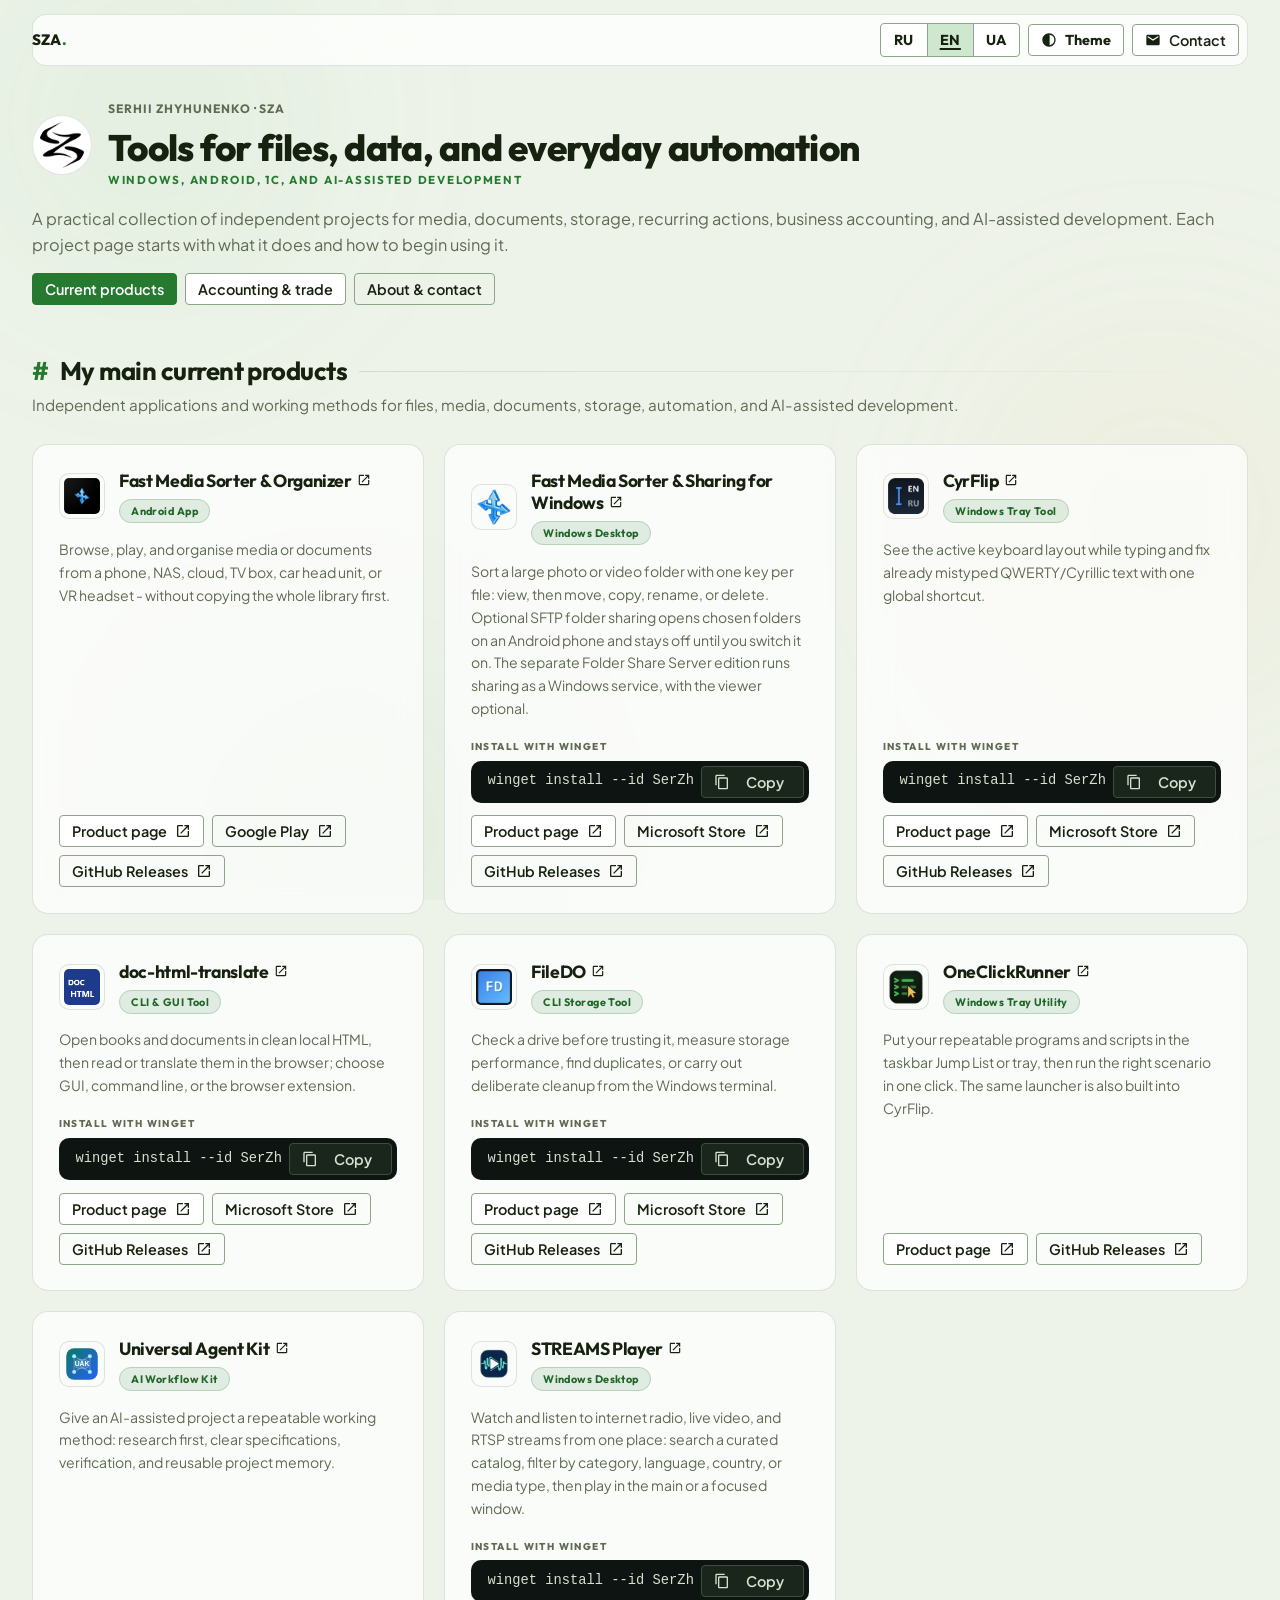
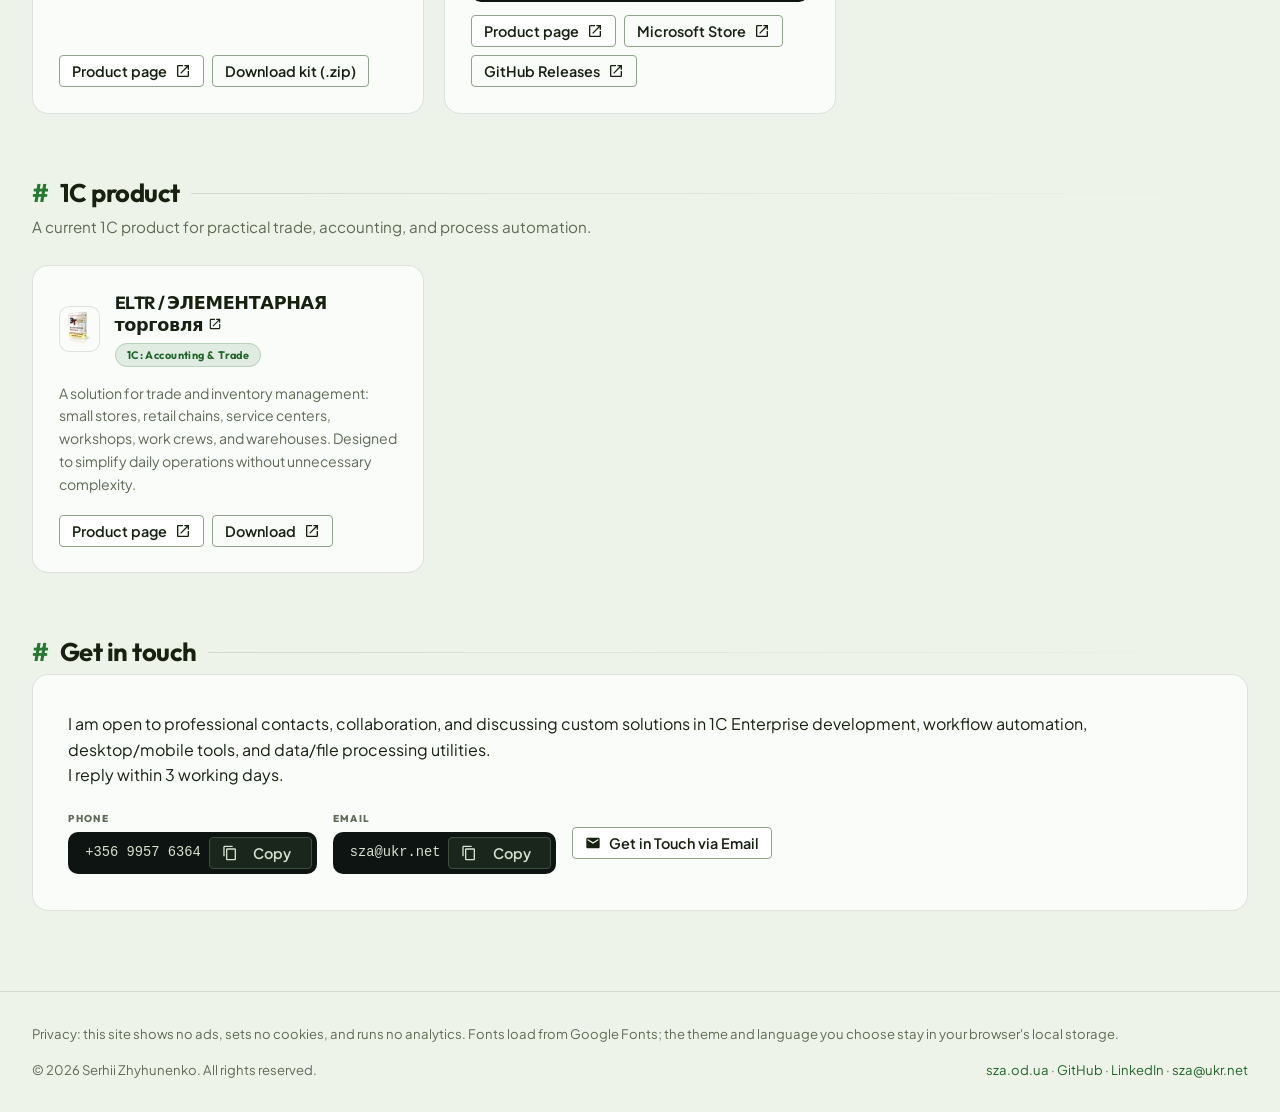
==== commit 5eeba2b7: "1" ====
--- a/index.html
+++ b/index.html
@@ -19,21 +19,19 @@
   <meta property="og:title" content="SZA - practical tools for files, data, and automation">
   <meta property="og:description" content="Serhii Zhyhunenko (SZA): practical tools for files, data, and everyday automation. Explore current Windows, Android, 1C, and AI-assisted development projects.">
   <meta property="og:url" content="https://sza.od.ua/">
-  <meta property="og:image" content="https://sza.od.ua/android-chrome-512x512.png">
+  <meta property="og:image" content="https://sza.od.ua/assets/sza-hub-preview.png">
   <meta property="og:image:type" content="image/png">
-  <meta property="og:image:width" content="512">
-  <meta property="og:image:height" content="512">
-  <meta property="og:image:alt" content="SZA logo">
+  <meta property="og:image:width" content="1200">
+  <meta property="og:image:height" content="630">
+  <meta property="og:image:alt" content="SZA logo beside the line &quot;Practical tools for files, data, and automation&quot; and the address sza.od.ua">
   <meta property="og:locale" content="en_US">
   <meta property="og:locale:alternate" content="uk_UA">
   <meta property="og:locale:alternate" content="ru_RU">
-  <!-- summary, not summary_large_image: the only real preview asset is a 512x512 square logo,
-       and a wide card would crop it. Swap both lines together if a 1200x630 banner is ever drawn. -->
-  <meta name="twitter:card" content="summary">
+  <meta name="twitter:card" content="summary_large_image">
   <meta name="twitter:title" content="SZA - practical tools for files, data, and automation">
   <meta name="twitter:description" content="Serhii Zhyhunenko (SZA): practical tools for files, data, and everyday automation. Explore current Windows, Android, 1C, and AI-assisted development projects.">
-  <meta name="twitter:image" content="https://sza.od.ua/android-chrome-512x512.png">
-  <meta name="twitter:image:alt" content="SZA logo">
+  <meta name="twitter:image" content="https://sza.od.ua/assets/sza-hub-preview.png">
+  <meta name="twitter:image:alt" content="SZA logo beside the line &quot;Practical tools for files, data, and automation&quot; and the address sza.od.ua">
 
   <!-- Structured data: one @graph - WebSite, this WebPage, the Person, and the ItemList of the product pages.
        Each list item points at the product's own landing, which carries that product's SoftwareApplication. -->
@@ -417,6 +415,7 @@
       <h2 class="section-title"><span class="h" aria-hidden="true">#</span> <span>Get in touch</span></h2>
       <div class="card contact-card">
         <p class="lead">I am open to professional contacts, collaboration, and discussing custom solutions in 1C Enterprise development, workflow automation, desktop/mobile tools, and data/file processing utilities.</p>
+        <p>I reply within 3 working days.</p>
         <div class="contact-boxes">
           <div class="cbx">
             <span class="cbx-label" id="lbl-phone">Phone</span>
--- a/kit/sza-kit.css
+++ b/kit/sza-kit.css
@@ -328,7 +328,7 @@
 .pills{display:flex;flex-wrap:wrap;gap:.45rem}
 .pill{font-family:var(--font-heading);font-size:.68rem;font-weight:700;letter-spacing:.04em;padding:.25rem .7rem;
   border-radius:var(--radius-pill);background:color-mix(in srgb,var(--acc) 12%,transparent);
-  color:var(--acc);border:1px solid color-mix(in srgb,var(--acc) 22%,transparent)}
+  color:var(--acc-strong);border:1px solid color-mix(in srgb,var(--acc) 22%,transparent)}
 .pill.gold{background:color-mix(in srgb,var(--gold) 14%,transparent);color:var(--gold);border-color:color-mix(in srgb,var(--gold) 26%,transparent)}
 
 /* ---------- INLINE DEMO STRIP ---------- */
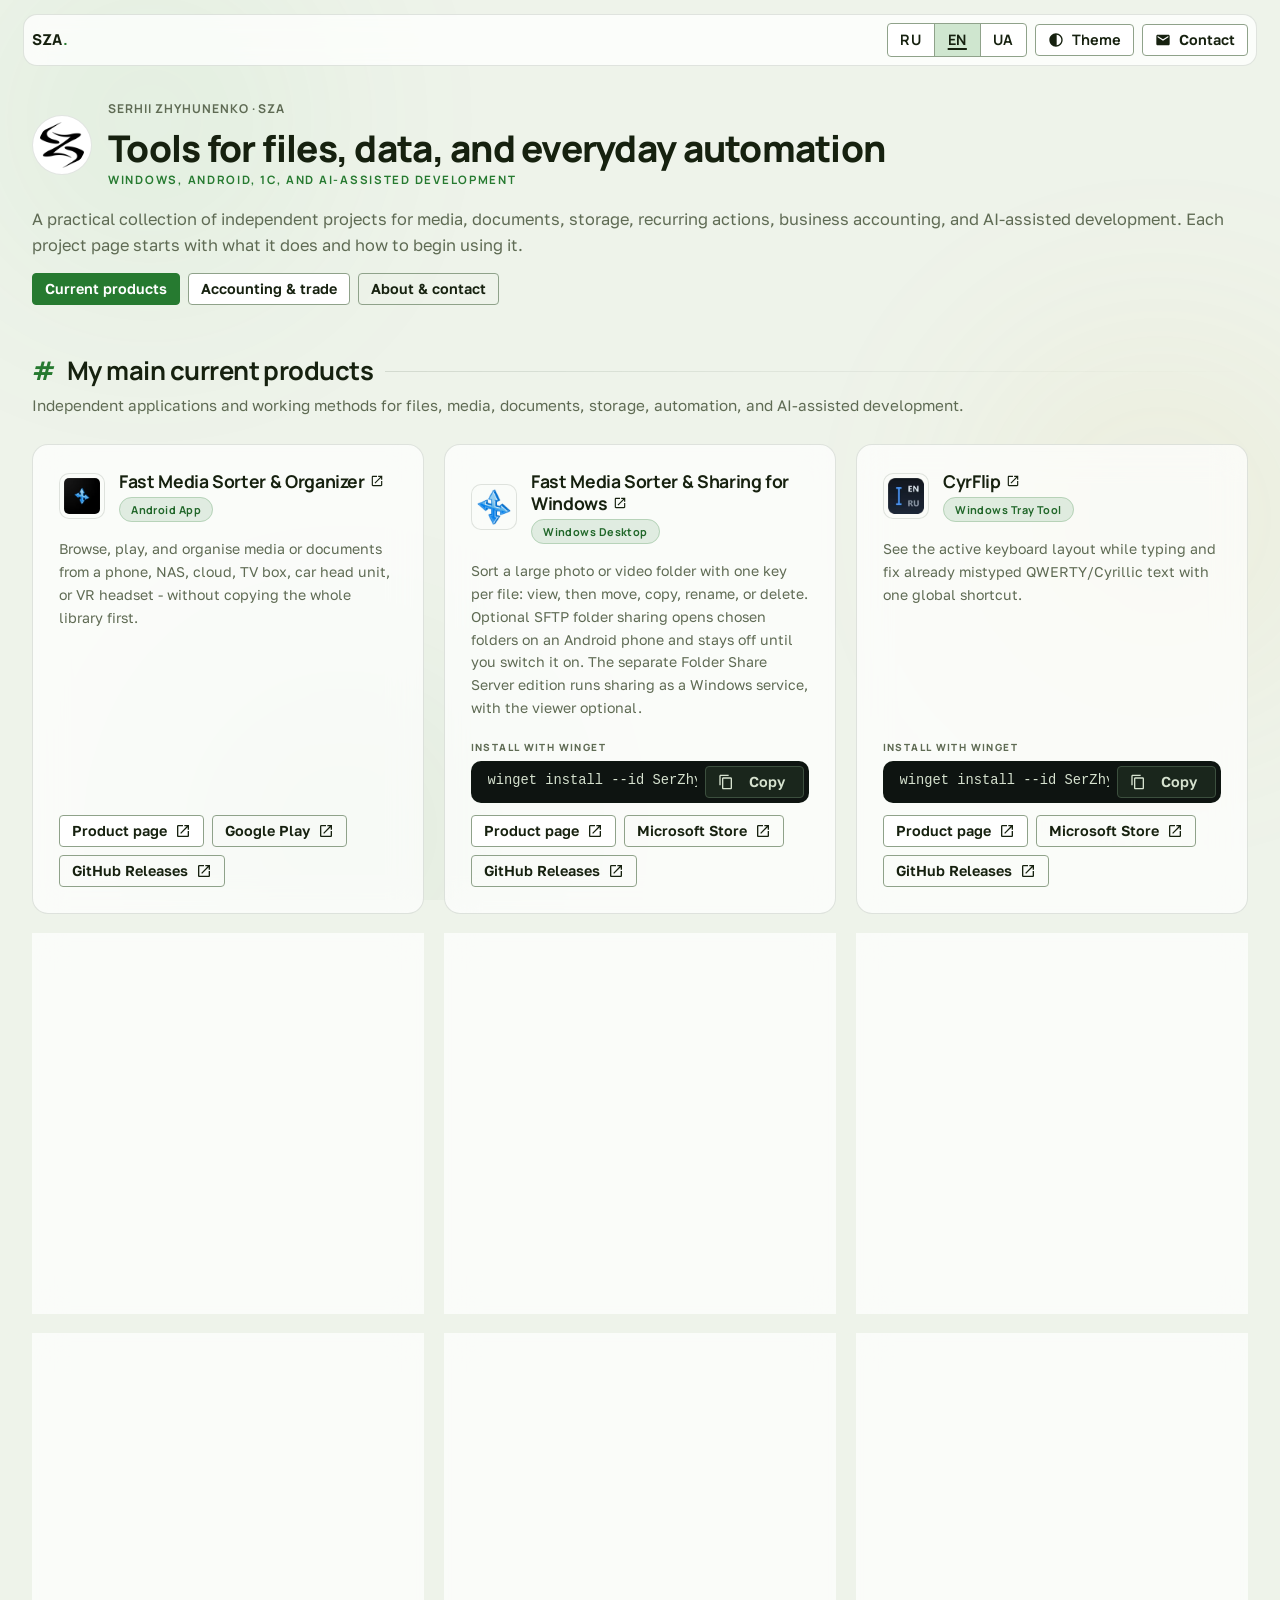
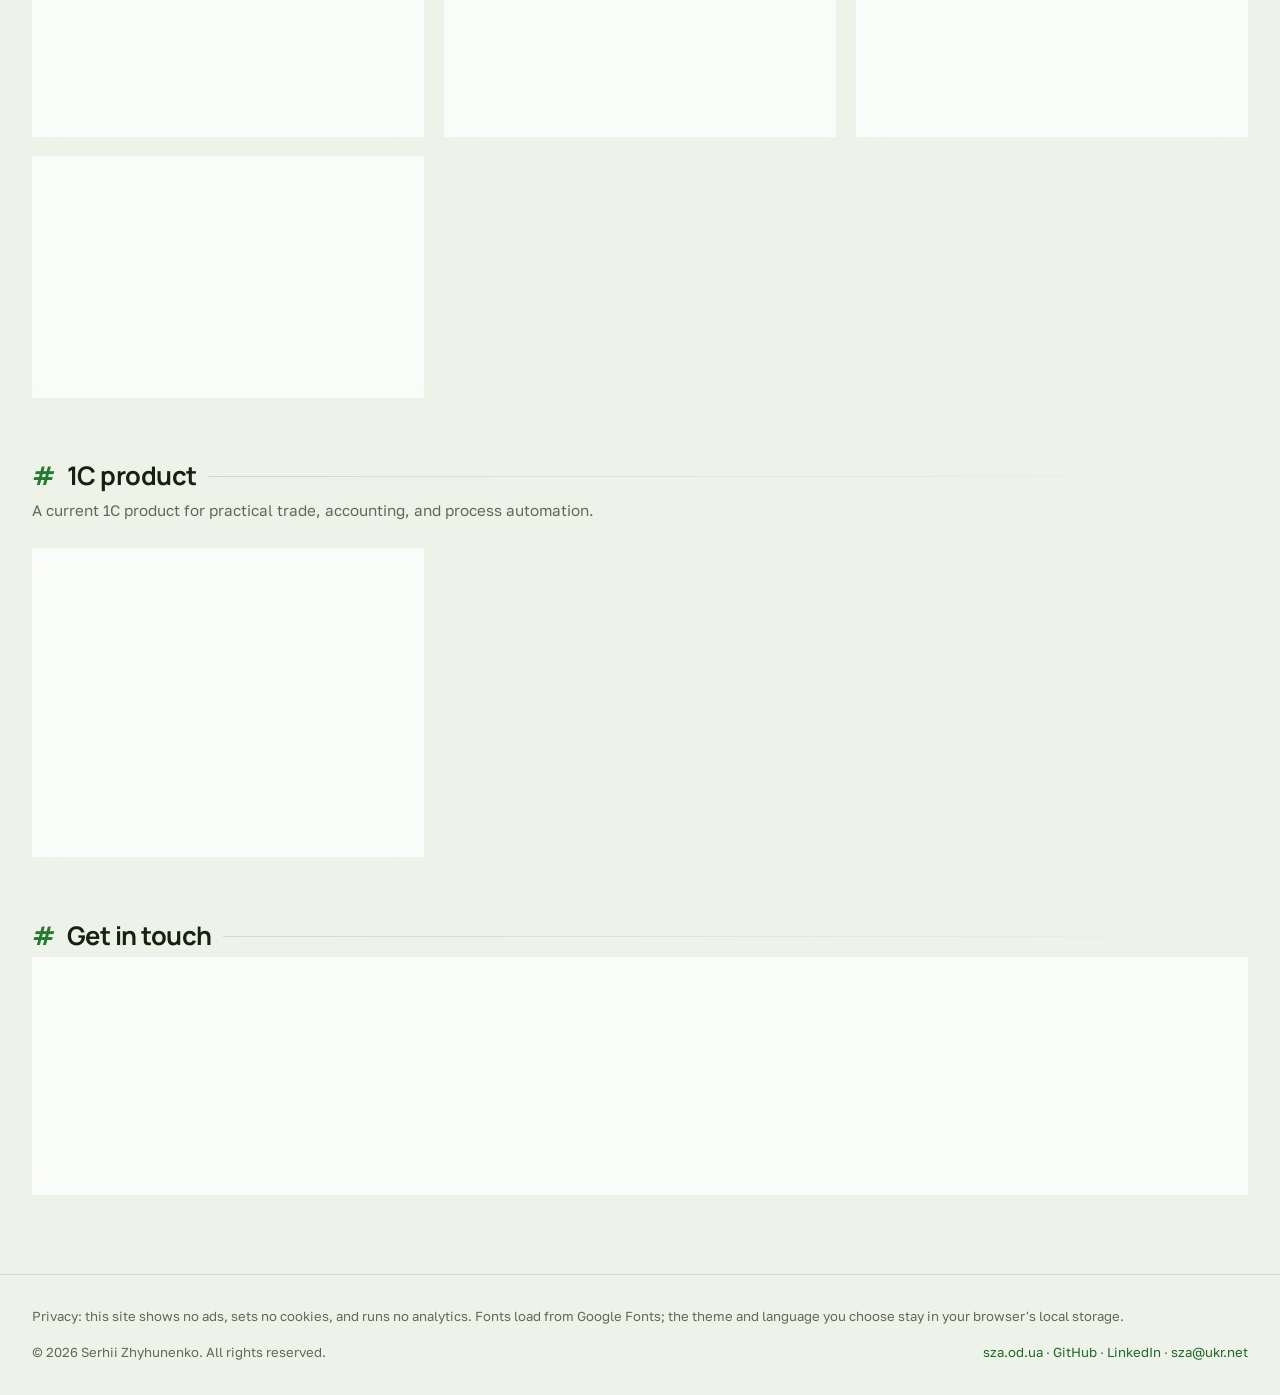
==== commit 7be7bf01: "Publish portfolio hub updates and host-root robots.txt (S0021)" ====
--- a/index.html
+++ b/index.html
@@ -87,7 +87,7 @@
         "@type": "ItemList",
         "@id": "https://sza.od.ua/#products",
         "name": "My main current products",
-        "numberOfItems": 9,
+        "numberOfItems": 11,
         "itemListElement": [
           {
             "@type": "ListItem",
@@ -140,6 +140,18 @@
           {
             "@type": "ListItem",
             "position": 9,
+            "name": "DeviceInfo",
+            "url": "https://serzhyale.github.io/DeviceInfo_Android/"
+          },
+          {
+            "@type": "ListItem",
+            "position": 10,
+            "name": "Tourist",
+            "url": "https://serzhyale.github.io/Tourist_Android/"
+          },
+          {
+            "@type": "ListItem",
+            "position": 11,
             "name": "ELTR / ЭЛЕМЕНТАРНАЯ торговля",
             "url": "https://eltr.od.ua/"
           }
@@ -182,7 +194,7 @@
   <!-- Google Fonts -->
   <link rel="preconnect" href="https://fonts.googleapis.com">
   <link rel="preconnect" href="https://fonts.gstatic.com" crossorigin>
-  <link href="https://fonts.googleapis.com/css2?family=Outfit:wght@300;400;500;600;700;800&family=Plus+Jakarta+Sans:wght@300;400;500;600;700&display=swap" rel="stylesheet">
+  <link href="https://fonts.googleapis.com/css2?family=Manrope:wght@400;500;600;700;800&family=Golos+Text:wght@400;500;600;700&display=swap" rel="stylesheet">
 
   <!-- SZA shared kit (Pine + Gold) -->
   <link rel="stylesheet" href="kit/sza-kit.css">
@@ -227,6 +239,23 @@
     .contact-boxes .cbx{text-align:left}
     .cbx-label{font-family:var(--font-heading);font-size:.62rem;font-weight:800;text-transform:uppercase;letter-spacing:.14em;color:var(--muted);display:block;margin-bottom:.35rem}
     .privacy-note{font-size:.82rem;color:var(--muted);margin-bottom:1rem;line-height:1.45}
+    /* phone (the kit's own 480 px breakpoint): the first product link sits inside the first screen. The platform line
+       under the H1, the second intro sentence and the products subtitle restate text the page already carries (the
+       card type labels, the first intro sentence), so they leave the phone page; the three hero commands stay
+       (docs/UI_PROFILE.md V2, V6, V10). */
+    @media(max-width:480px){
+      .hero{padding:0 0 .25rem}
+      .hero-id{margin-bottom:.6rem}
+      .hero .eyebrow{margin-bottom:.35rem}
+      .hero-id .av-text h1{font-size:1.4rem}
+      .hero-id .av-text .kicker{display:none}
+      .hero .lead{margin-bottom:.6rem}
+      .hero .lead-more{display:none}
+      #github-projects{padding-top:.75rem}
+      #github-projects .section-title{font-size:1.35rem;margin-bottom:.75rem}
+      #github-projects .section-desc{display:none}
+      .project-card{padding:1rem}
+    }
   </style>
 </head>
 <body>
@@ -258,7 +287,7 @@
           <span class="kicker">Windows, Android, 1C, and AI-assisted development</span>
         </div>
       </div>
-      <p class="lead">A practical collection of independent projects for media, documents, storage, recurring actions, business accounting, and AI-assisted development. Each project page starts with what it does and how to begin using it.</p>
+      <p class="lead">A practical collection of independent projects for media, documents, storage, recurring actions, business accounting, and AI-assisted development.<span class="lead-more"> Each project page starts with what it does and how to begin using it.</span></p>
       <div class="button-group btn-row">
         <a href="#github-projects" class="btn btn-primary">Current products</a>
         <a href="#1c-projects" class="btn">Accounting &amp; trade</a>
@@ -383,6 +412,30 @@
               <a href="https://serzhyale.github.io/StreamsPlayer/" class="btn" target="_blank" rel="noopener noreferrer"><span>Product page</span><span class="sr"> - STREAMS Player</span><span class="gi gi-external" aria-hidden="true"></span><span class="sr">, Open in new window</span></a>
               <a href="https://apps.microsoft.com/detail/9NBTD5SXB8TB" class="btn btn-ghost" target="_blank" rel="noopener noreferrer"><span>Microsoft Store</span><span class="sr"> - STREAMS Player</span><span class="gi gi-external" aria-hidden="true"></span><span class="sr">, Open in new window</span></a>
               <a href="https://github.com/SerZhyAle/StreamsPlayer/releases/latest" class="btn btn-ghost" target="_blank" rel="noopener noreferrer"><span>GitHub Releases</span><span class="sr"> - STREAMS Player</span><span class="gi gi-external" aria-hidden="true"></span><span class="sr">, Open in new window</span></a>
+            </div>
+          </div>
+        </article>
+        <article class="card project-card">
+          <div class="proj-head">
+            <img src="assets/deviceinfo.png" alt="DeviceInfo icon" width="46" height="46" loading="lazy" decoding="async">
+            <div><h3 class="proj-title"><a href="https://serzhyale.github.io/DeviceInfo_Android/" target="_blank" rel="noopener">DeviceInfo<span class="gi gi-external" aria-hidden="true"></span><span class="sr">, Open in new window</span></a></h3><span class="pill">Android and Wear OS App</span></div>
+          </div>
+          <p class="proj-desc">See the full specification of your Android phone and Wear OS watch: system, hardware and SoC, display, memory and storage, battery with charge speed and estimated runtime, sensors, cameras, network, and diagnostics. A phone app and a watch app, with no server, no account, no telemetry, and no internet permission.</p>
+          <div class="proj-foot">
+            <div class="btn-row">
+              <a href="https://serzhyale.github.io/DeviceInfo_Android/" class="btn" target="_blank" rel="noopener noreferrer"><span>Product page</span><span class="sr"> - DeviceInfo</span><span class="gi gi-external" aria-hidden="true"></span><span class="sr">, Open in new window</span></a>
+            </div>
+          </div>
+        </article>
+        <article class="card project-card">
+          <div class="proj-head">
+            <img src="assets/tourist.png" alt="Tourist icon" width="46" height="46" loading="lazy" decoding="async">
+            <div><h3 class="proj-title"><a href="https://serzhyale.github.io/Tourist_Android/" target="_blank" rel="noopener">Tourist<span class="gi gi-external" aria-hidden="true"></span><span class="sr">, Open in new window</span></a></h3><span class="pill">Android and Wear OS hiking kit</span></div>
+          </div>
+          <p class="proj-desc">A hiking kit for your phone and Wear OS watch: compass dashboard, SOS, a flashlight that stays on in the rain, and a stopwatch for the group.</p>
+          <div class="proj-foot">
+            <div class="btn-row">
+              <a href="https://serzhyale.github.io/Tourist_Android/" class="btn" target="_blank" rel="noopener noreferrer"><span>Product page</span><span class="sr"> - Tourist</span><span class="gi gi-external" aria-hidden="true"></span><span class="sr">, Open in new window</span></a>
             </div>
           </div>
         </article>
--- a/kit/sza-kit.css
+++ b/kit/sza-kit.css
@@ -1,9 +1,9 @@
 /* ============================================================
-   SZA WEB KIT  —  sza-kit.css   (revision 2026-10-21, PAGE-STYLE 3.3)
+   SZA WEB KIT  —  sza-kit.css   (revision 2026-11-17, PAGE-STYLE 3.13)
    One design system for all SZA web properties (present & future).
    Palette: "Pine + Gold" (dark-green primary, gold secondary accent).
    Drop-in: <link rel="stylesheet" href="sza-kit.css"> OR paste into <style>.
-   Fonts:  <link href="https://fonts.googleapis.com/css2?family=Outfit:wght@400;500;600;700;800&family=Plus+Jakarta+Sans:wght@300;400;500;600;700&display=swap" rel="stylesheet">
+   Fonts:  <link href="https://fonts.googleapis.com/css2?family=Manrope:wght@400;500;600;700;800&family=Golos+Text:wght@400;500;600;700&display=swap" rel="stylesheet">
    Controls implement BUTTONS 2.0, UI-SIZING 1.1, COLLAPSIBLE-GROUP 1.1 and BOOLEAN-OPTION 2.0 directly;
    reference/showcase.html is the rendered example of every component below.
    ============================================================ */
@@ -49,8 +49,8 @@
   --glow:0 0 26px rgba(63,185,80,.28);
   --blob-1:#3fb950; --blob-2:#e3b341; --blob-3:#1f7a33;
   /* type */
-  --font-heading:'Outfit',system-ui,-apple-system,"Segoe UI",Roboto,sans-serif;
-  --font-body:'Plus Jakarta Sans',system-ui,-apple-system,"Segoe UI",Roboto,sans-serif;
+  --font-heading:'Manrope',system-ui,-apple-system,"Segoe UI",Roboto,sans-serif;
+  --font-body:'Golos Text',system-ui,-apple-system,"Segoe UI",Roboto,sans-serif;
   --font-mono:ui-monospace,"Cascadia Code","SFMono-Regular",Consolas,Menlo,monospace;
   /* metrics */
   --wide:100%; --gutter:clamp(16px,2.5vw,40px); --radius:16px; --radius-sm:10px; --radius-pill:30px;
@@ -146,12 +146,14 @@
 .container{max-width:var(--wide);margin:0 auto;padding:0 var(--gutter);position:relative;z-index:1}
 .section{padding:2rem 0}
 
-/* ---------- STICKY GLASS HEADER ---------- */
+/* ---------- STICKY GLASS HEADER ----------
+   PAGE-STYLE 3.12: the box reaches past the content edge by its border and inner padding, so the brand text stands
+   on the content edge (section 5) and keeps the padding inside the box; never closer than 4px to the viewport. */
 .site-header{position:sticky;top:0;z-index:30;display:flex;flex-wrap:wrap;align-items:center;gap:var(--ui-gap);
-  padding:calc(8px*var(--ui-scale));margin:14px var(--gutter);max-width:var(--wide);
+  padding:calc(8px*var(--ui-scale));margin:14px max(4px,calc(var(--gutter) - 1px - 8px*var(--ui-scale)));max-width:var(--wide);
   border:1px solid var(--border);border-radius:14px;
   background:color-mix(in srgb,var(--bg-2) 78%,transparent);backdrop-filter:saturate(140%) blur(10px)}
-.brand{font-family:var(--font-heading);font-weight:800;font-size:15px;letter-spacing:.2px;margin-inline-start:calc(-1px - 8px*var(--ui-scale));margin-inline-end:auto;padding-inline-end:calc(8px*var(--ui-scale));color:var(--text)}
+.brand{font-family:var(--font-heading);font-weight:800;font-size:15px;letter-spacing:.2px;margin-inline-end:auto;padding-inline-end:calc(8px*var(--ui-scale));color:var(--text)}
 .brand .dot{color:var(--acc)}
 
 /* ---------- CONTROLS : BUTTONS 2.0 + UI-SIZING 1.1 ----------
@@ -360,9 +362,19 @@
    same destination is the hero's own command, so it is a documented overflow policy, not a lost function. */
 @media(max-width:480px){.site-header .btn{display:none}}
 @media(prefers-reduced-motion:reduce){*,*::before,*::after{animation:none!important;transition:none!important;scroll-behavior:auto!important}}
+/* Forced colours (PAGE-STYLE 3.12). A glyph keeps forced-color-adjust:none so its mask still paints, so it takes the
+   system colour of its control here: Chromium resolves currentColor there to the page theme's ink, which vanishes on
+   a contrast theme of the other lightness. A pressed control opts out too, with system colours only, because
+   Chromium drops HighlightText from it after a live theme switch. */
 @media(forced-colors:active){
   .btn,.theme-btn,.seg,.copybox .copy,.to-top,.opt-help{border-color:ButtonText}
-  .btn[aria-pressed="true"],.seg button[aria-pressed="true"]{background:Highlight;color:HighlightText}
+  .btn[aria-pressed="true"],.btn.is-selected,.theme-btn[aria-pressed="true"],.seg button[aria-pressed="true"],.seg button.on,
+  .btn[aria-pressed="true"]:hover,.btn.is-selected:hover,.seg button[aria-pressed="true"]:hover,.seg button.on:hover{
+    forced-color-adjust:none;background:Highlight;color:HighlightText;border-color:ButtonText;outline-color:Highlight}
+  .gi{background-color:CanvasText}
+  .btn .gi,.theme-btn .gi,.copybox .copy .gi,.to-top .gi,.opt-help .gi,.seg button .gi{background-color:ButtonText}
+  a .gi,a.btn .gi{background-color:LinkText}
+  .btn[aria-pressed="true"] .gi,.btn.is-selected .gi,.theme-btn[aria-pressed="true"] .gi,.seg button[aria-pressed="true"] .gi,.seg button.on .gi{background-color:HighlightText}
   .opt-mark{border-color:ButtonText;background:Canvas;color:HighlightText}
   .opt-boxwrap input:checked+.opt-mark{background:Highlight;border-color:Highlight}
 }
